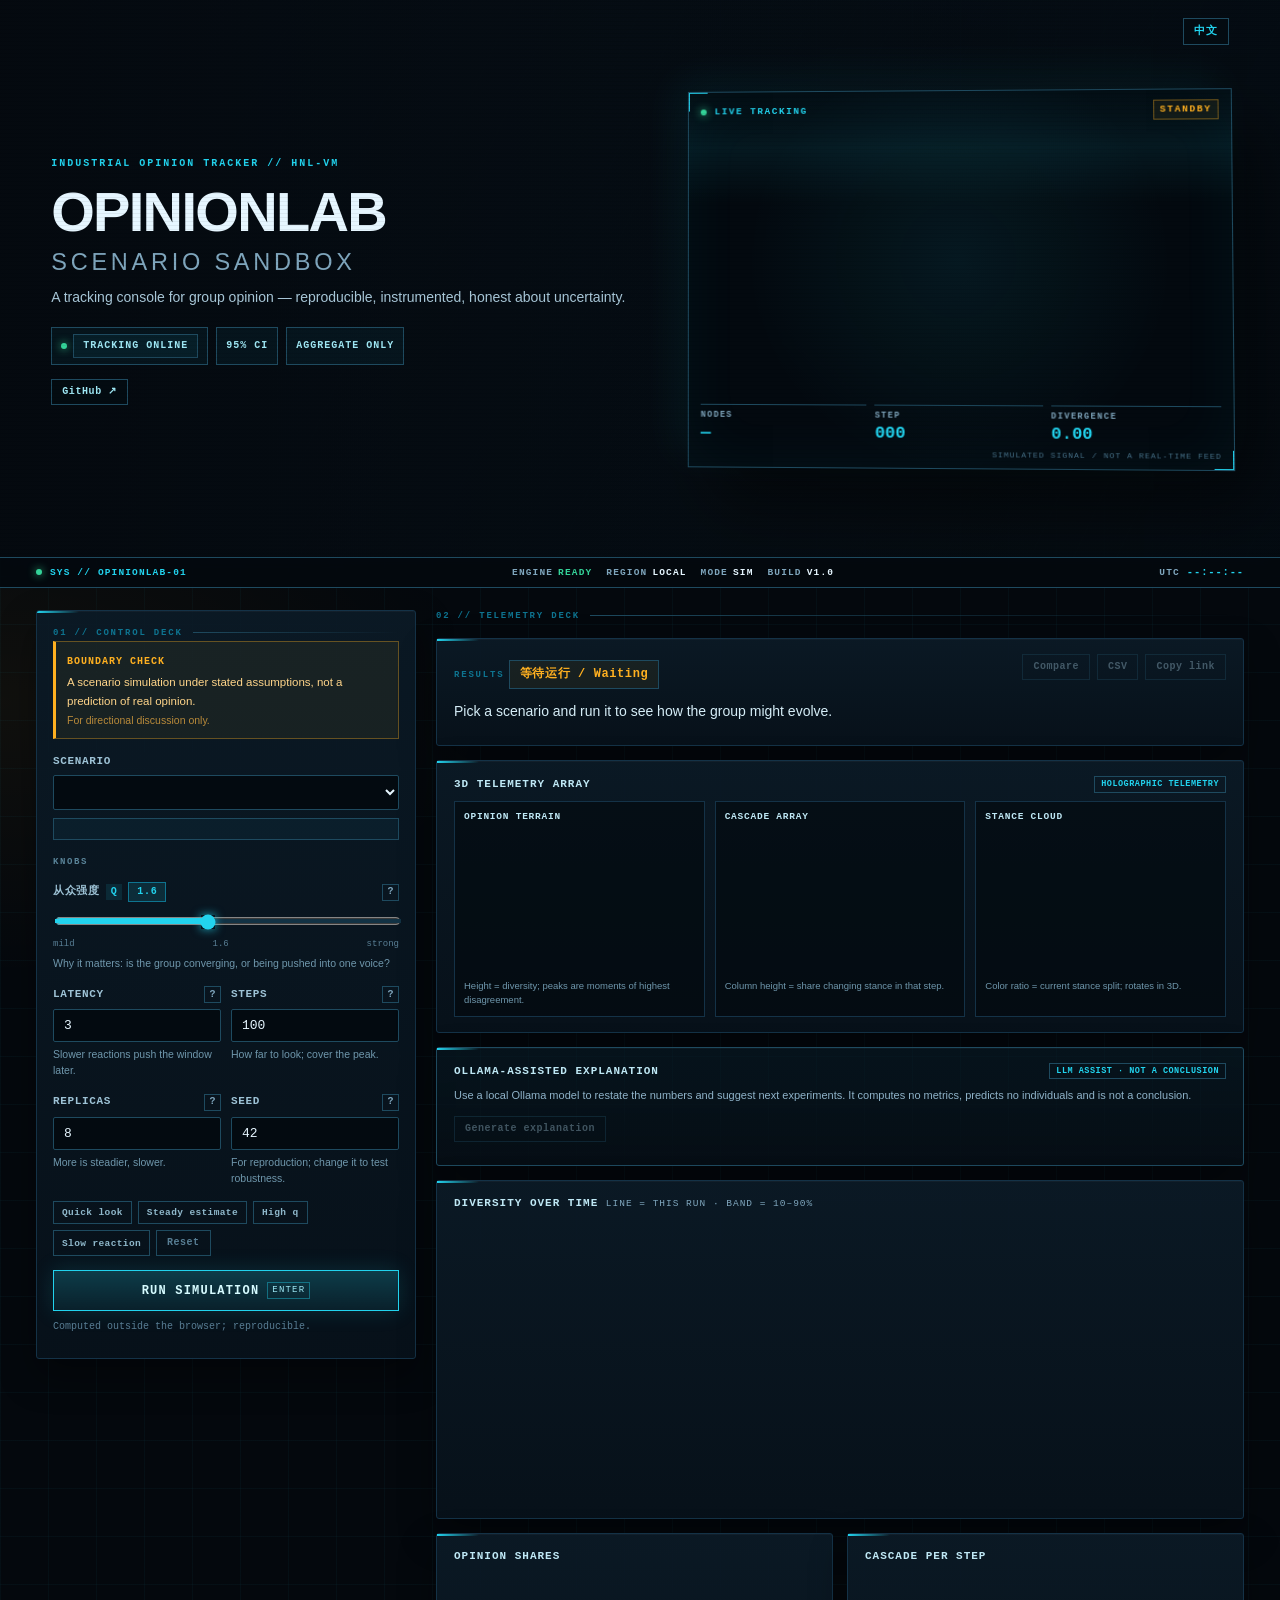
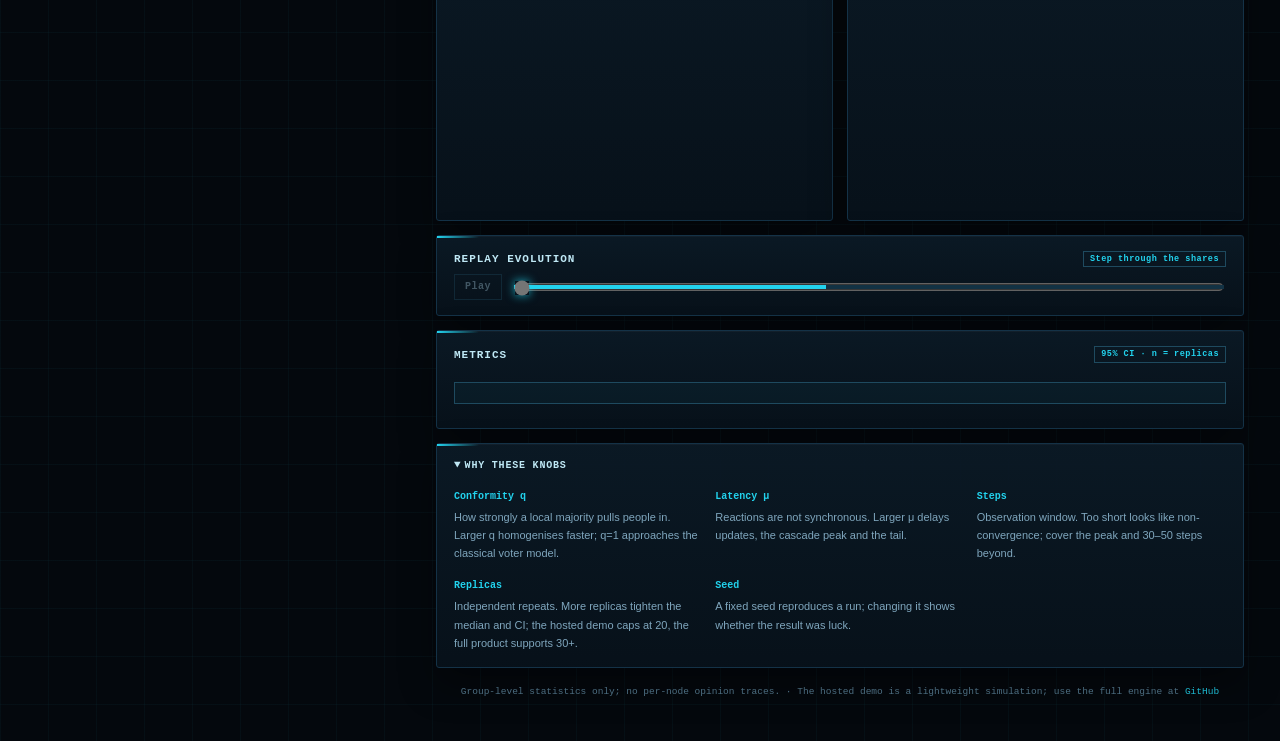
==== site/index.html @ 551912e6 "feat: add 3D telemetry terrain, bars and particle cloud Add three animated 3D fields driven by simul" ====
<!doctype html>
<html lang="zh-CN">
<head>
<meta charset="utf-8">
<meta name="viewport" content="width=device-width, initial-scale=1">
<title>OpinionLab · 在线情景推演 / Live sandbox</title>
<link rel="stylesheet" href="./style.css">
<script src="./echarts.min.js"></script>
<script defer src="./i18n.js"></script>
<script defer src="./scene.js"></script>
<script defer src="./sim.js"></script>
<script defer src="./galaxy.js"></script>
<script defer src="./field3d.js"></script>
<script defer src="./particles.js"></script>
<script defer src="./app.js"></script>
</head>
<body>
<header class="hero">
  <canvas id="galaxyScene" class="galaxy-canvas" aria-hidden="true"></canvas>
  <div class="hero-copy">
    <span class="eyebrow">INDUSTRIAL OPINION TRACKER // HNL-VM</span>
    <h1>OpinionLab <span data-i18n="heroTitle">情景推演沙盘</span></h1>
    <p class="lede" data-i18n="lede">把一群人会怎么想，变成一套可以反复试、能看到误差范围的追踪系统。</p>
    <div class="hero-badges">
      <span><i class="led"></i> <span data-i18n="badgeTracking">追踪在线</span></span>
      <span data-i18n="badgeCi">95% 置信区间</span><span data-i18n="badgeAggregate">仅群体统计</span>
    </div>
    <a class="repo-link" href="https://github.com/cxy2696/opinionlab" target="_blank" rel="noreferrer">GitHub ↗</a>
  </div>
  <button id="langToggle" class="lang-toggle" type="button" aria-label="Switch language">EN</button>
  <div class="track-panel">
    <div class="track-head">
      <span class="led"></span> <span data-i18n="trackingLabel">实时追踪</span>
      <span id="trackStatus" class="track-status" data-i18n="trackStandby">待机</span>
    </div>
    <canvas id="trackScene" aria-label="3D opinion network tracking"></canvas>
    <div class="track-scan"></div>
    <div class="track-telemetry">
      <div><span>NODES</span><b id="trackNodes">—</b></div>
      <div><span>STEP</span><b id="trackStep">000</b></div>
      <div><span>DIVERGENCE</span><b id="trackDiv">0.00</b></div>
    </div>
    <div class="track-note" data-i18n="trackNote">模拟信号 / 非真实实时数据</div>
  </div>
</header>

<div class="cockpit-bar">
  <div class="cockpit-id"><span class="led"></span> SYS // OPINIONLAB-01</div>
  <div class="cockpit-status">
    <span>ENGINE <b class="ok">READY</b></span>
    <span>REGION <b>LOCAL</b></span>
    <span>MODE <b>SIM</b></span>
    <span class="hide-sm">BUILD <b>V1.0</b></span>
  </div>
  <div class="cockpit-clock"><span>UTC</span><b id="cockpitClock">--:--:--</b></div>
</div>

<main>
  <aside class="card controls">
    <div class="deck-label">01 // CONTROL DECK</div>
    <div class="banner">
      <strong data-i18n="bannerStrong">先看边界</strong>
      <span class="banner-main" data-i18n="bannerText">本结果为给定假设下的情景推演，非对真实舆情的预测。</span>
      <span data-i18n="bannerSub">仅用于方向性讨论。</span>
    </div>

    <div class="label-row">
      <label for="template" data-i18n="scenario">场景模板</label>
    </div>
    <select id="template"></select>
    <div id="question" class="question"></div>

    <div class="section-title" data-i18n="knobs">调参</div>

    <div class="label-row">
      <label for="q">从众强度 <code>q</code> <span id="qVal" class="pill">1.6</span></label>
      <button class="help" type="button" aria-label="从众强度说明"
        data-tip="越大越容易跟随所在群体的多数；q=1 接近经典 Voter，q>2 会更快压平分歧。">?</button>
    </div>
    <input id="q" type="range" min="0.5" max="3" step="0.1" value="1.6">
    <div class="range-labels"><span data-i18n="qLow">温和</span><span>1.6</span><span data-i18n="qHigh">强从众</span></div>
    <p class="hint" data-i18n="qHint">为什么调它：判断讨论是自然收敛，还是被从众压力“压”成单一声音。</p>

    <div class="row">
      <div>
        <div class="label-row">
          <label for="mu" data-i18n="latencyLabel">平均时延</label>
          <button class="help" type="button" aria-label="latency help"
            data-tip-zh="每个人平均隔多久重新考虑一次立场。时延越长，级联拖得越久，峰值越晚。"
            data-tip-en="How often people reconsider. Longer latency drags the cascade and pushes the peak later."
            data-tip="每个人平均隔多久重新考虑一次立场。时延越长，级联拖得越久，峰值越晚。">?</button>
        </div>
        <input id="mu" type="number" min="1" max="60" step="1" value="3">
        <p class="hint" data-i18n="latencyHint">反应越慢，窗口越靠后。</p>
      </div>
      <div>
        <div class="label-row">
          <label for="steps" data-i18n="stepsLabel">观察步数</label>
          <button class="help" type="button" aria-label="steps help"
            data-tip-zh="模拟推进多少轮。太短可能还没收敛；太长只是让尾部更完整。"
            data-tip-en="How many rounds to advance. Too short can look unconverged; longer just completes the tail."
            data-tip="模拟推进多少轮。太短可能还没收敛；太长只是让尾部更完整。">?</button>
        </div>
        <input id="steps" type="number" min="20" max="200" step="10" value="100">
        <p class="hint" data-i18n="stepsHint">看多远；建议覆盖峰值后。</p>
      </div>
    </div>

    <div class="row">
      <div>
        <div class="label-row">
          <label for="repeats" data-i18n="repeatsLabel">副本数</label>
          <button class="help" type="button" aria-label="replicas help"
            data-tip-zh="同一组参数独立跑多少次。副本越多，置信区间越窄；30 以上更稳。"
            data-tip-en="How many independent runs. More replicas narrow the CI; 30+ is steadier."
            data-tip="同一组参数独立跑多少次。副本越多，置信区间越窄；30 以上更稳。">?</button>
        </div>
        <input id="repeats" type="number" min="2" max="20" step="1" value="8">
        <p class="hint" data-i18n="repeatsHint">越多越稳，但更慢。</p>
      </div>
      <div>
        <div class="label-row">
          <label for="seed" data-i18n="seedLabel">随机种子</label>
          <button class="help" type="button" aria-label="seed help"
            data-tip-zh="同参数 + 同种子可复现；换种子能看结论是否依赖运气。"
            data-tip-en="Same parameters + same seed reproduce; change the seed to see if the result was luck."
            data-tip="同参数 + 同种子可复现；换种子能看结论是否依赖运气。">?</button>
        </div>
        <input id="seed" type="number" min="0" step="1" value="42">
        <p class="hint" data-i18n="seedHint">复现用；换一个看稳健性。</p>
      </div>
    </div>

    <div class="presets">
      <button type="button" class="chip" data-preset="quick" data-i18n="quick">快速看</button>
      <button type="button" class="chip" data-preset="robust" data-i18n="robust">稳健估计</button>
      <button type="button" class="chip" data-preset="highq" data-i18n="highq">高从众</button>
      <button type="button" class="chip" data-preset="slow" data-i18n="slow">慢反应</button>
      <button type="button" class="chip ghost" id="reset" data-i18n="reset">重置</button>
    </div>

    <button id="run" class="primary">
      <span class="spinner" aria-hidden="true"></span>
      <span class="label" data-i18n="run">运行推演</span>
      <kbd>Enter</kbd>
    </button>
    <div id="status" class="status" data-i18n="statusIdle">结果在浏览器外计算，可复现。</div>
    <div id="error" class="error"></div>
  </aside>

  <section class="results">
    <div class="deck-label">02 // TELEMETRY DECK</div>
    <div id="loading" class="loading" hidden>
      <div class="loading-bar"></div><span>正在跑副本，收集 95% CI…</span>
    </div>

    <div class="card result-head">
      <div class="result-top">
        <div>
          <span class="eyebrow small" data-i18n="results">结果</span>
          <div id="verdict" class="verdict">等待运行 / Waiting</div>
        </div>
        <div class="toolbar">
          <button id="compare" class="ghost" disabled data-i18n="compare">对比上一次</button>
          <button id="csv" class="ghost" disabled data-i18n="csv">CSV</button>
          <button id="copy" class="ghost" disabled data-i18n="copy">复制链接</button>
        </div>
      </div>
      <p id="summary" class="summary" data-i18n="summaryIdle">选择场景并运行，看看这群人可能怎么走。</p>
      <div id="reading" class="reading"></div>
    </div>

    <section id="decision" class="card decision" hidden>
      <div class="section-head">
        <h3 data-i18n="decisionTitle">决策提示</h3>
        <span class="tag" data-i18n="decisionTag">模拟窗口，不是预测</span>
      </div>
      <p><strong data-i18n="decisionWhat">这项推演帮助判断：</strong><span id="decisionText"></span></p>
      <div id="timing" class="chips"></div>
      <p id="window" class="window"></p>
      <div class="next">
        <strong data-i18n="nextTitle">建议后续</strong>
        <ul id="followups"></ul>
      </div>
      <p id="caveat" class="note"></p>
    </section>

    <section id="fieldDeck" class="card field-deck">
      <div class="section-head">
        <h3 data-i18n="fieldTitle">3D 观测阵列</h3>
        <span class="tag">HOLOGRAPHIC TELEMETRY</span>
      </div>
      <div class="field-grid">
        <div class="field-card">
          <h4 data-i18n="fieldWave">观点地形</h4>
          <div class="field-wrap"><canvas id="fieldWave" aria-hidden="true"></canvas></div>
          <p data-i18n="fieldWaveDesc">高度 = 多样性；波峰是分歧最大的时刻。</p>
        </div>
        <div class="field-card">
          <h4 data-i18n="fieldBars">级联柱阵</h4>
          <div class="field-wrap"><canvas id="fieldBars" aria-hidden="true"></canvas></div>
          <p data-i18n="fieldBarsDesc">柱高 = 该步改变立场的人数比例。</p>
        </div>
        <div class="field-card">
          <h4 data-i18n="fieldCloud">立场粒子云</h4>
          <div class="field-wrap"><canvas id="fieldCloud" aria-hidden="true"></canvas></div>
          <p data-i18n="fieldCloudDesc">颜色比例 = 当前双方占比，旋转观察。</p>
        </div>
      </div>
    </section>

    <section class="card ai-card">
      <div class="section-head">
        <h3 data-i18n="aiTitle">Ollama 辅助推演</h3>
        <span class="tag">LLM ASSIST · NOT A CONCLUSION</span>
      </div>
      <p class="ai-note" data-i18n="aiNote">用本地 Ollama 把结果翻译成人话，并给出下一步推演建议。它不计算指标、不预测个人，也不是结论。</p>
      <button id="aiRun" class="ghost" disabled data-i18n="aiRun">生成辅助解读</button>
      <div id="aiStatus" class="status"></div>
      <div id="aiText" class="ai-text"></div>
    </section>

    <div class="chart-grid">
      <div class="card chart-card wide">
        <div class="section-head">
          <h3><span data-i18n="chartDiversity">多样性随时间</span> <small data-i18n="chartDiversitySub">线 = 本次运行 · 带 = 副本 10–90%</small></h3>
        </div>
        <div class="chart-wrap">
          <div id="chartDiversity" class="chart tall"></div>
          <canvas id="particlesDiversity" class="chart-particles" aria-hidden="true"></canvas>
        </div>
      </div>
      <div class="card chart-card">
        <div class="section-head"><h3 data-i18n="chartShares">观点占比</h3></div>
        <div class="chart-wrap">
          <div id="chartShares" class="chart"></div>
          <canvas id="particlesShares" class="chart-particles" aria-hidden="true"></canvas>
        </div>
      </div>
      <div class="card chart-card">
        <div class="section-head"><h3 data-i18n="chartCascade">每步改变立场的人数</h3></div>
        <div class="chart-wrap">
          <div id="chartCascade" class="chart"></div>
          <canvas id="particlesCascade" class="chart-particles" aria-hidden="true"></canvas>
        </div>
      </div>
    </div>

    <div class="card">
      <div class="section-head"><h3 data-i18n="replayTitle">回放演化</h3><span class="tag" data-i18n="replayTag">逐帧看占比变化</span></div>
      <div class="playback">
        <button id="play" class="ghost" disabled data-i18n="play">播放</button>
        <input id="scrub" type="range" min="0" max="0" value="0" disabled>
      </div>
    </div>

    <div class="card">
      <div class="section-head"><h3 data-i18n="metricsTitle">指标卡</h3><span class="tag" data-i18n="metricsTag">95% CI · n = 副本</span></div>
      <div id="metrics" class="metrics"></div>
      <div id="plainReading" class="plain-reading"></div>
      <div id="delta" class="delta"></div>
    </div>

    <details class="card guide" open>
      <summary data-i18n="guideSummary">这些参数到底在做什么？</summary>
      <div class="guide-grid">
        <div><b data-i18n="guideQ">从众强度 q</b><p data-i18n="guideQText">一个人看到群体里多数是某立场时，跟随的概率有多强。q 越大，群体越容易快速同化；q=1 时接近经典 Voter 模型。</p></div>
        <div><b data-i18n="guideLatency">时延 μ</b><p data-i18n="guideLatencyText">反应不是同步的。μ 越大，更新越慢，级联峰值更晚，也更容易出现“拖尾”。</p></div>
        <div><b data-i18n="guideSteps">步数</b><p data-i18n="guideStepsText">观察窗口。太短会误判“没收敛”；建议至少覆盖峰值后再多看 30–50 步。</p></div>
        <div><b data-i18n="guideRepeats">副本数</b><p data-i18n="guideRepeatsText">同参数独立重复。副本越多，中位数和 CI 越稳；公开演示最多 20，完整产品可到 30+。</p></div>
        <div><b data-i18n="guideSeed">随机种子</b><p data-i18n="guideSeedText">固定种子保证同参数可复现；换种子重复，能判断结论是不是“运气好”。</p></div>
      </div>
    </details>

    <footer class="fineprint">
      <span data-i18n="footer">只展示群体统计量，不展示任何单节点观点轨迹。</span>
      · <span data-i18n="footerLocal">在线版为轻量模拟，完整引擎见</span>
      <a href="https://github.com/cxy2696/opinionlab">GitHub</a>
    </footer>
  </section>
</main>
</body>
</html>
---- site/style.css ----
:root {
  color-scheme: dark;
  --bg: #04080d;
  --panel: #08131d;
  --panel-2: #0b1a26;
  --line: #143247;
  --line-2: #1e4a5f;
  --ink: #e6f6ff;
  --muted: #7fa6bd;
  --cyan: #22d3ee;
  --cyan-dim: #0e7490;
  --amber: #ffb020;
  --red: #ff5d5d;
  --good: #34d399;
  --mono: ui-monospace, SFMono-Regular, Menlo, Consolas, monospace;
  --shadow: 0 18px 50px rgba(0, 0, 0, .45);
}
* { box-sizing: border-box; }
html { scroll-behavior: smooth; }
body {
  margin: 0; color: var(--ink);
  font-family: -apple-system, BlinkMacSystemFont, "Segoe UI", "PingFang SC", sans-serif;
  background:
    radial-gradient(1100px 520px at 80% -10%, rgba(34, 211, 238, .12), transparent 60%),
    radial-gradient(900px 500px at 0% 30%, rgba(255, 176, 32, .05), transparent 55%),
    linear-gradient(rgba(34, 211, 238, .035) 1px, transparent 1px),
    linear-gradient(90deg, rgba(34, 211, 238, .035) 1px, transparent 1px),
    var(--bg);
  background-size: auto, auto, 48px 48px, 48px 48px, auto;
}
a { color: var(--cyan); text-decoration: none; }
a:hover { text-decoration: underline; }

/* Hero / 3D tracking */
.hero {
  position: relative; overflow: hidden; perspective: 1400px;
  display: grid; grid-template-columns: minmax(0, 1.05fr) minmax(380px, .95fr);
  gap: clamp(18px, 3vw, 42px); align-items: center;
  padding: clamp(24px, 4vw, 46px) clamp(18px, 4vw, 56px);
  border-bottom: 1px solid var(--line-2);
  background:
    linear-gradient(115deg, rgba(8, 19, 29, .96), rgba(4, 12, 18, .9)),
    repeating-linear-gradient(115deg, transparent 0 38px, rgba(34, 211, 238, .045) 38px 39px);
}
.hero::after {
  content: ""; position: absolute; inset: 0; pointer-events: none;
  background: repeating-linear-gradient(0deg, transparent 0 3px, rgba(0, 0, 0, .16) 3px 4px);
  opacity: .35;
}
.hero-copy { position: relative; z-index: 2; }
.eyebrow { font: 700 10px/1.4 var(--mono); letter-spacing: .2em; color: var(--cyan);
           text-transform: uppercase; }
.hero h1 { margin: 12px 0 10px; font-size: clamp(30px, 4.6vw, 56px); line-height: 1.03;
           letter-spacing: -.03em; text-transform: uppercase; }
.hero h1 span { display: block; font-size: .42em; letter-spacing: .16em; color: var(--muted);
                margin-top: 10px; font-weight: 500; }
.lede { max-width: 640px; margin: 0; color: #a9c8d9; font-size: 14px; line-height: 1.75; }
.hero-badges { display: flex; flex-wrap: wrap; gap: 8px; margin-top: 18px; }
.hero-badges span {
  display: inline-flex; align-items: center; gap: 6px;
  font: 600 10px/1 var(--mono); letter-spacing: .1em; color: #9fe8f5;
  border: 1px solid var(--line-2); padding: 6px 9px; background: rgba(34, 211, 238, .05);
}
.led { width: 6px; height: 6px; border-radius: 50%; background: var(--good);
       box-shadow: 0 0 8px var(--good); animation: blink 1.8s infinite; }
@keyframes blink { 50% { opacity: .35; } }
.lang-toggle {
  position: absolute; top: 18px; right: clamp(18px, 4vw, 56px); z-index: 5;
  background: rgba(4, 12, 18, .8); border: 1px solid var(--line-2); color: var(--cyan);
  font: 700 11px/1 var(--mono); letter-spacing: .08em; padding: 7px 10px; cursor: pointer;
}
.lang-toggle:hover { border-color: var(--cyan); background: rgba(34, 211, 238, .1); }

.track-panel {
  position: relative; z-index: 2; min-height: 300px; height: clamp(280px, 34vw, 380px);
  border: 1px solid var(--line-2); background:
    radial-gradient(circle at 50% 45%, rgba(34, 211, 238, .08), transparent 62%), #03090f;
  box-shadow: 26px 34px 70px rgba(0, 0, 0, .55), -12px -12px 40px rgba(34, 211, 238, .07),
              inset 0 0 60px rgba(34, 211, 238, .05);
  transform: rotateY(-3deg) rotateX(1.4deg);
  transform-origin: 60% 50%;
  transition: transform .5s cubic-bezier(.2, .8, .2, 1), box-shadow .5s;
  overflow: hidden;
}
.track-panel:hover { transform: rotateY(0deg) rotateX(0deg); }
.track-panel::before, .track-panel::after {
  content: ""; position: absolute; width: 18px; height: 18px; border: 2px solid var(--cyan);
  z-index: 4; pointer-events: none;
}
.track-panel::before { left: -1px; top: -1px; border-right: 0; border-bottom: 0; }
.track-panel::after { right: -1px; bottom: -1px; border-left: 0; border-top: 0; }
#trackScene { display: block; width: 100%; height: 100%; }
.track-head {
  position: absolute; top: 10px; left: 12px; right: 12px; z-index: 3;
  display: flex; align-items: center; gap: 8px;
  font: 700 9.5px/1 var(--mono); letter-spacing: .16em; color: var(--cyan);
}
.track-status { margin-left: auto; color: var(--amber); border: 1px solid rgba(255, 176, 32, .4);
                padding: 4px 6px; background: rgba(255, 176, 32, .06); }
.track-telemetry {
  position: absolute; left: 12px; right: 12px; bottom: 26px; z-index: 3;
  display: grid; grid-template-columns: repeat(3, 1fr); gap: 8px;
}
.track-telemetry div { border-top: 1px solid var(--line-2); padding-top: 6px; }
.track-telemetry span { display: block; font: 600 8.5px/1 var(--mono); letter-spacing: .16em; color: var(--muted); }
.track-telemetry b { display: block; margin-top: 5px; font: 700 17px/1 var(--mono); color: var(--cyan); }
.track-note { position: absolute; right: 12px; bottom: 9px; z-index: 3;
              font: 500 8px/1 var(--mono); letter-spacing: .12em; color: #456f86; }
.track-scan {
  position: absolute; inset: 0; z-index: 2; pointer-events: none;
  background: linear-gradient(180deg, transparent 0%, rgba(34, 211, 238, .08) 50%, transparent 100%);
  height: 30%; animation: scan 5s linear infinite;
}
@keyframes scan { from { transform: translateY(-120%); } to { transform: translateY(420%); } }
@media (max-width: 980px) {
  .hero { grid-template-columns: 1fr; }
  .track-panel { height: 300px; }
}

/* Layout */
main {
  max-width: 1440px; margin: 0 auto; padding: 22px clamp(14px, 3vw, 36px) 44px;
  display: grid; grid-template-columns: 380px minmax(0, 1fr); gap: 20px; align-items: start;
}
@media (max-width: 1040px) { main { grid-template-columns: 1fr; } .controls { position: static; max-height: none; } }
.card {
  position: relative; border: 1px solid var(--line); border-radius: 3px; padding: 16px;
  background: linear-gradient(180deg, rgba(11, 26, 38, .95), rgba(7, 17, 26, .98));
  box-shadow: 0 1px 0 rgba(255, 255, 255, .03) inset, 0 16px 36px rgba(0, 0, 0, .38);
}
.card::before {
  content: ""; position: absolute; left: 0; top: 0; width: 42px; height: 2px;
  background: linear-gradient(90deg, var(--cyan), transparent); pointer-events: none;
}
.controls { position: sticky; top: 14px; max-height: calc(100vh - 28px); overflow: auto; }
.controls::-webkit-scrollbar { width: 5px; }
.controls::-webkit-scrollbar-thumb { background: var(--line-2); }

/* Banner */
.banner {
  border: 1px solid rgba(255, 176, 32, .34); border-left: 3px solid var(--amber);
  background: rgba(255, 176, 32, .06); color: #ffd58a;
  padding: 9px 11px; font-size: 11.5px; line-height: 1.6;
}
.banner strong { color: var(--amber); font-family: var(--mono); font-size: 10px; letter-spacing: .1em; }
.banner .banner-main { display: block; color: #ffd58a; font-size: 11.5px; margin-top: 3px; }
.banner span { display: block; color: #b98a3a; font-size: 10.5px; margin-top: 2px; }
.decision strong + span { margin-left: 4px; }

/* Controls */
label { font: 600 11px/1.4 var(--mono); letter-spacing: .06em; color: #9ec3d6; text-transform: uppercase; }
.label-row { display: flex; align-items: center; justify-content: space-between; gap: 8px; margin: 15px 0 6px; }
.label-row label { display: flex; align-items: center; gap: 6px; }
label code { background: rgba(34, 211, 238, .1); color: var(--cyan); padding: 1px 5px; font-size: 10px; }
.pill { background: rgba(34, 211, 238, .12); border: 1px solid var(--cyan-dim); color: var(--cyan);
        padding: 1px 8px; font: 700 10px/1.6 var(--mono); }
select, input[type=number] {
  width: 100%; padding: 8px 10px; border: 1px solid var(--line-2); border-radius: 2px;
  background: #030a10; color: var(--ink); font-size: 13px; font-family: var(--mono);
  transition: border-color .15s, box-shadow .15s;
}
select:focus, input[type=number]:focus { outline: none; border-color: var(--cyan); box-shadow: 0 0 0 2px rgba(34, 211, 238, .15); }
input[type=range] { width: 100%; height: 22px; background: transparent; accent-color: var(--cyan); }
input[type=range]::-webkit-slider-runnable-track {
  height: 4px; background: linear-gradient(90deg, var(--cyan) 0%, var(--cyan) var(--p, 44%), #123244 var(--p, 44%));
}
input[type=range]::-webkit-slider-thumb {
  -webkit-appearance: none; width: 14px; height: 14px; margin-top: -5px;
  background: #04080d; border: 2px solid var(--cyan); box-shadow: 0 0 8px rgba(34, 211, 238, .6);
}
.range-labels { display: flex; justify-content: space-between; font: 500 9px/1.4 var(--mono); color: #587e94; margin-top: 2px; }
.hint { margin: 4px 0 0; font-size: 10.5px; line-height: 1.55; color: #6f97ac; }
.row { display: flex; gap: 10px; }
.row > div { flex: 1; min-width: 0; }
.section-title { margin: 18px 0 2px; font: 700 9px/1 var(--mono); letter-spacing: .18em;
                 text-transform: uppercase; color: #5a8499; }
.question {
  margin-top: 8px; padding: 10px 11px; border: 1px solid var(--line-2);
  background: rgba(34, 211, 238, .045); font-size: 12.5px; line-height: 1.6; color: #c7e5f2;
}
.question small { display: block; margin-top: 5px; color: var(--muted); font-size: 11px; }

.help {
  width: 17px; height: 17px; border: 1px solid var(--line-2); background: transparent;
  color: var(--muted); font: 700 10px/1 var(--mono); cursor: help; position: relative;
  display: inline-flex; align-items: center; justify-content: center; flex: none;
}
.help:hover, .help:focus { border-color: var(--cyan); color: var(--cyan); }
.help::after {
  content: attr(data-tip); position: absolute; right: 0; top: 24px; width: 230px; z-index: 20;
  background: #02070b; color: #bfe8f5; border: 1px solid var(--line-2);
  font: 400 11px/1.55 var(--mono); padding: 8px 10px; box-shadow: 0 12px 30px rgba(0, 0, 0, .6);
  opacity: 0; visibility: hidden; transform: translateY(-4px); transition: all .14s;
}
.help:hover::after, .help:focus::after { opacity: 1; visibility: visible; transform: translateY(0); }

.presets { display: flex; flex-wrap: wrap; gap: 6px; margin: 15px 0 4px; }
.chip {
  border: 1px solid var(--line-2); background: transparent; color: #8fb8cb;
  padding: 5px 8px; font: 600 9.5px/1.2 var(--mono); letter-spacing: .04em; cursor: pointer;
}
.chip:hover { border-color: var(--cyan); color: var(--cyan); background: rgba(34, 211, 238, .08); }
.chip.ghost { color: #587e94; }
button { font-family: inherit; }
button.primary {
  margin-top: 14px; width: 100%; border: 1px solid var(--cyan); padding: 11px 12px;
  background: linear-gradient(180deg, rgba(34, 211, 238, .22), rgba(34, 211, 238, .08));
  color: #d6fbff; font: 700 12px/1 var(--mono); letter-spacing: .1em; text-transform: uppercase;
  cursor: pointer; display: flex; align-items: center; justify-content: center; gap: 8px;
  box-shadow: 0 0 22px rgba(34, 211, 238, .15); transition: all .15s;
}
button.primary:hover { background: rgba(34, 211, 238, .28); box-shadow: 0 0 30px rgba(34, 211, 238, .28); }
button.primary:disabled { opacity: .6; cursor: progress; }
button.primary kbd { font: 9px/1 var(--mono); border: 1px solid rgba(34, 211, 238, .4); padding: 3px 4px; color: #9fe8f5; }
.spinner { display: none; width: 11px; height: 11px; border: 2px solid rgba(34, 211, 238, .25);
           border-top-color: var(--cyan); border-radius: 50%; animation: spin .7s linear infinite; }
.running .spinner { display: inline-block; }
@keyframes spin { to { transform: rotate(360deg); } }
button.ghost {
  background: transparent; border: 1px solid var(--line-2); color: #9ec3d6;
  padding: 6px 10px; font: 600 10px/1.2 var(--mono); letter-spacing: .05em; cursor: pointer;
}
button.ghost:hover:not(:disabled) { border-color: var(--cyan); color: var(--cyan); }
button:disabled { opacity: .38; cursor: not-allowed; }
.status { margin-top: 8px; font: 500 10px/1.5 var(--mono); color: #587e94; }
.error { margin-top: 8px; color: var(--red); font-size: 11px; white-space: pre-wrap; }

/* Results */
.results { display: flex; flex-direction: column; gap: 14px; min-width: 0; }
.results .card { padding: 15px 17px; }
.result-top { display: flex; justify-content: space-between; align-items: flex-start; gap: 12px; flex-wrap: wrap; }
.eyebrow.small { color: var(--cyan-dim); font-size: 9px; }
.verdict {
  display: inline-block; margin-top: 6px; padding: 6px 10px; border: 1px solid var(--line-2);
  background: rgba(255, 176, 32, .06); color: var(--amber);
  font: 700 12px/1.2 var(--mono); letter-spacing: .05em;
}
.verdict.good { border-color: rgba(52, 211, 153, .4); background: rgba(52, 211, 153, .08); color: var(--good); }
.toolbar { display: flex; flex-wrap: wrap; gap: 7px; }
.summary { margin: 11px 0 7px; font-size: 14px; line-height: 1.7; color: #d5edf7; }
.muted { color: var(--muted); font-size: 11.5px; }
.reading { border-left: 2px solid var(--cyan-dim); padding-left: 10px; color: #7fa6bd;
           font-size: 11px; line-height: 1.65; }

/* Decision */
.decision { border-color: var(--cyan-dim); background: linear-gradient(180deg, rgba(14, 60, 74, .3), rgba(7, 17, 26, .98)); }
.section-head { display: flex; align-items: center; justify-content: space-between; gap: 10px; margin-bottom: 7px; }
.section-head h3 { margin: 0; font: 700 11px/1.3 var(--mono); letter-spacing: .09em; text-transform: uppercase; color: #bfe8f5; }
.section-head small { color: var(--muted); font: 400 9.5px/1.3 var(--mono); }
.tag { border: 1px solid var(--line-2); color: var(--cyan); padding: 3px 6px;
       font: 600 8.5px/1 var(--mono); letter-spacing: .06em; white-space: nowrap; }
.decision p { margin: 6px 0; font-size: 12.5px; line-height: 1.65; }
.chips { display: flex; flex-wrap: wrap; gap: 6px; margin: 9px 0; }
.chip-timing { border: 1px solid var(--line-2); padding: 4px 8px; background: rgba(4, 12, 18, .6);
               font: 600 9.5px/1.2 var(--mono); color: #9ec3d6; }
.chip-timing b { color: var(--amber); }
.window { border: 1px solid var(--line-2); background: rgba(34, 211, 238, .05); padding: 8px 10px; }
.next ul { margin: 6px 0 0 16px; padding: 0; font-size: 11.5px; line-height: 1.7; color: #b9d7e4; }
.note { border-left: 2px solid var(--amber); background: rgba(255, 176, 32, .05);
        padding: 6px 9px; font-size: 10.5px; color: #b98a3a; }

/* Charts */
.chart-grid { display: grid; grid-template-columns: 1fr 1fr; gap: 14px; }
@media (max-width: 760px) { .chart-grid { grid-template-columns: 1fr; } }
.chart-card { padding: 12px 14px 6px; }
.chart-card.wide { grid-column: 1 / -1; }
.chart { width: 100%; height: 235px; }
.metric .why { margin-top: 6px; font-size: 10px; line-height: 1.5; color: #8fb3c9; }
.plain-reading { margin-top: 12px; border: 1px solid var(--line-2); background: rgba(34, 211, 238, .04);
                 padding: 10px 12px; font-size: 11.5px; line-height: 1.7; color: #c7e5f2; }
.plain-reading ul { margin: 6px 0 0 16px; padding: 0; }
.plain-reading li { margin: 2px 0; }
.plain-reading b { color: var(--cyan); }
@media (max-width: 980px) { .track-panel { transform: none; } }
.chart.tall { height: 285px; }

/* Metrics */
.metrics { display: grid; grid-template-columns: repeat(auto-fit, minmax(155px, 1fr)); gap: 9px; }
.metric { border: 1px solid var(--line); background: rgba(4, 12, 18, .55); padding: 10px 11px; }
.metric .name { font: 600 9px/1.3 var(--mono); letter-spacing: .08em; color: var(--muted); text-transform: uppercase; }
.metric .val { margin: 5px 0 3px; font: 700 23px/1 var(--mono); color: var(--cyan); letter-spacing: -.02em; }
.metric .ci { font: 500 9px/1.4 var(--mono); color: #587e94; }
.delta { margin-top: 9px; font-size: 11.5px; }
.delta.up { color: var(--good); } .delta.down { color: var(--red); } .delta.flat { color: var(--muted); }

/* Loading */
.loading {
  display: flex; align-items: center; gap: 10px; position: relative; overflow: hidden;
  border: 1px solid var(--cyan-dim); background: rgba(34, 211, 238, .06);
  padding: 9px 12px; font: 600 10px/1.4 var(--mono); color: var(--cyan);
}
.loading[hidden] { display: none !important; }
.loading-bar { position: absolute; inset: 0; width: 35%;
  background: linear-gradient(90deg, transparent, rgba(34, 211, 238, .22), transparent);
  animation: sweep 1.1s linear infinite; }
@keyframes sweep { from { transform: translateX(-100%); } to { transform: translateX(360%); } }

/* Replay */
.playback { display: flex; align-items: center; gap: 10px; }
.playback input[type=range] { flex: 1; }
.playback button { white-space: nowrap; }

/* Guide */
.guide { padding: 13px 16px; }
.guide summary { cursor: pointer; font: 700 10px/1.4 var(--mono); letter-spacing: .08em;
                 text-transform: uppercase; color: #bfe8f5; }
.guide-grid { display: grid; grid-template-columns: repeat(auto-fit, minmax(210px, 1fr)); gap: 12px; margin-top: 12px; }
.guide-grid b { font: 700 10px/1.4 var(--mono); color: var(--cyan); }
.guide-grid p { margin: 4px 0 0; font-size: 11px; line-height: 1.65; color: var(--muted); }
.fineprint { padding: 2px 4px 0; text-align: center; color: #587e94; font: 500 9.5px/1.6 var(--mono); }
.hidden { display: none !important; }

/* Cockpit shell */
body { overflow-x: hidden; }
.cockpit-bar {
  position: sticky; top: 0; z-index: 40;
  display: grid; grid-template-columns: auto 1fr auto; align-items: center; gap: 14px;
  padding: 8px clamp(14px, 3vw, 36px);
  border-bottom: 1px solid var(--line-2);
  background: rgba(4, 9, 14, .94);
  backdrop-filter: blur(10px);
  font: 600 9.5px/1.2 var(--mono); letter-spacing: .12em; color: #7fa6bd;
  text-transform: uppercase;
}
.cockpit-id { display: flex; align-items: center; gap: 8px; color: var(--cyan); }
.cockpit-status { display: flex; flex-wrap: wrap; gap: 14px; justify-content: center; }
.cockpit-status span { display: inline-flex; gap: 5px; align-items: center; }
.cockpit-status b { color: var(--ink); font-weight: 700; }
.cockpit-status b.ok { color: var(--good); }
.cockpit-clock { display: flex; align-items: center; gap: 7px; color: var(--muted); }
.cockpit-clock b { color: var(--cyan); font-size: 10.5px; letter-spacing: .08em; }
.deck-label {
  display: flex; align-items: center; gap: 10px; margin: 0 0 2px;
  font: 700 9px/1.4 var(--mono); letter-spacing: .2em; color: var(--cyan-dim);
  text-transform: uppercase;
}
.deck-label::after { content: ""; flex: 1; height: 1px; background: linear-gradient(90deg, var(--line-2), transparent); }
.chart-wrap { position: relative; }
.chart-particles { position: absolute; inset: 0; width: 100%; height: 100%; pointer-events: none; z-index: 2; }

/* Terminal adaptations */
@media (max-width: 1200px) {
  main { grid-template-columns: 340px minmax(0, 1fr); gap: 16px; }
  .chart { height: 220px; }
  .chart.tall { height: 265px; }
}
@media (max-width: 1040px) {
  main { grid-template-columns: 1fr; }
  .hero { grid-template-columns: 1fr; }
  .track-panel { height: 270px; transform: none; }
  .controls { position: static; max-height: none; }
  .chart-grid { grid-template-columns: 1fr; }
  .chart-card.wide { grid-column: auto; }
  .chart, .chart.tall { height: 240px; }
}
@media (max-width: 760px) {
  .cockpit-status { gap: 8px; font-size: 8.5px; }
  .cockpit-status .hide-sm { display: none; }
  .hero { padding: 22px 16px; }
  .hero h1 { font-size: clamp(27px, 8vw, 38px); }
  .lede { font-size: 13px; }
  main { padding: 14px 12px 30px; }
  .results .card, .card { padding: 13px; }
  .metrics { grid-template-columns: 1fr 1fr; }
  .metric .val { font-size: 20px; }
  .toolbar { gap: 6px; }
  .toolbar button { flex: 1 1 auto; }
  .chart, .chart.tall { height: 215px; }
  .track-panel { height: 230px; }
  .track-telemetry b { font-size: 14px; }
  .cockpit-bar { grid-template-columns: 1fr auto; gap: 8px; }
  .cockpit-status { display: none; }
}
@media (max-width: 520px) {
  .hero-badges span { font-size: 9px; padding: 5px 7px; }
  .lang-toggle { top: 12px; right: 12px; }
  .row { flex-direction: column; gap: 0; }
  .section-title { margin-top: 14px; }
  .metrics { grid-template-columns: 1fr; }
  .chart, .chart.tall { height: 195px; }
  .decision p, .summary { font-size: 12.5px; }
  .deck-label { font-size: 8px; }
  .playback { flex-wrap: wrap; }
  .playback input[type=range] { flex-basis: 100%; }
}

/* Galaxy hero */
.hero { min-height: clamp(500px, 62vh, 720px); }
.galaxy-canvas { position: absolute; inset: 0; width: 100%; height: 100%; z-index: 1; }
.hero::before {
  content: ""; position: absolute; inset: 0; z-index: 2; pointer-events: none;
  background: linear-gradient(90deg, rgba(4,8,13,.86) 0%, rgba(4,8,13,.42) 48%, rgba(4,8,13,.18) 100%);
}
.hero::after { z-index: 4; }
.hero-copy, .track-panel { z-index: 3; }
.lang-toggle { z-index: 6; }

/* AI assist */
.ai-card { border-color: var(--line-2); background: linear-gradient(180deg, rgba(8, 30, 42, .55), rgba(6, 14, 21, .95)); }
.ai-note { margin: 6px 0 10px; font-size: 11px; line-height: 1.65; color: #8fb3c9; }
.ai-text { margin-top: 10px; white-space: pre-wrap; font-size: 12.5px; line-height: 1.75; color: #d5edf7;
           border-left: 2px solid var(--amber); padding-left: 10px; }
.ai-text:empty { display: none; }
#aiRun { margin-top: 2px; }

/* 3D telemetry fields */
.field-deck { padding: 14px 16px 16px; }
.field-grid { display: grid; grid-template-columns: repeat(3, 1fr); gap: 10px; margin-top: 8px; }
.field-card { border: 1px solid var(--line); background: rgba(3, 9, 14, .62); padding: 8px 9px; }
.field-card h4 { margin: 0 0 2px; font: 700 9.5px/1.4 var(--mono); letter-spacing: .08em; color: #bfe8f5; text-transform: uppercase; }
.field-card p { margin: 4px 0 0; font-size: 9.5px; line-height: 1.5; color: #6f97ac; }
.field-wrap { position: relative; width: 100%; height: 150px; }
.field-wrap canvas { position: absolute; inset: 0; width: 100%; height: 100%; }
@media (max-width: 900px) { .field-grid { grid-template-columns: 1fr 1fr; } .field-card:last-child { grid-column: 1 / -1; } }
@media (max-width: 560px) { .field-grid { grid-template-columns: 1fr; } .field-card:last-child { grid-column: auto; } .field-wrap { height: 140px; } }

/* Static site */
.repo-link { display: inline-block; margin-top: 14px; color: #9fe8f5;
             font: 600 10px/1 var(--mono); letter-spacing: .06em;
             border: 1px solid var(--line-2); padding: 7px 10px; background: rgba(4,12,18,.7); }
.repo-link:hover { border-color: var(--cyan); text-decoration: none; }
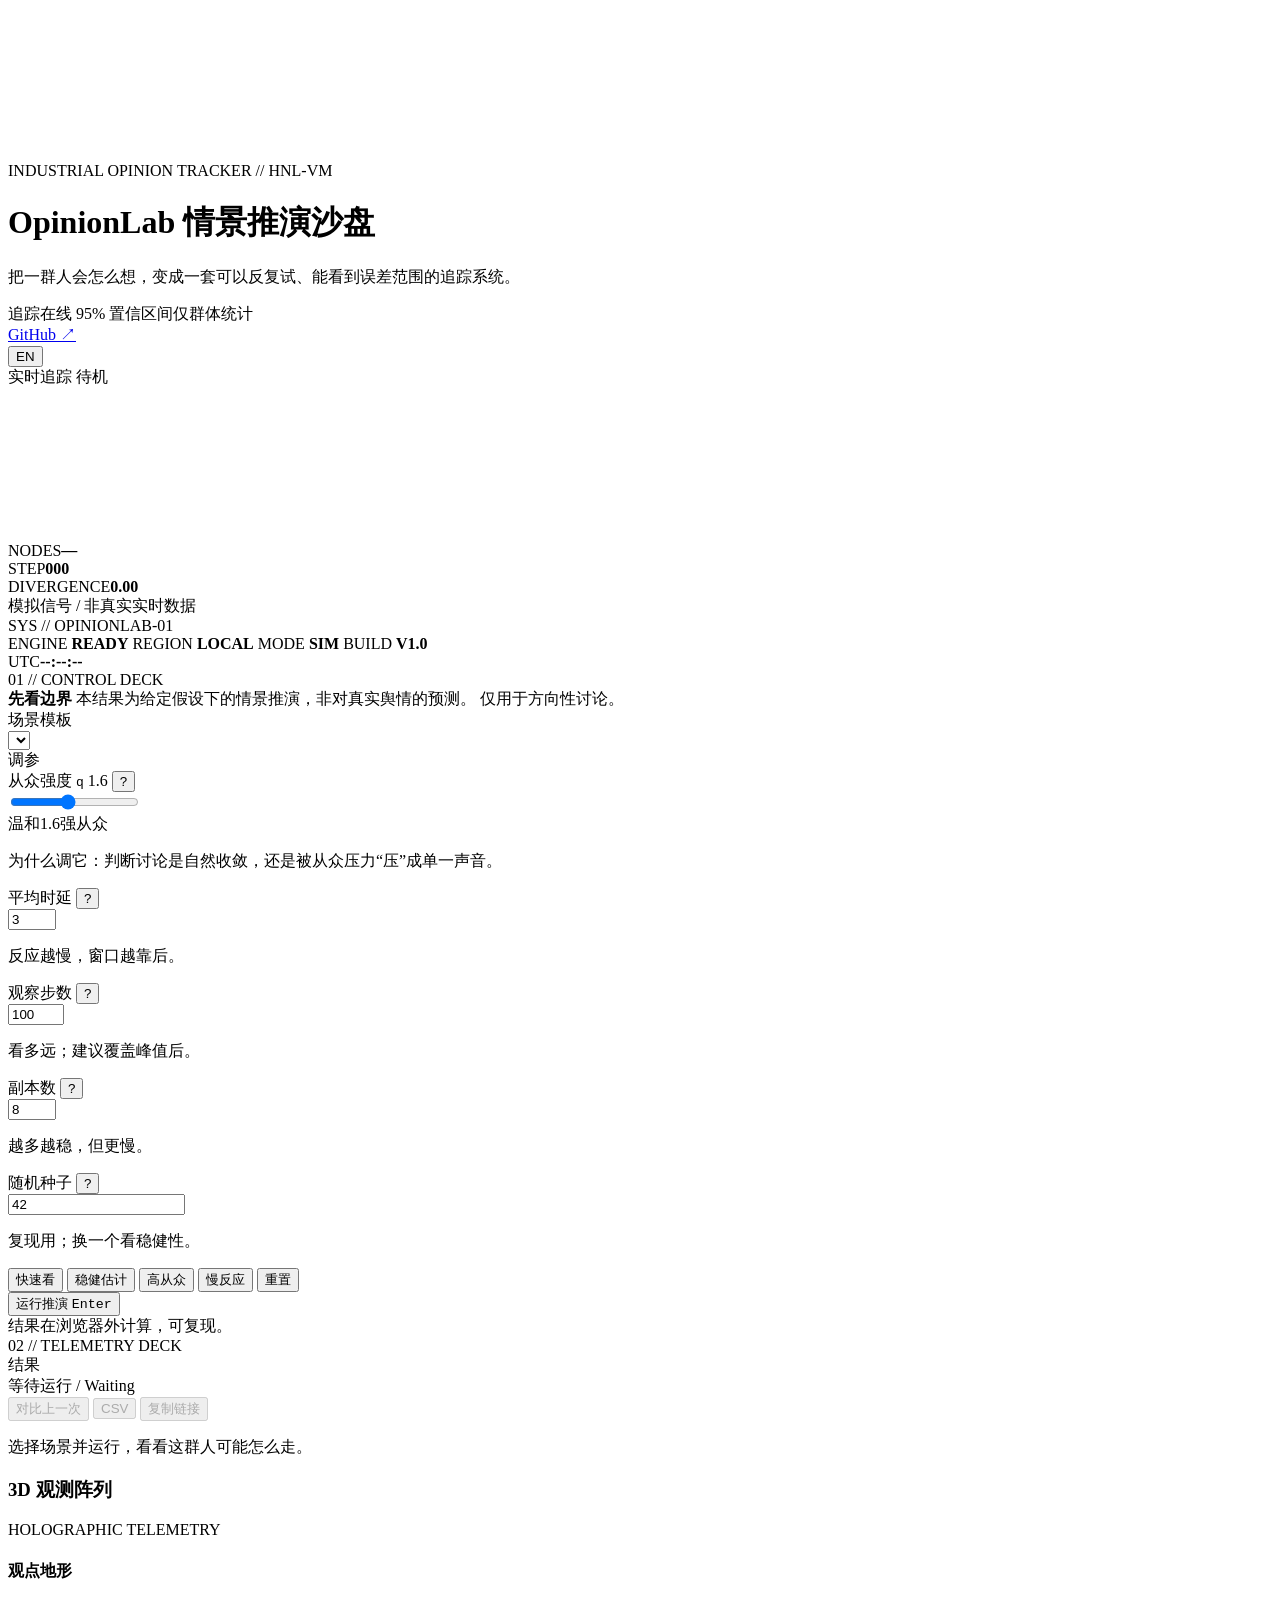
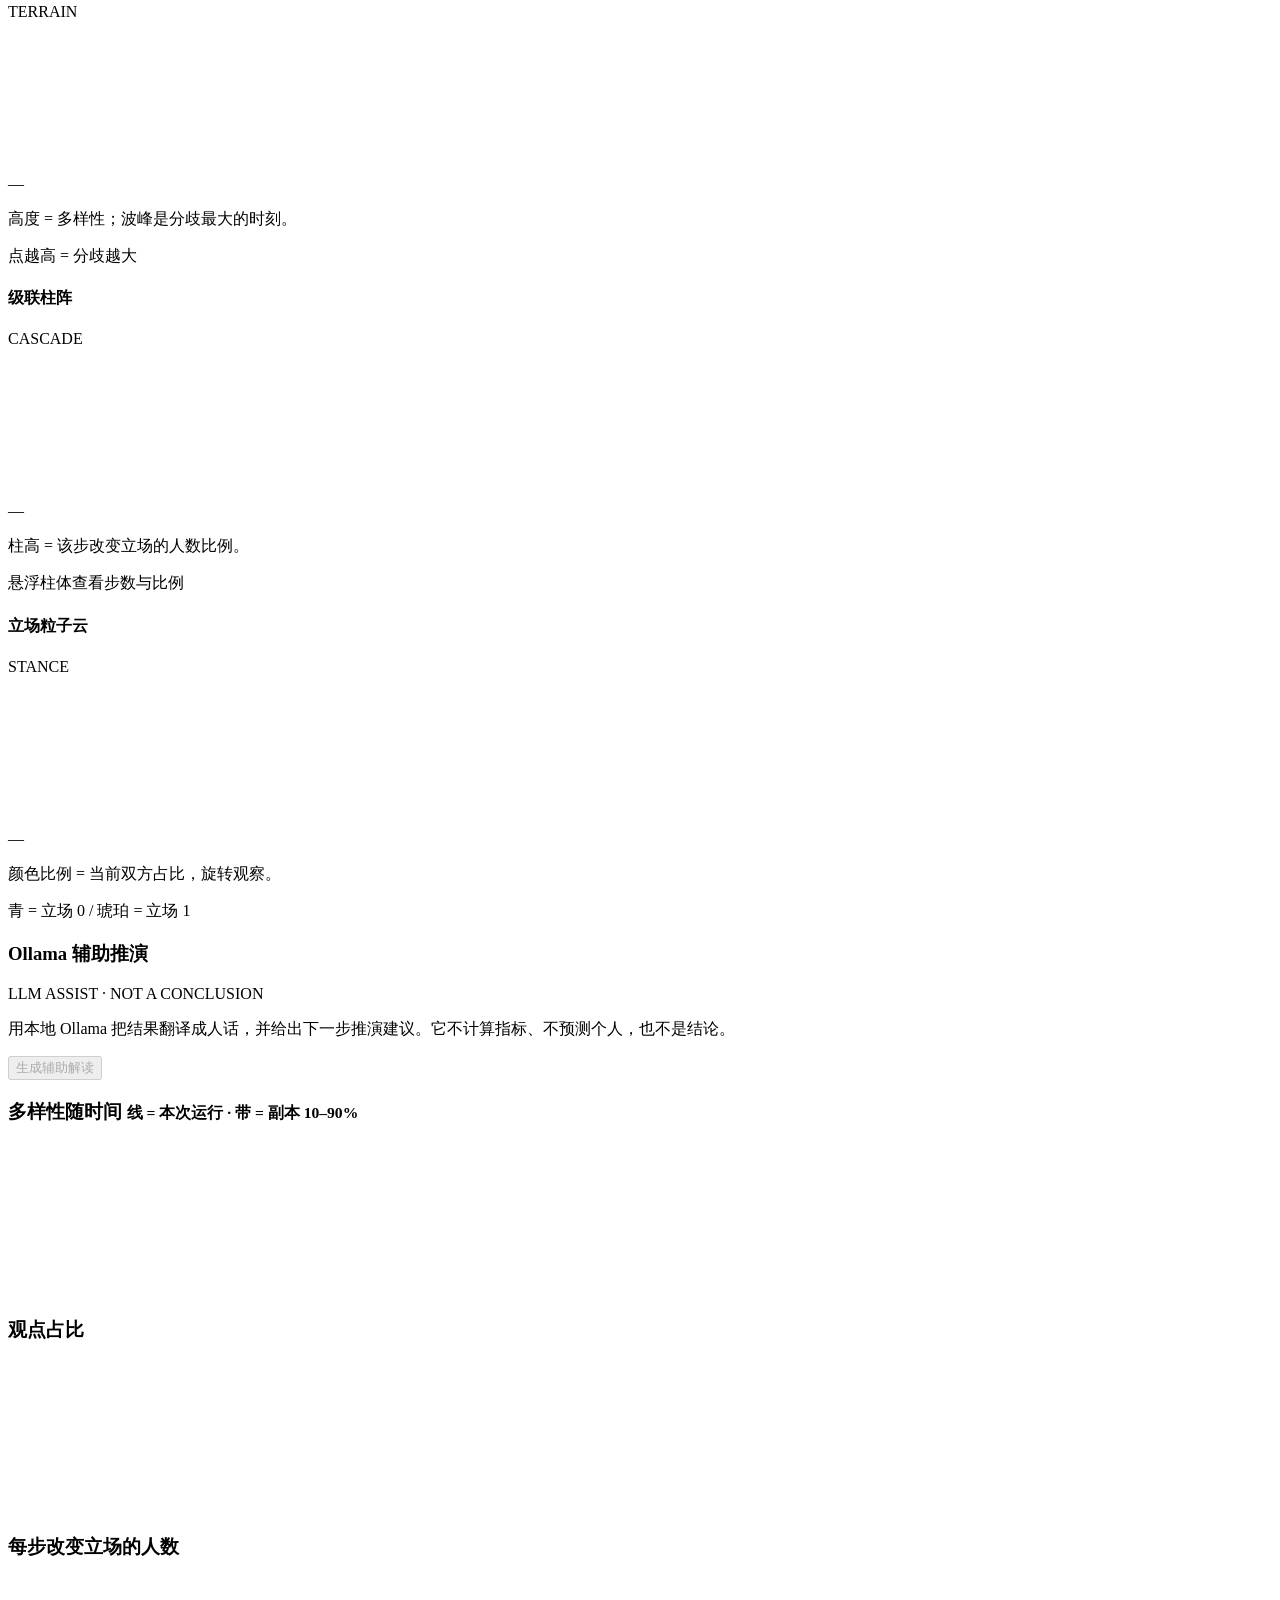
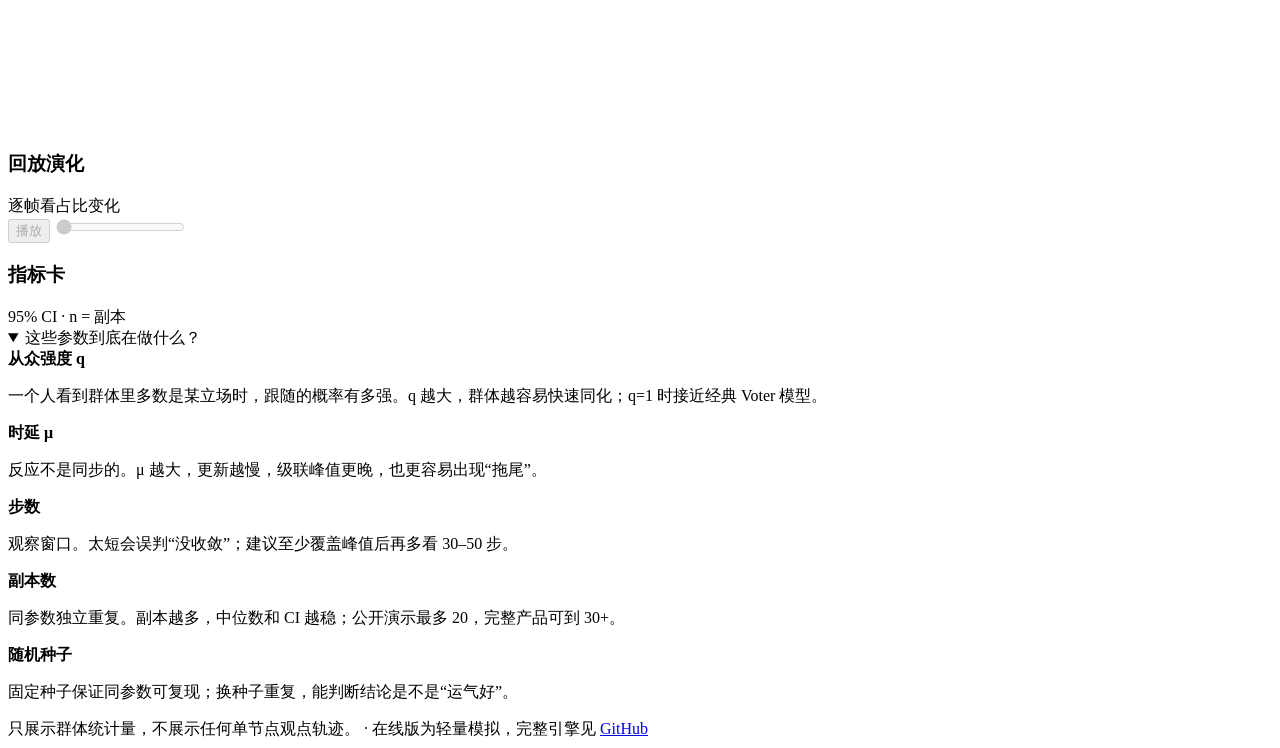
==== commit fca38884: "feat: make the 3D telemetry array readable Add per-panel peak/current readouts, legends, badges and " ====
--- a/site/index.html
+++ b/site/index.html
@@ -192,19 +192,25 @@
       </div>
       <div class="field-grid">
         <div class="field-card">
-          <h4 data-i18n="fieldWave">观点地形</h4>
+          <div class="field-head"><h4 data-i18n="fieldWave">观点地形</h4><span class="field-badge">TERRAIN</span></div>
           <div class="field-wrap"><canvas id="fieldWave" aria-hidden="true"></canvas></div>
+          <div id="fieldWaveStat" class="field-stats">—</div>
           <p data-i18n="fieldWaveDesc">高度 = 多样性；波峰是分歧最大的时刻。</p>
+          <div class="field-legend" data-i18n="fieldWaveLegend">点越高 = 分歧越大</div>
         </div>
         <div class="field-card">
-          <h4 data-i18n="fieldBars">级联柱阵</h4>
+          <div class="field-head"><h4 data-i18n="fieldBars">级联柱阵</h4><span class="field-badge">CASCADE</span></div>
           <div class="field-wrap"><canvas id="fieldBars" aria-hidden="true"></canvas></div>
+          <div id="fieldBarsStat" class="field-stats">—</div>
           <p data-i18n="fieldBarsDesc">柱高 = 该步改变立场的人数比例。</p>
+          <div class="field-legend" data-i18n="fieldBarsLegend">悬浮柱体查看步数与比例</div>
         </div>
         <div class="field-card">
-          <h4 data-i18n="fieldCloud">立场粒子云</h4>
+          <div class="field-head"><h4 data-i18n="fieldCloud">立场粒子云</h4><span class="field-badge">STANCE</span></div>
           <div class="field-wrap"><canvas id="fieldCloud" aria-hidden="true"></canvas></div>
+          <div id="fieldCloudStat" class="field-stats">—</div>
           <p data-i18n="fieldCloudDesc">颜色比例 = 当前双方占比，旋转观察。</p>
+          <div class="field-legend" data-i18n="fieldCloudLegend">青 = 立场 0 / 琥珀 = 立场 1</div>
         </div>
       </div>
     </section>
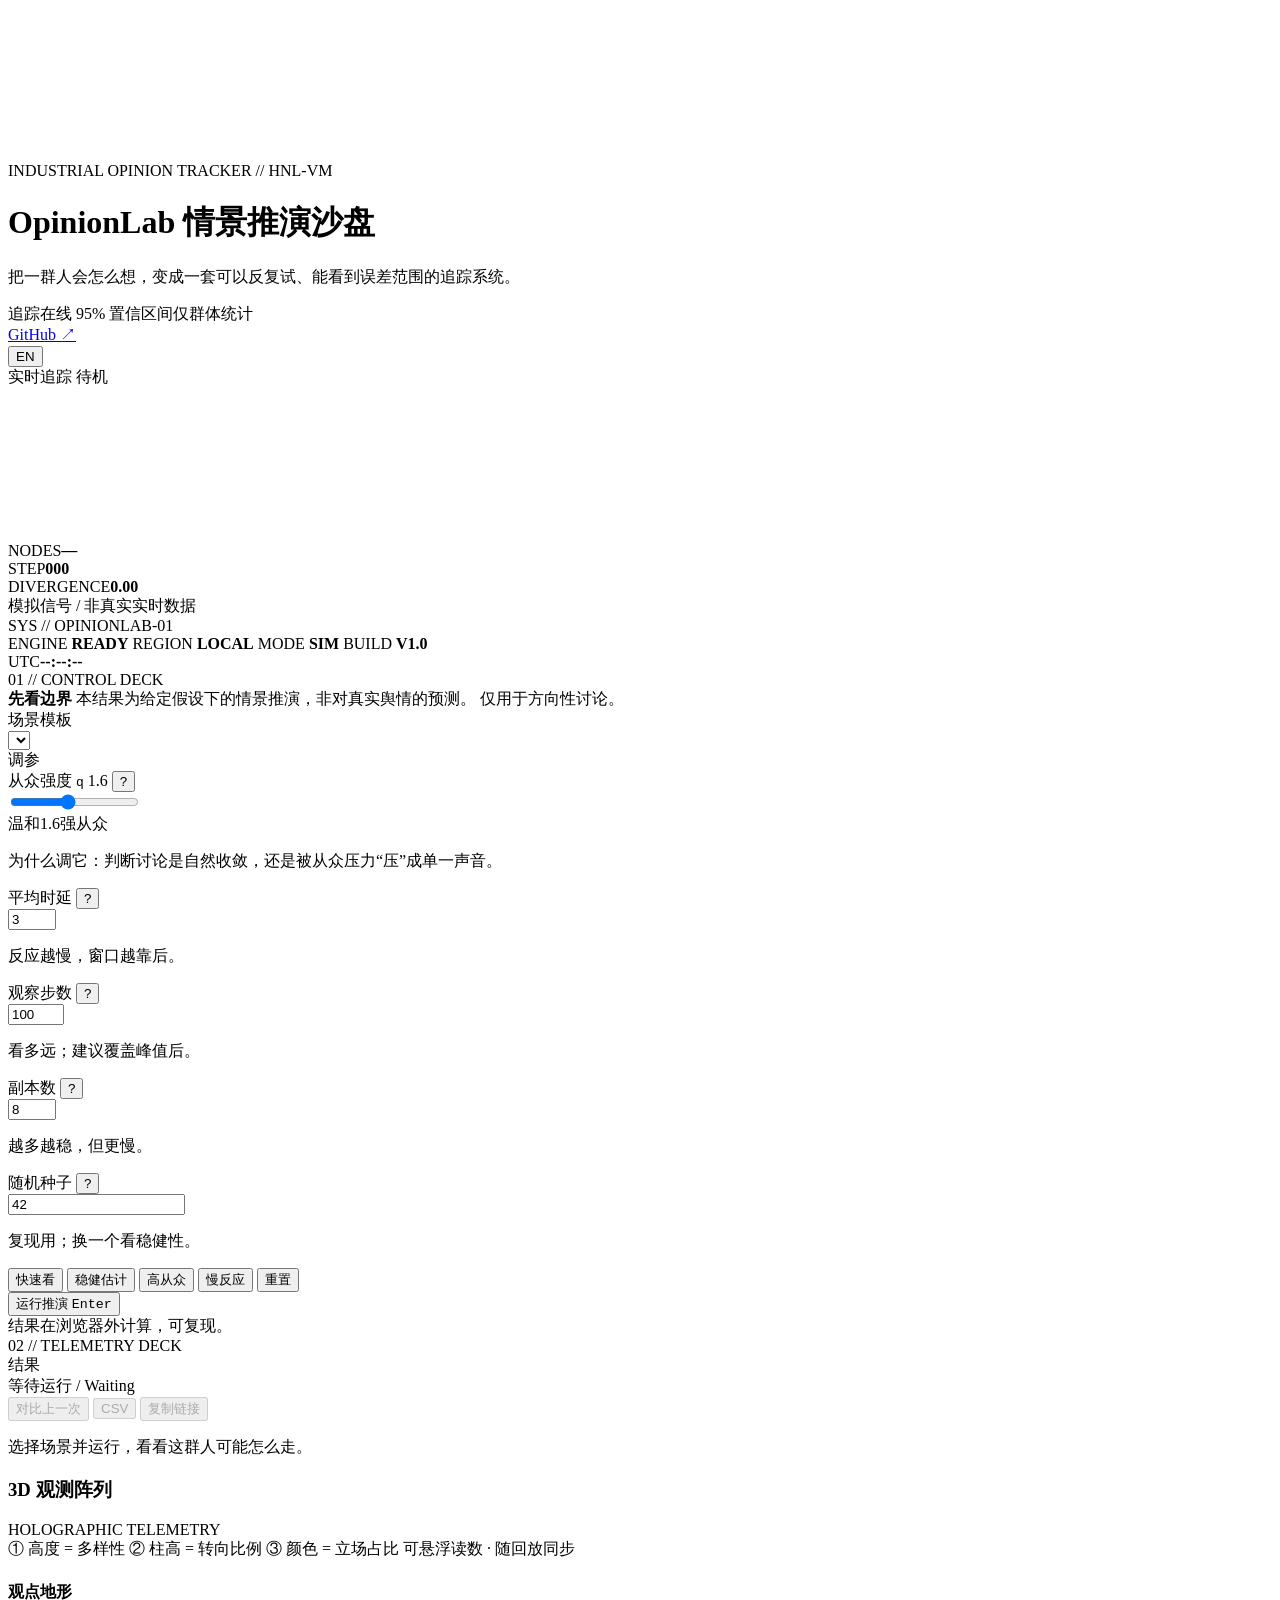
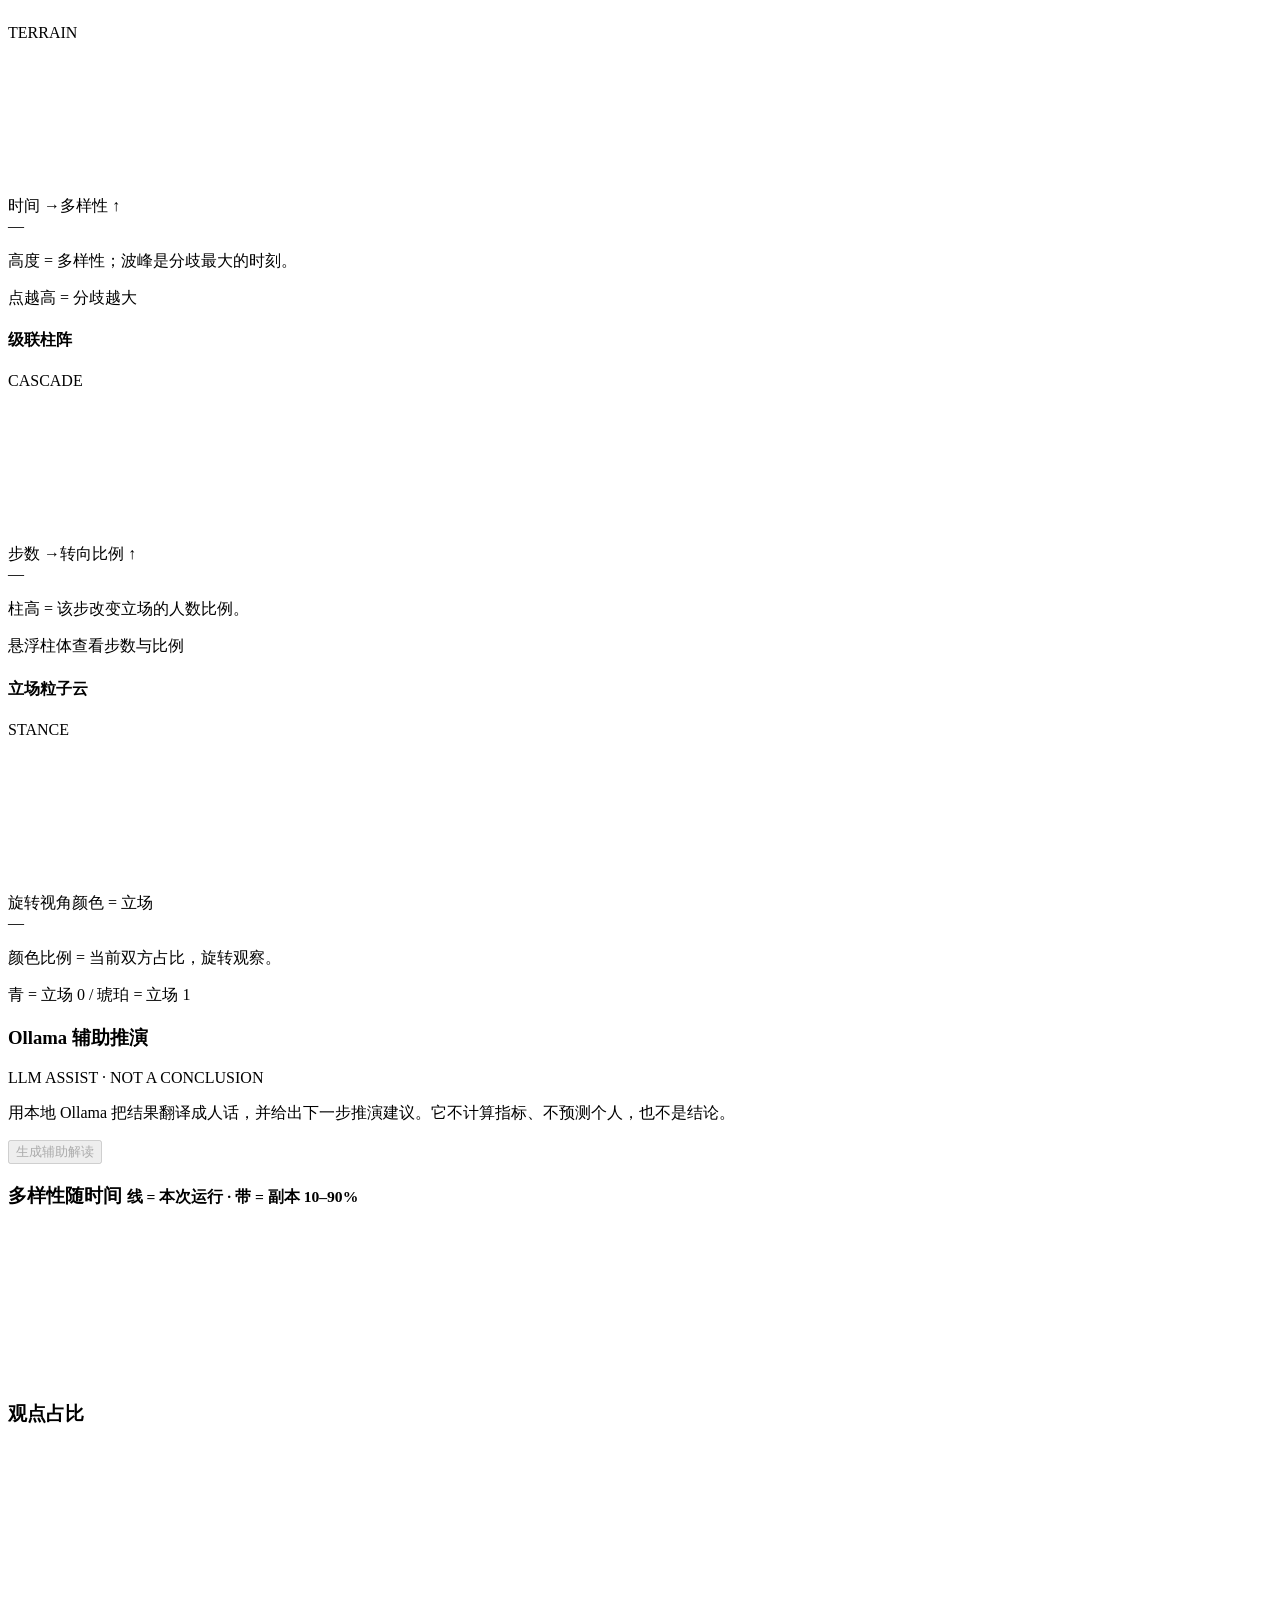
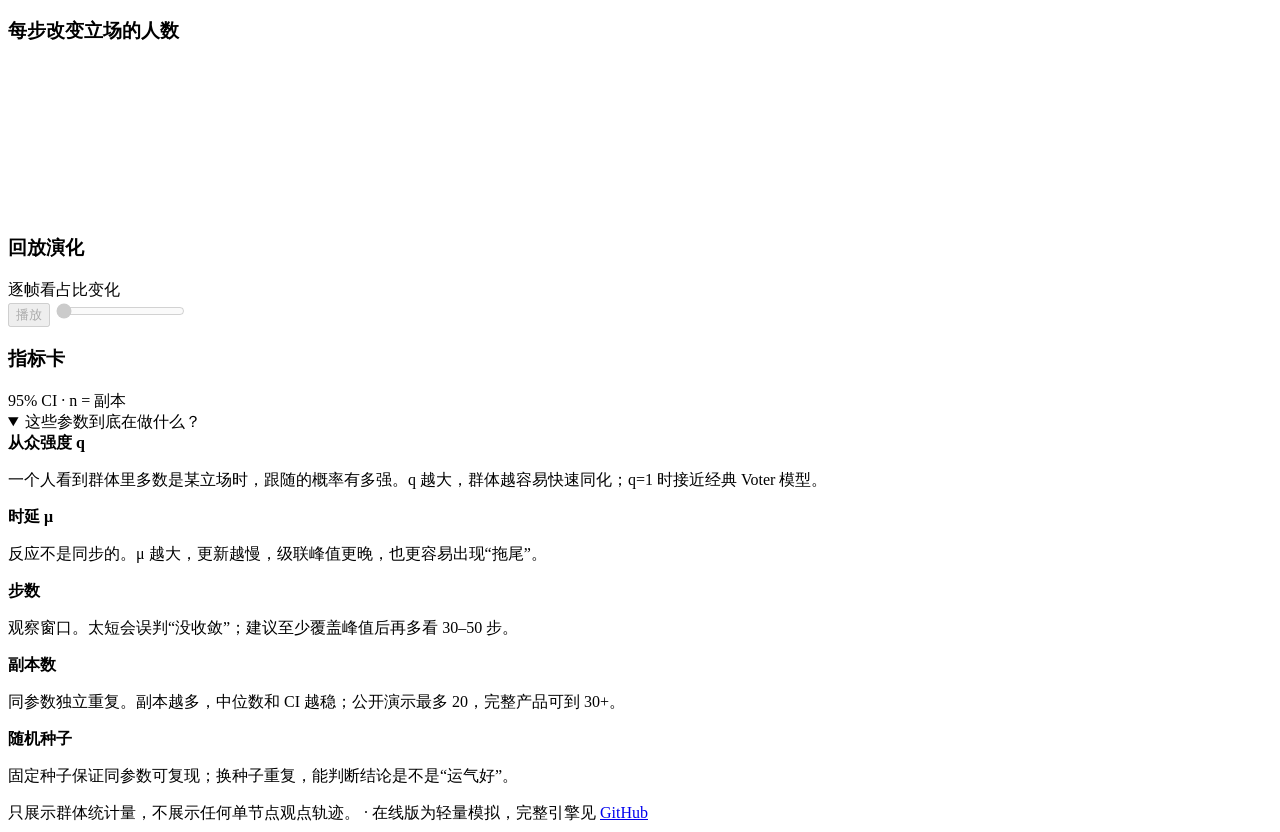
==== commit 12acfcfb: "docs: make the 3D layer and guides easier to read Give the terrain the full width, add numbered read" ====
--- a/site/index.html
+++ b/site/index.html
@@ -190,10 +190,17 @@
         <h3 data-i18n="fieldTitle">3D 观测阵列</h3>
         <span class="tag">HOLOGRAPHIC TELEMETRY</span>
       </div>
+      <div class="field-guide">
+        <span data-i18n="fieldGuide1">① 高度 = 多样性</span>
+        <span data-i18n="fieldGuide2">② 柱高 = 转向比例</span>
+        <span data-i18n="fieldGuide3">③ 颜色 = 立场占比</span>
+        <span data-i18n="fieldGuide4">可悬浮读数 · 随回放同步</span>
+      </div>
       <div class="field-grid">
         <div class="field-card">
           <div class="field-head"><h4 data-i18n="fieldWave">观点地形</h4><span class="field-badge">TERRAIN</span></div>
           <div class="field-wrap"><canvas id="fieldWave" aria-hidden="true"></canvas></div>
+          <div class="field-axis"><span data-i18n="fieldAxisTime">时间 →</span><span data-i18n="fieldAxisDiversity">多样性 ↑</span></div>
           <div id="fieldWaveStat" class="field-stats">—</div>
           <p data-i18n="fieldWaveDesc">高度 = 多样性；波峰是分歧最大的时刻。</p>
           <div class="field-legend" data-i18n="fieldWaveLegend">点越高 = 分歧越大</div>
@@ -201,6 +208,7 @@
         <div class="field-card">
           <div class="field-head"><h4 data-i18n="fieldBars">级联柱阵</h4><span class="field-badge">CASCADE</span></div>
           <div class="field-wrap"><canvas id="fieldBars" aria-hidden="true"></canvas></div>
+          <div class="field-axis"><span data-i18n="fieldAxisStep">步数 →</span><span data-i18n="fieldAxisShare">转向比例 ↑</span></div>
           <div id="fieldBarsStat" class="field-stats">—</div>
           <p data-i18n="fieldBarsDesc">柱高 = 该步改变立场的人数比例。</p>
           <div class="field-legend" data-i18n="fieldBarsLegend">悬浮柱体查看步数与比例</div>
@@ -208,6 +216,7 @@
         <div class="field-card">
           <div class="field-head"><h4 data-i18n="fieldCloud">立场粒子云</h4><span class="field-badge">STANCE</span></div>
           <div class="field-wrap"><canvas id="fieldCloud" aria-hidden="true"></canvas></div>
+          <div class="field-axis"><span data-i18n="fieldAxisOrbit">旋转视角</span><span data-i18n="fieldAxisStance">颜色 = 立场</span></div>
           <div id="fieldCloudStat" class="field-stats">—</div>
           <p data-i18n="fieldCloudDesc">颜色比例 = 当前双方占比，旋转观察。</p>
           <div class="field-legend" data-i18n="fieldCloudLegend">青 = 立场 0 / 琥珀 = 立场 1</div>
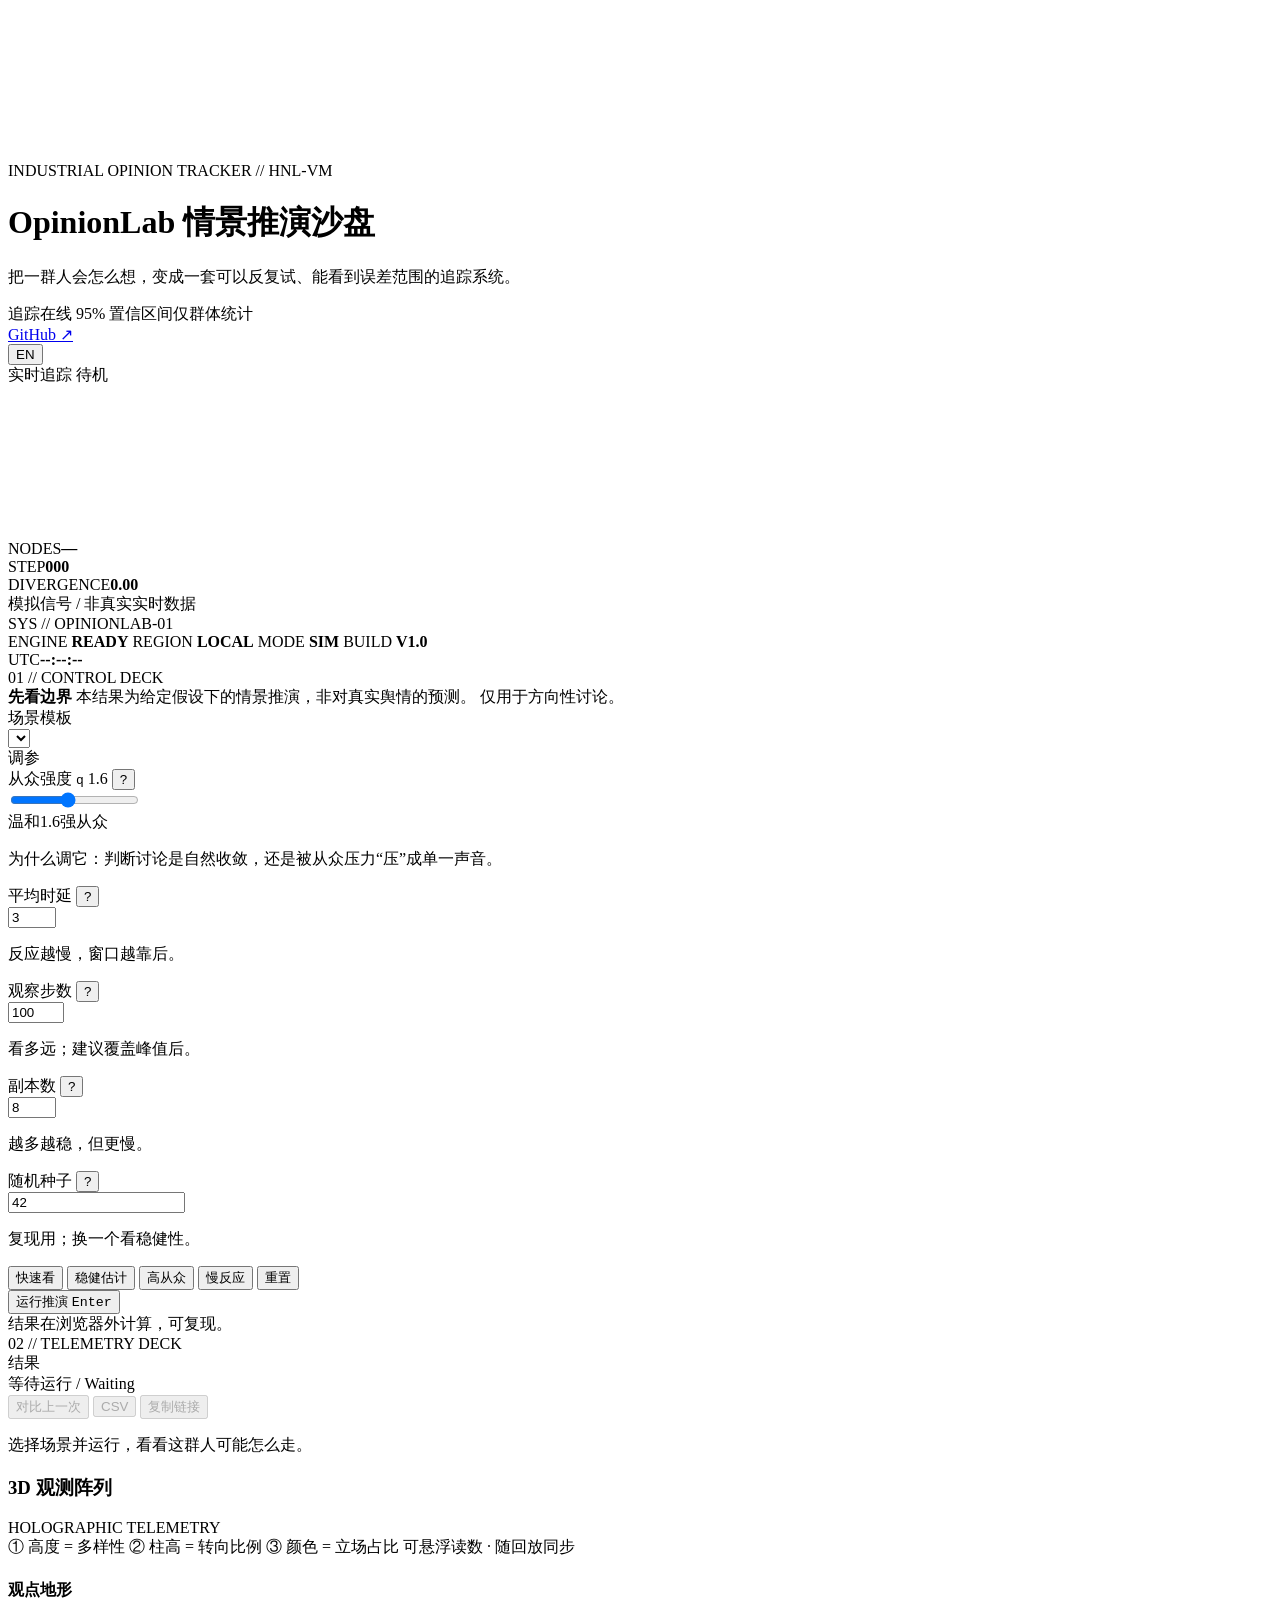
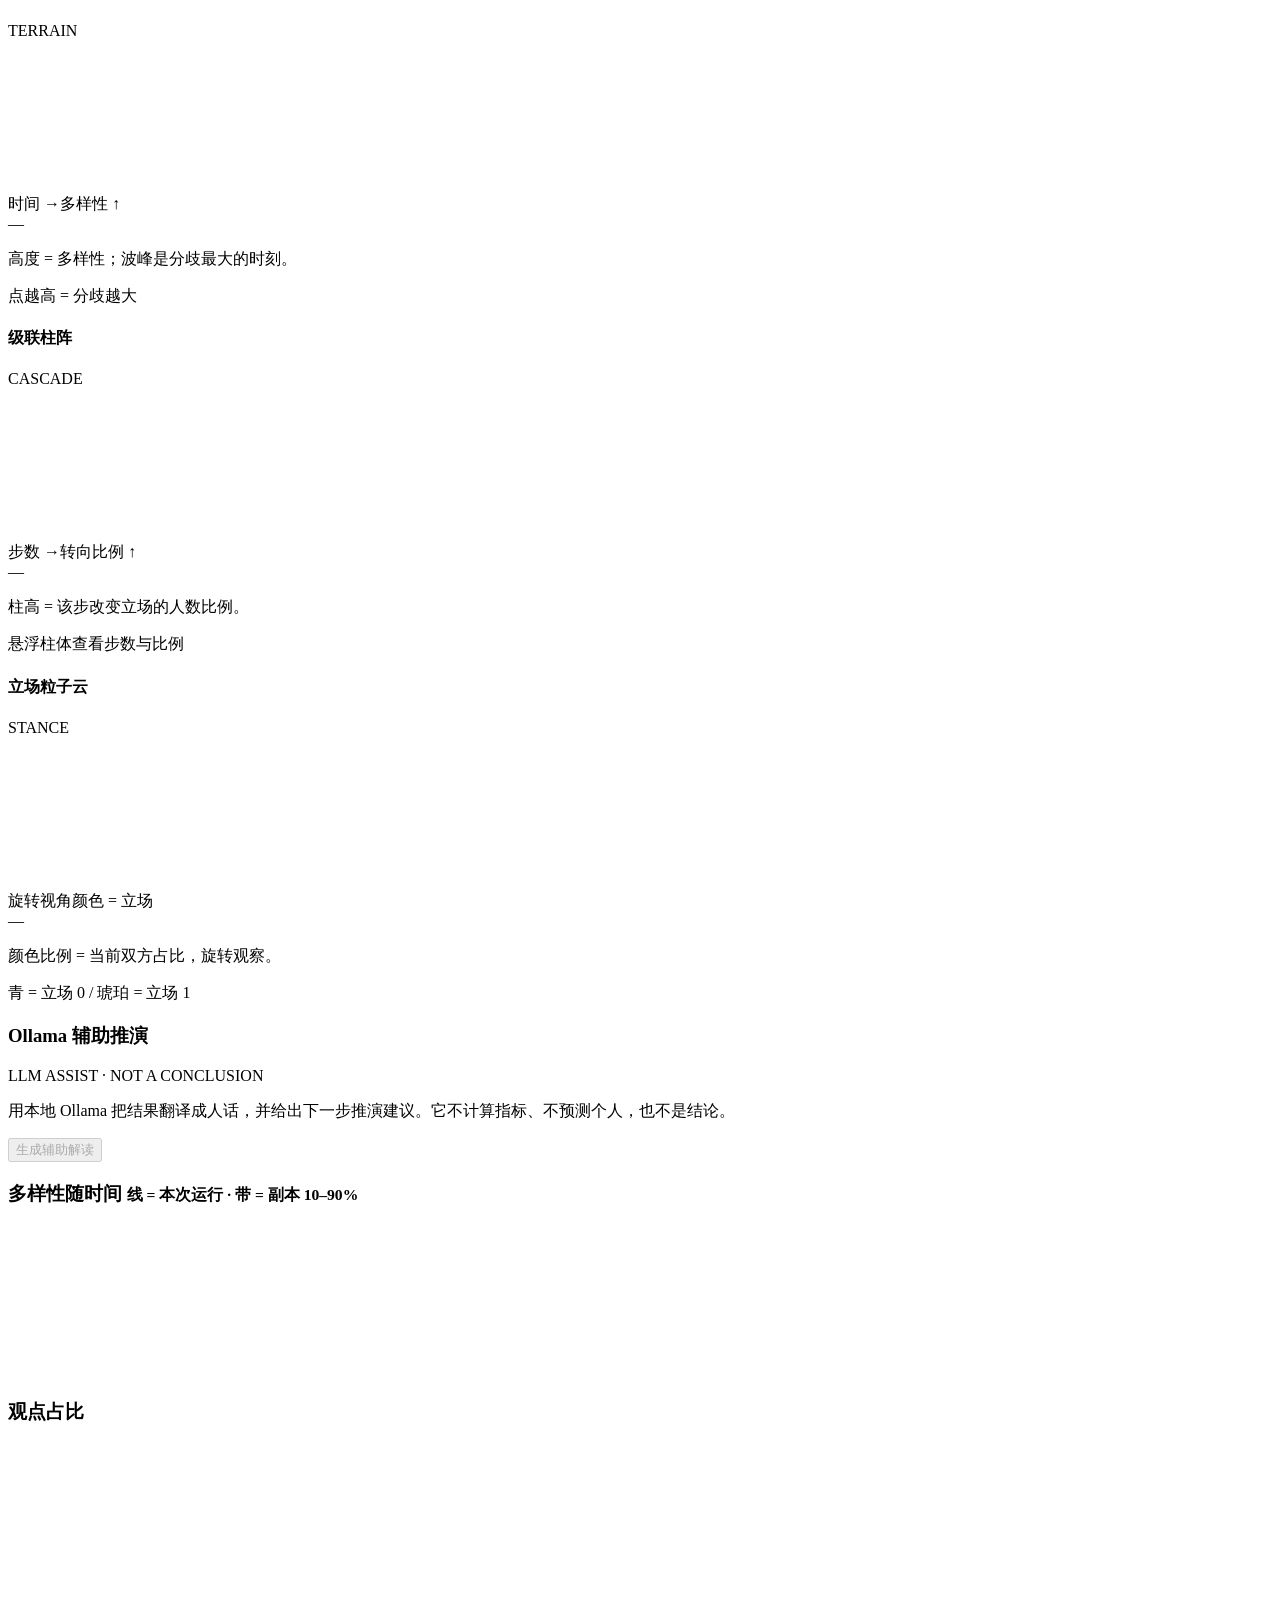
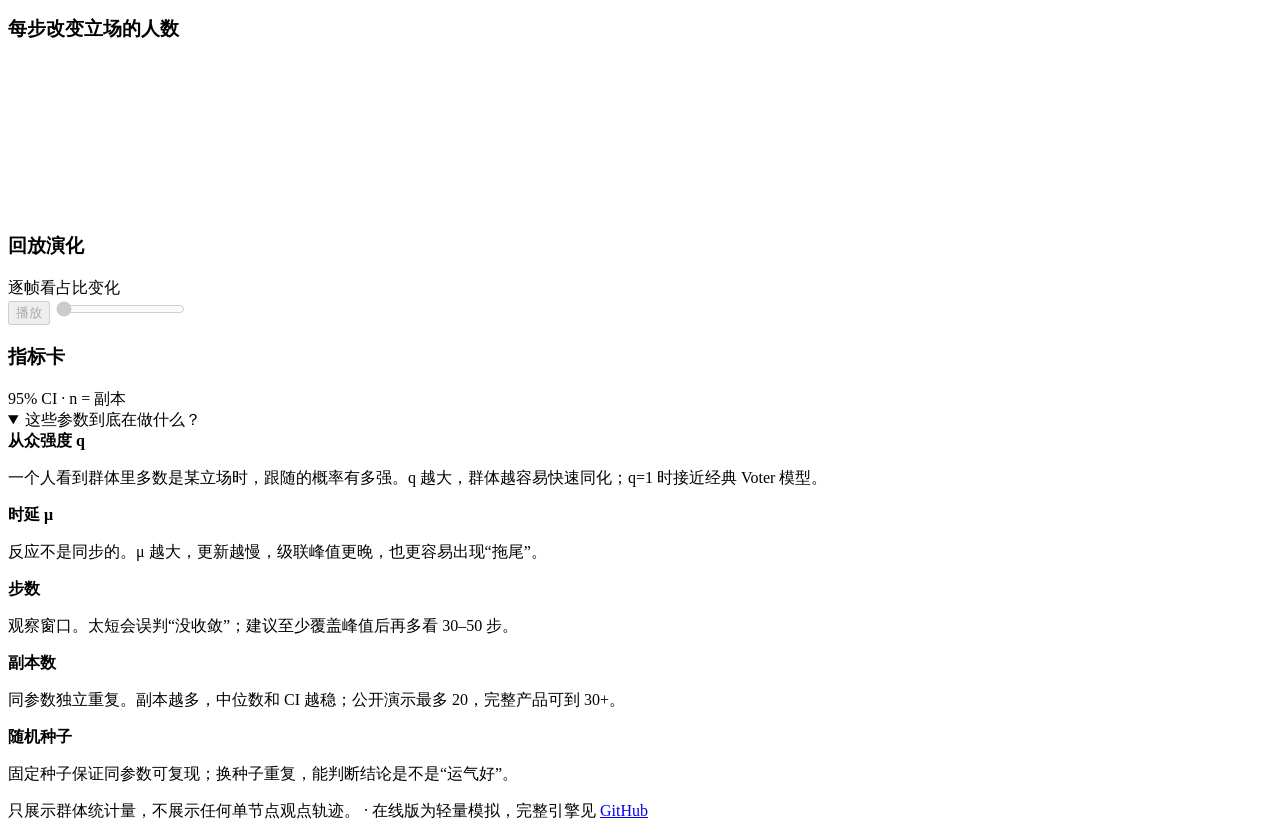
==== commit 02b0d29f: "docs: default the product and README to English Make English the default UI language for new visitor" ====
--- a/site/index.html
+++ b/site/index.html
@@ -1,9 +1,9 @@
 <!doctype html>
-<html lang="zh-CN">
+<html lang="en">
 <head>
 <meta charset="utf-8">
 <meta name="viewport" content="width=device-width, initial-scale=1">
-<title>OpinionLab · 在线情景推演 / Live sandbox</title>
+<title>OpinionLab · Live Scenario Sandbox</title>
 <link rel="stylesheet" href="./style.css">
 <script src="./echarts.min.js"></script>
 <script defer src="./i18n.js"></script>
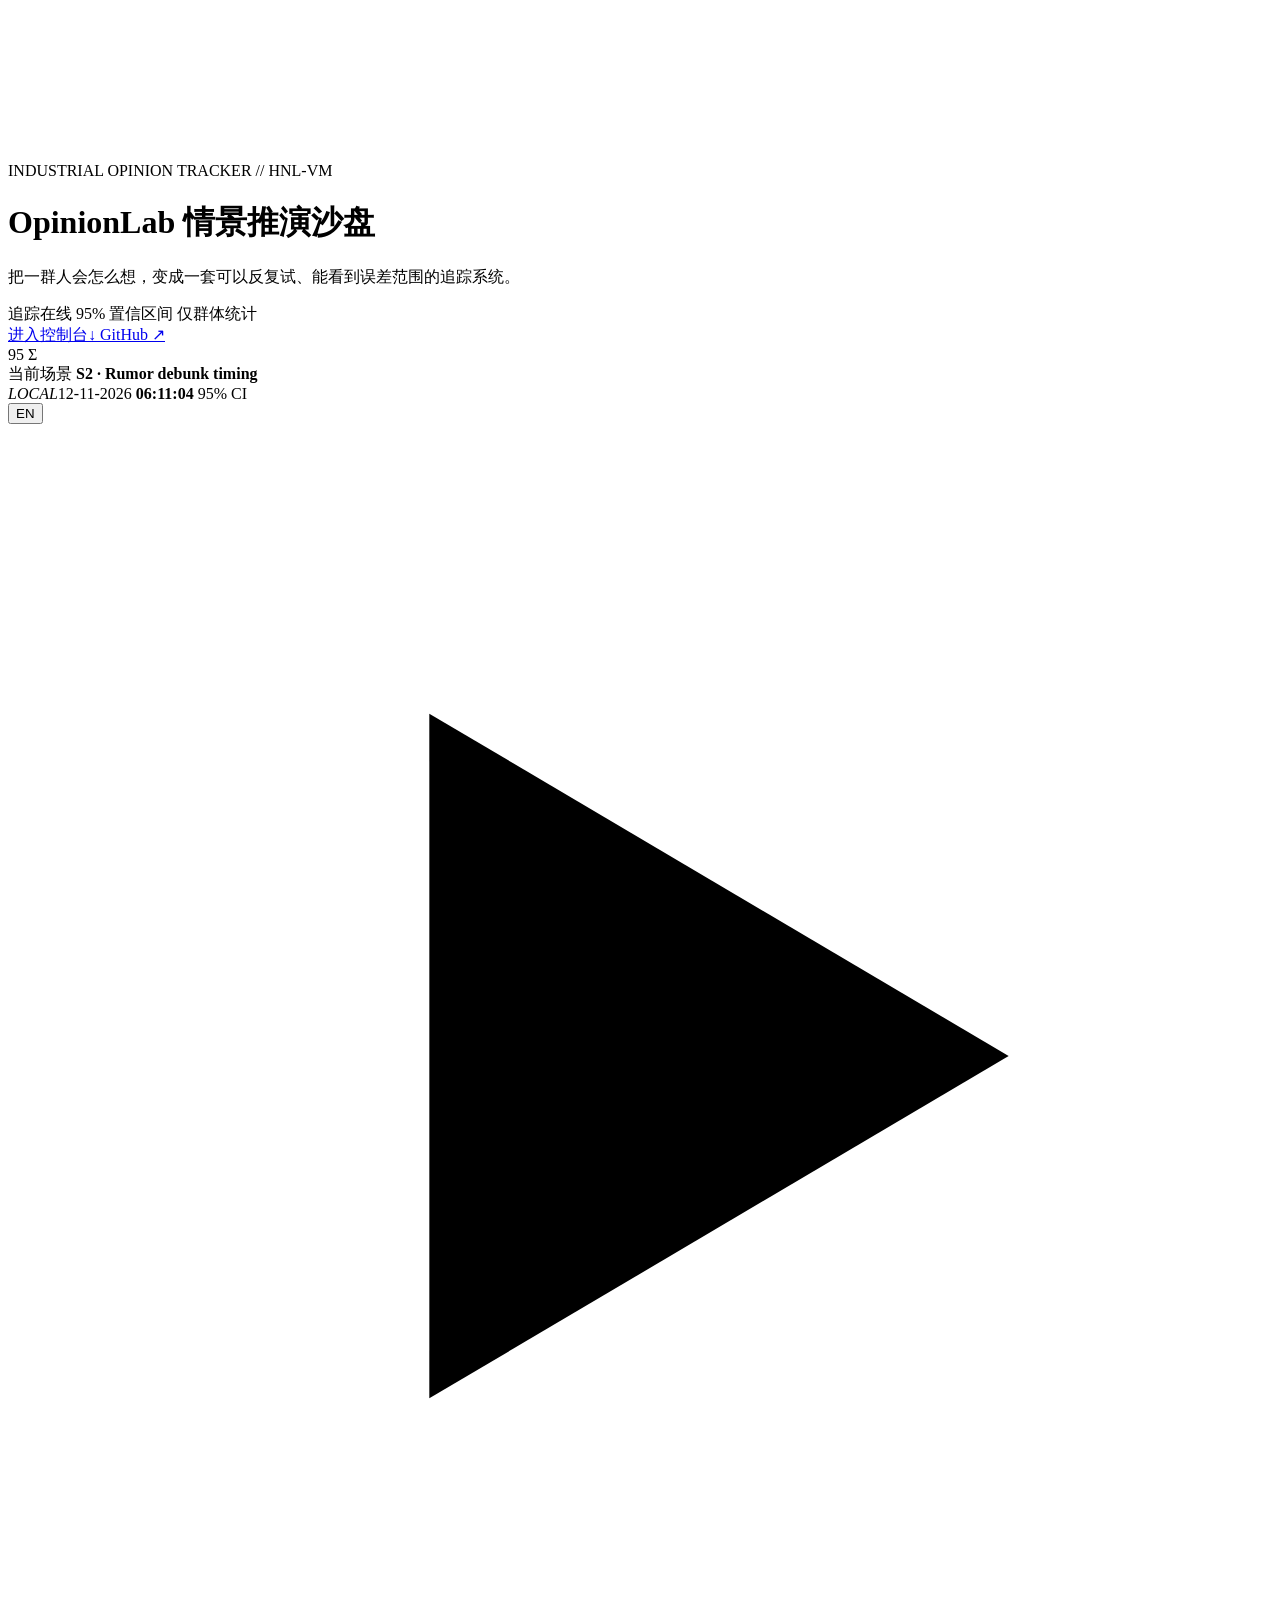
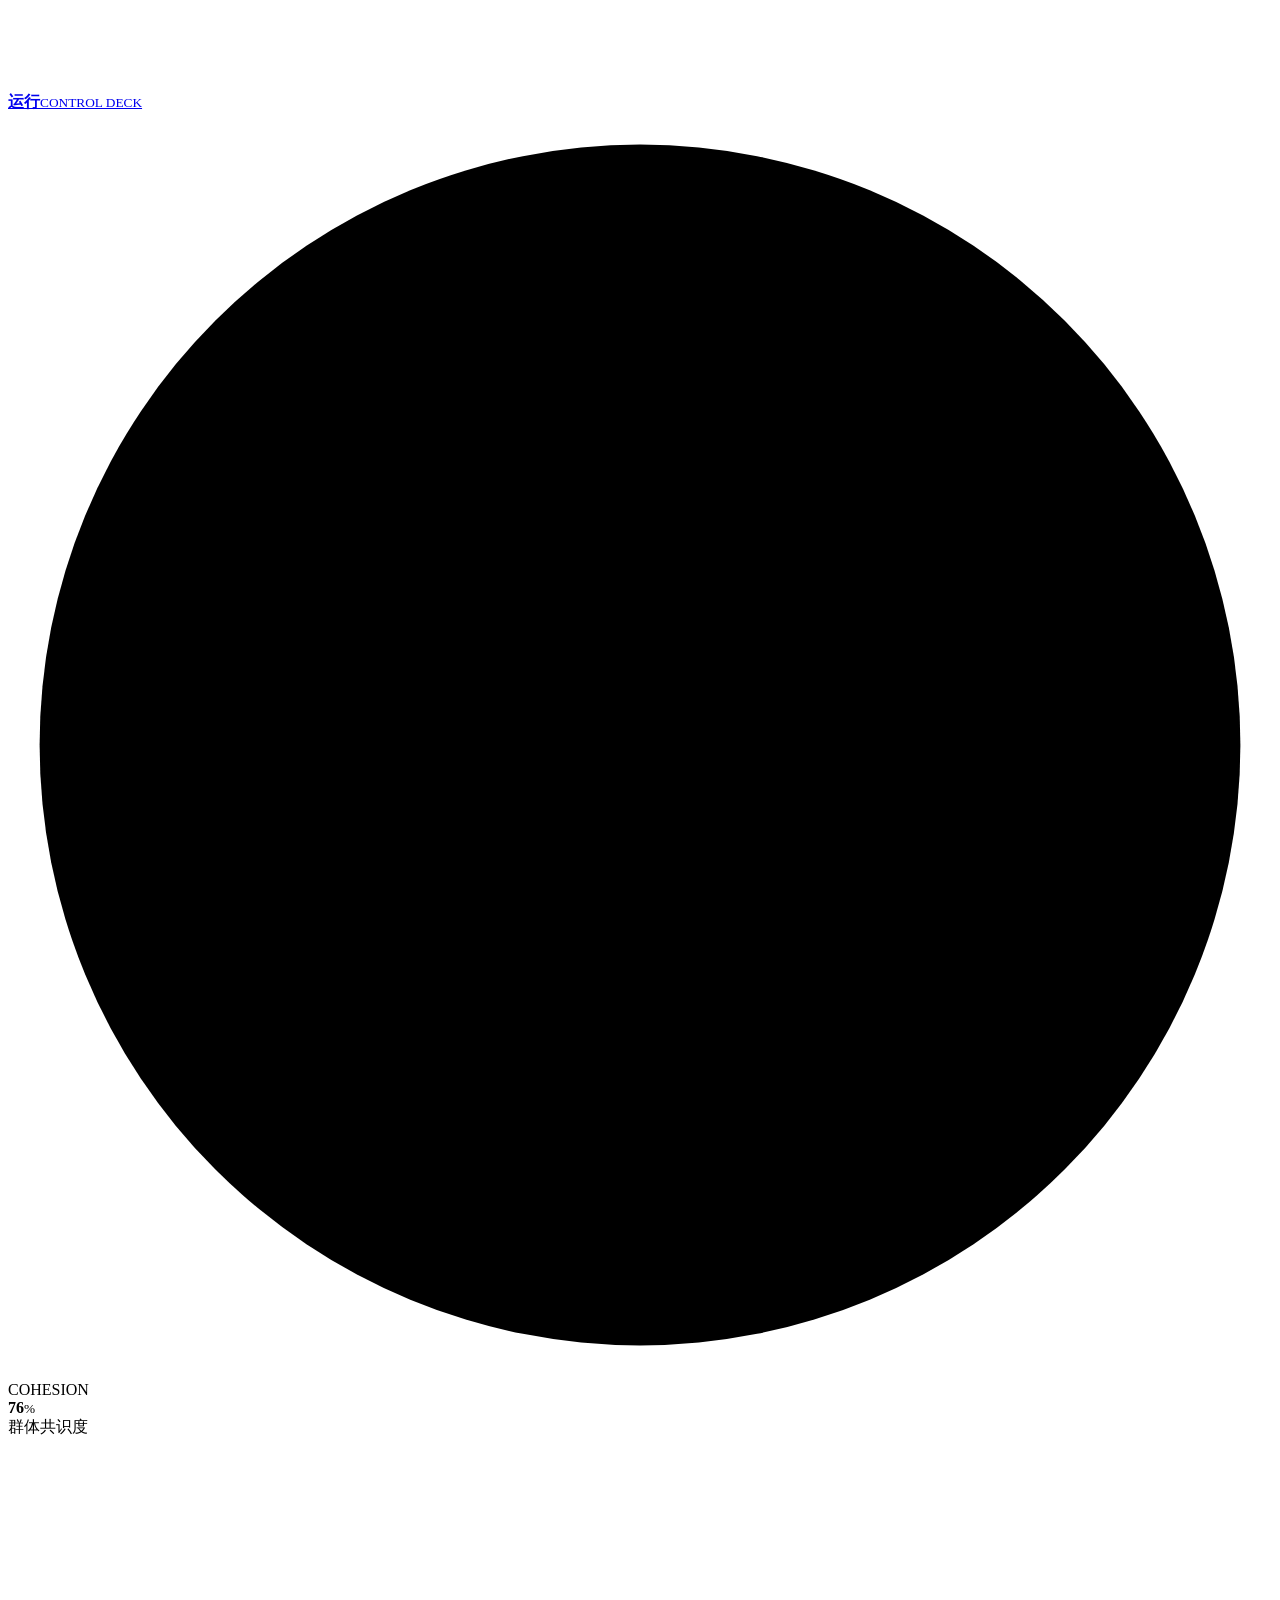
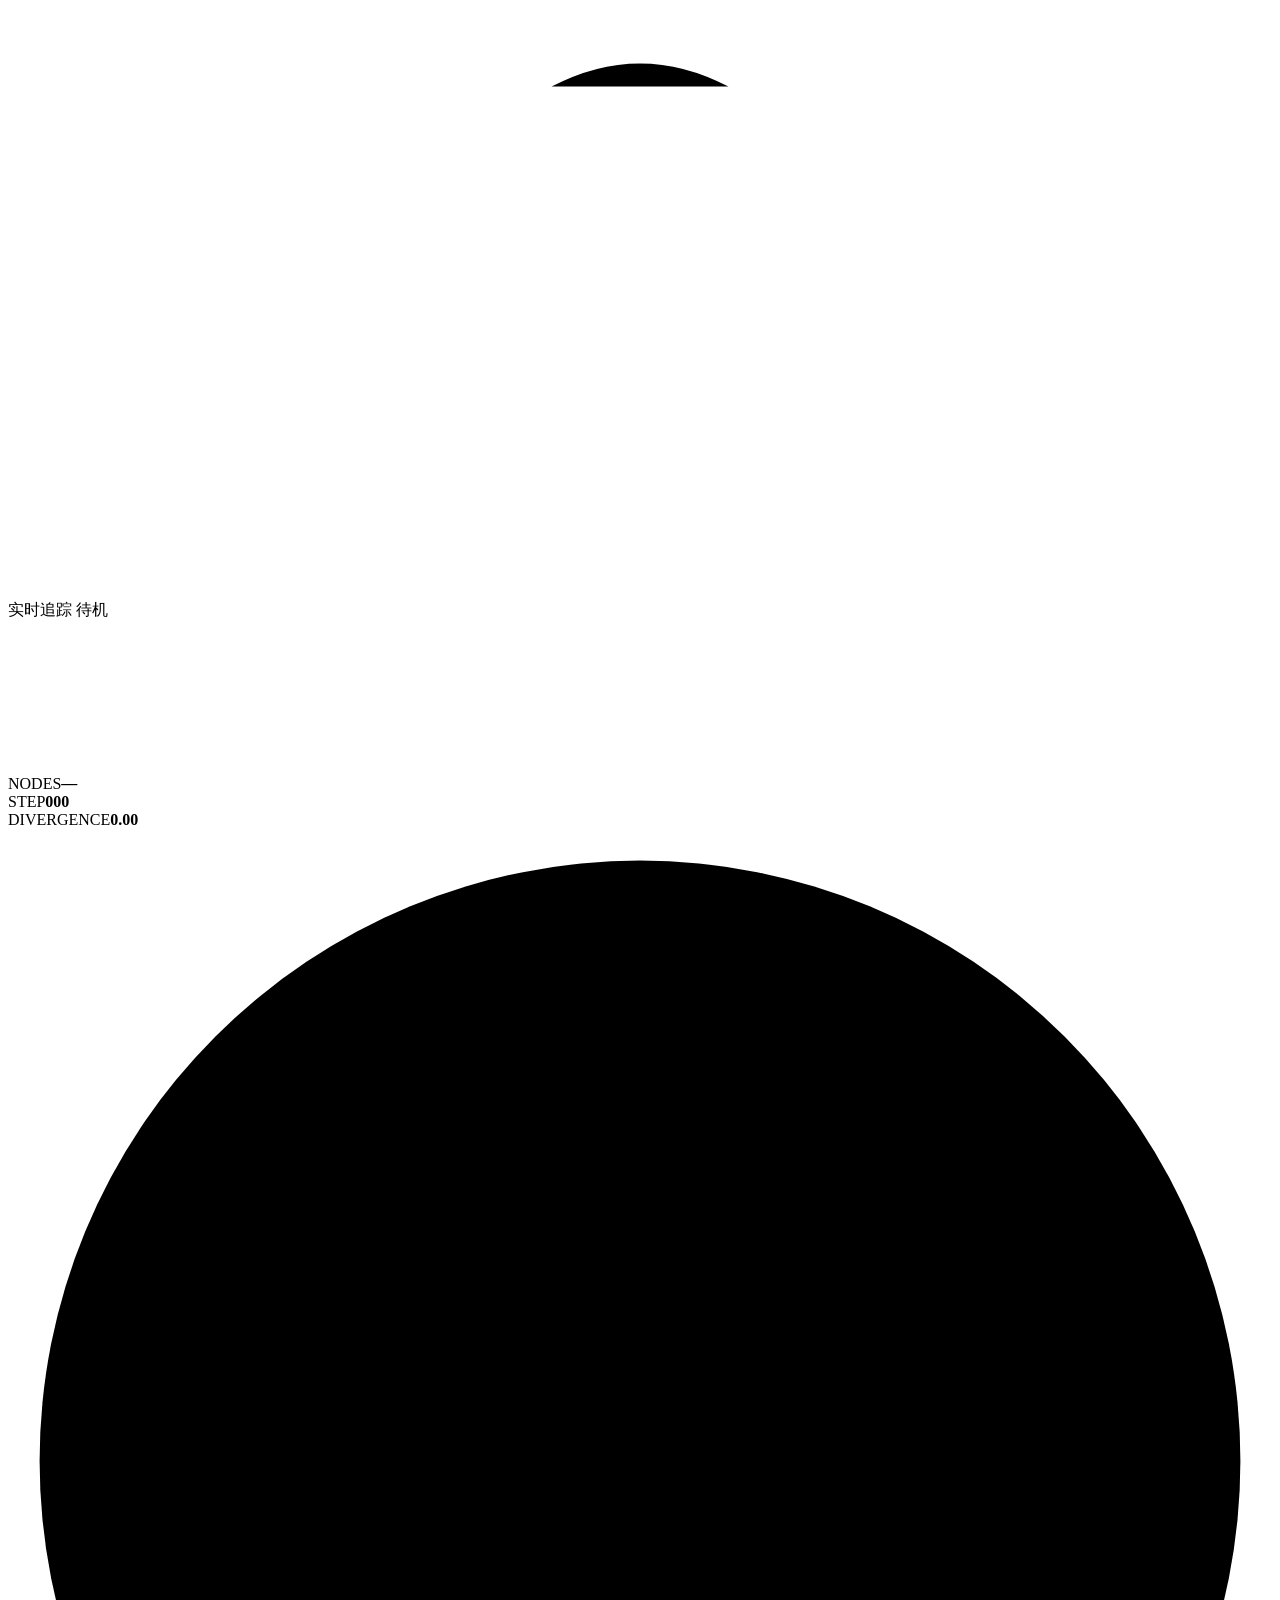
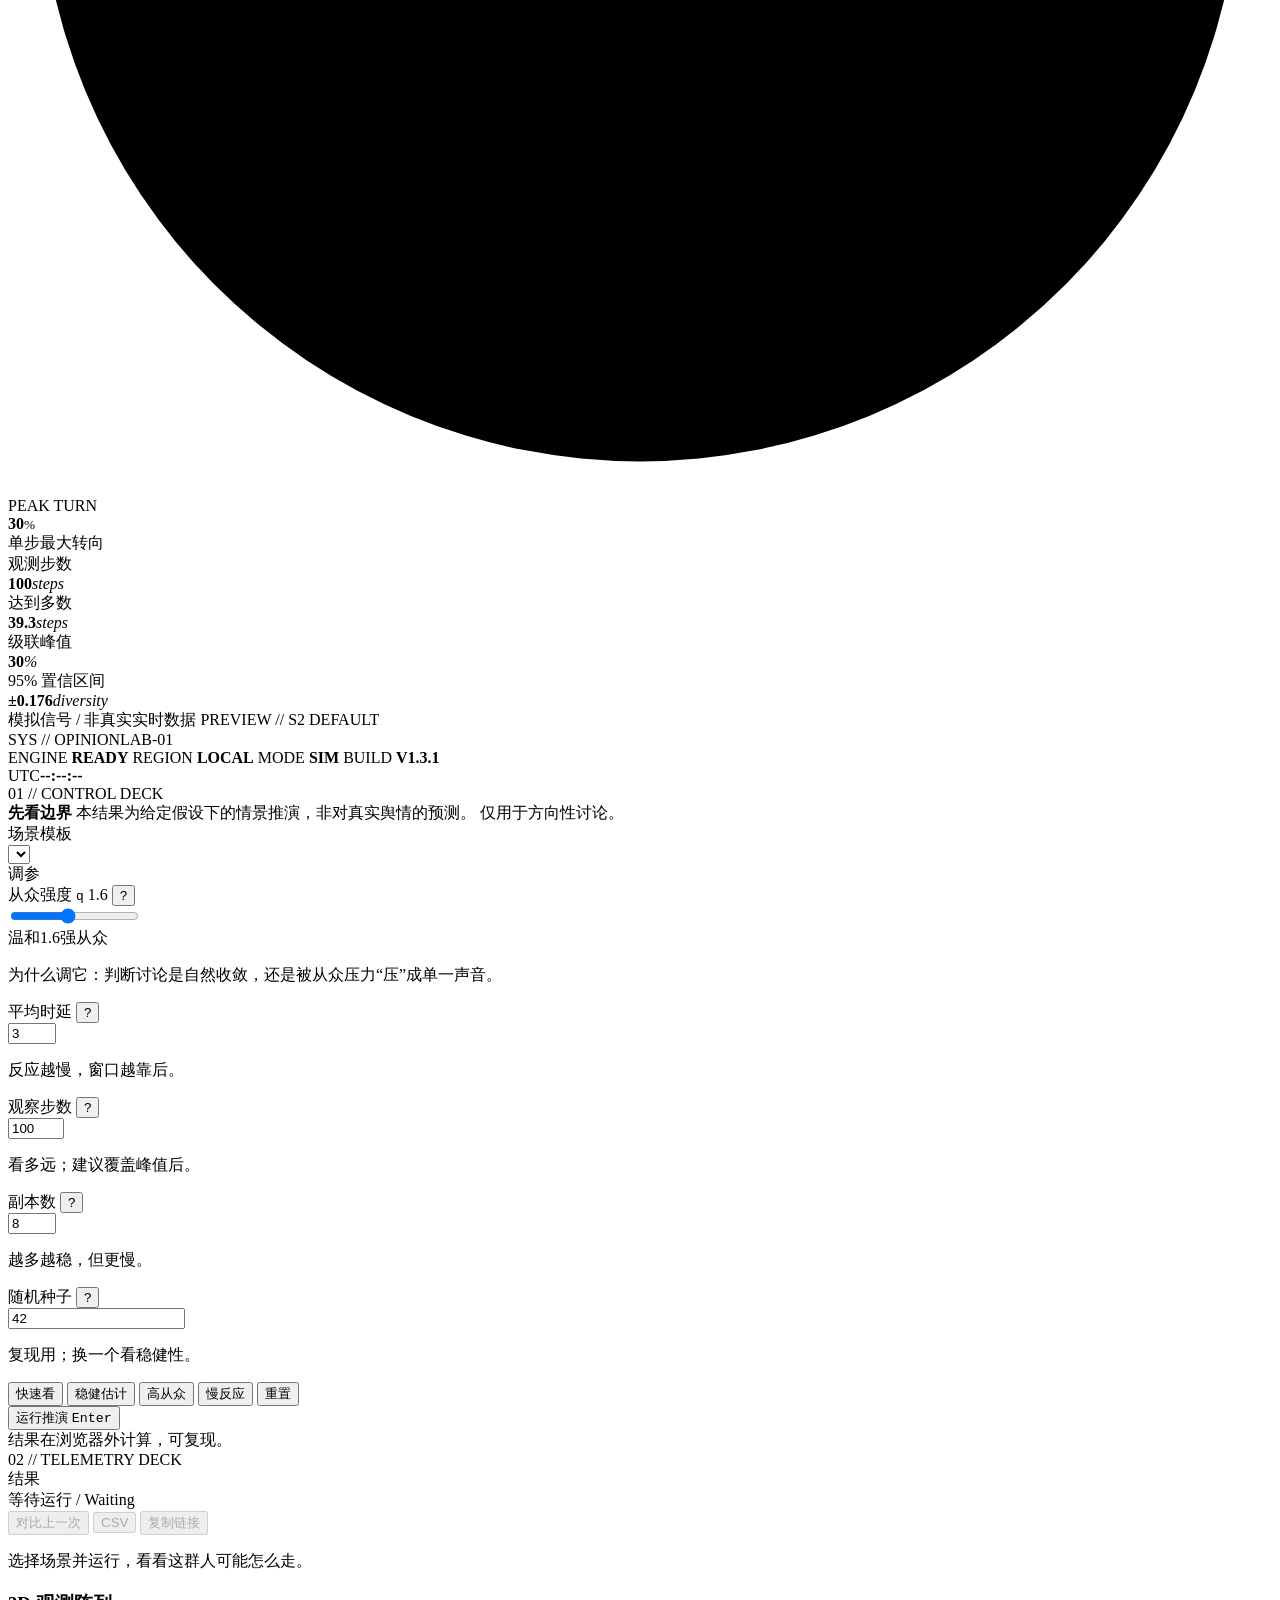
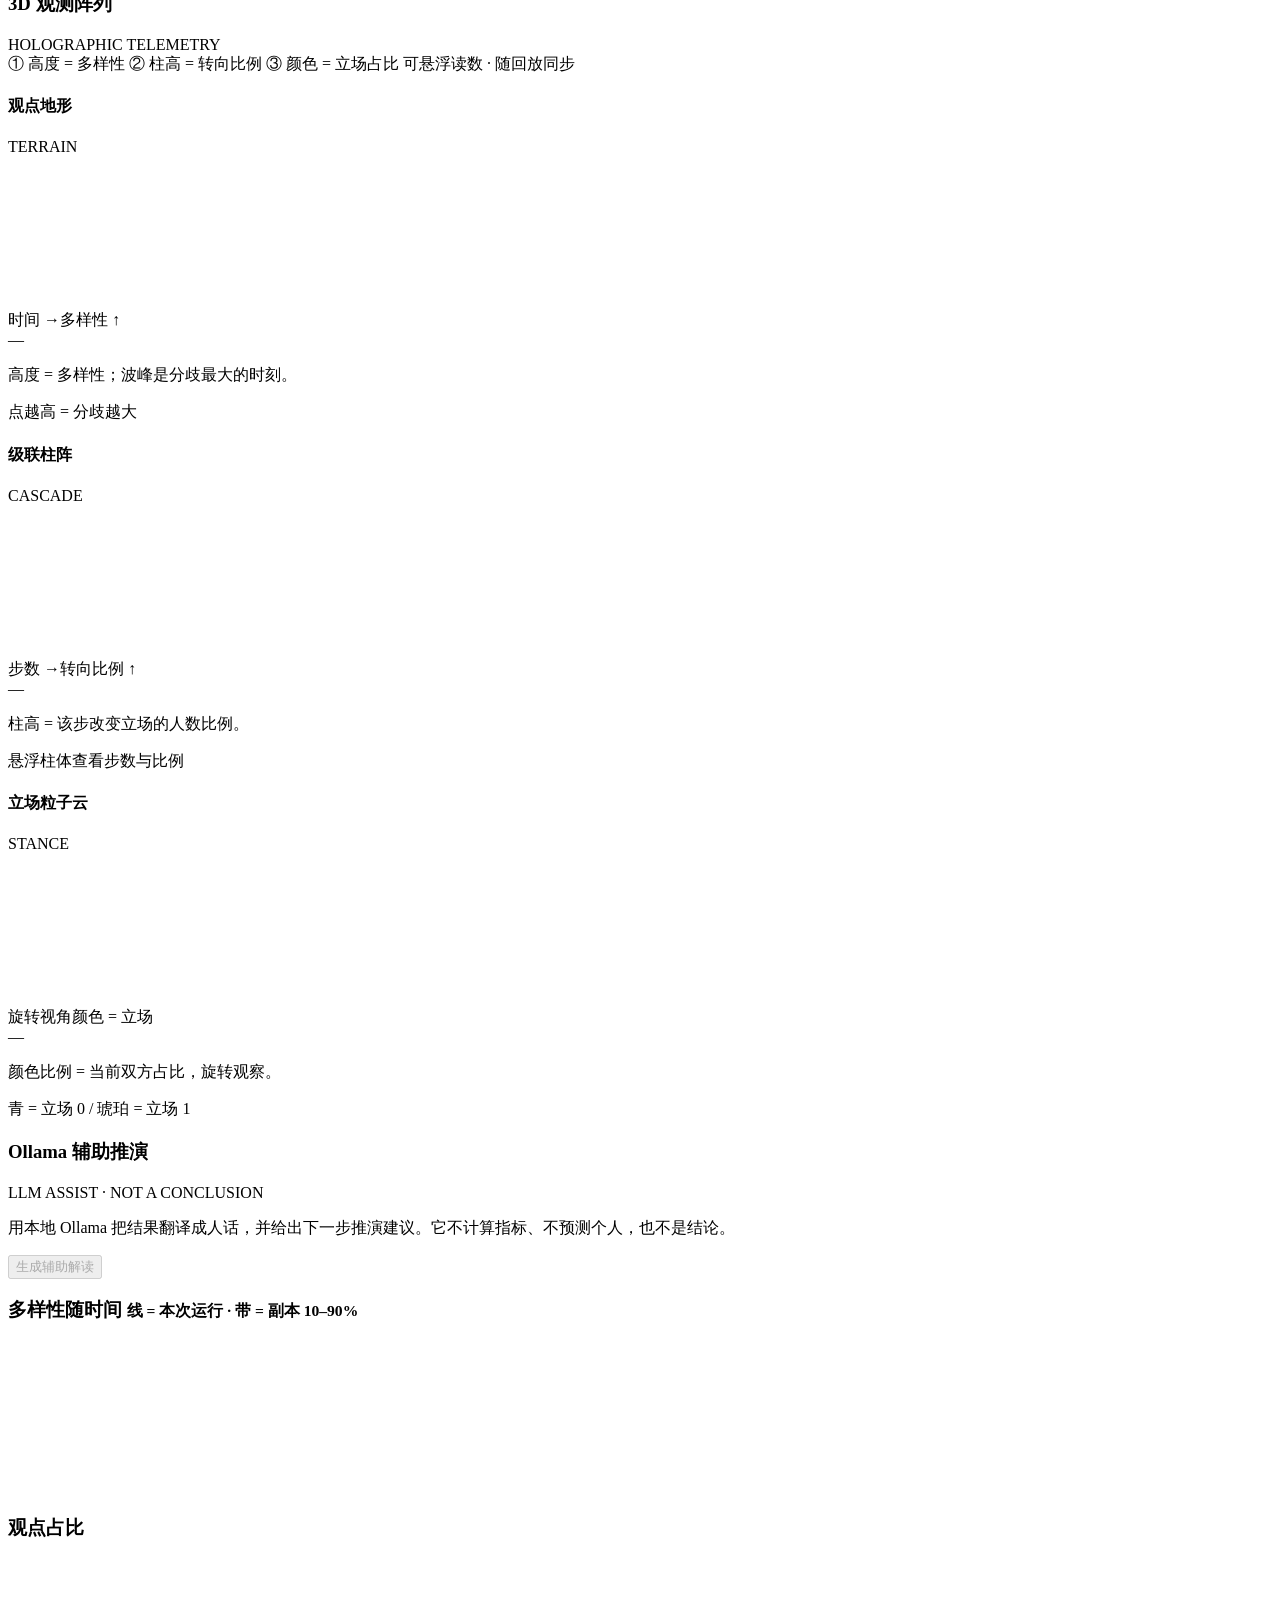
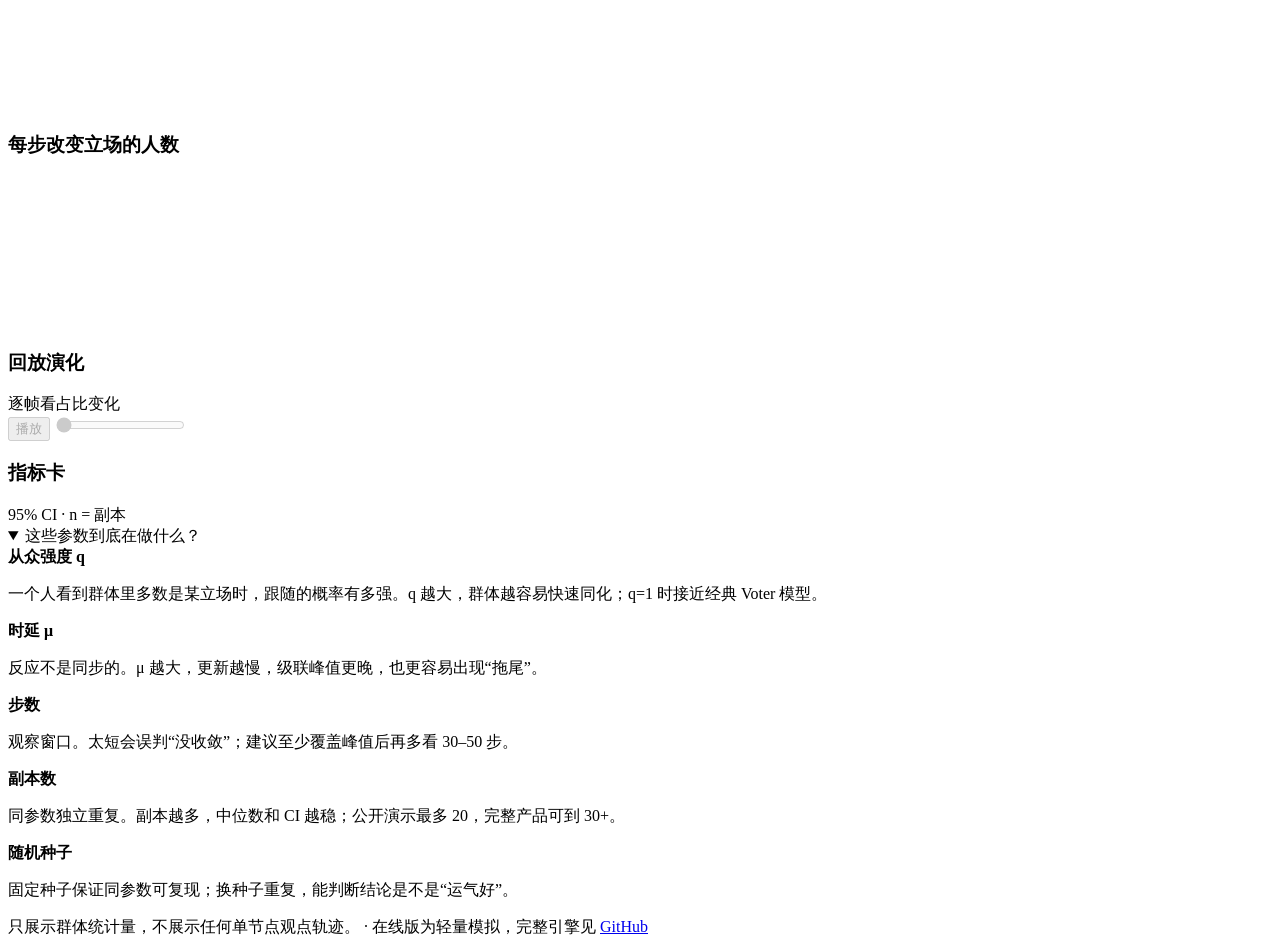
==== commit 5d1535c4: "feat: refresh product UI and align repository for v1.3.1 - rebuild the demo hero as a dashboard-styl" ====
--- a/site/index.html
+++ b/site/index.html
@@ -4,6 +4,7 @@
 <meta charset="utf-8">
 <meta name="viewport" content="width=device-width, initial-scale=1">
 <title>OpinionLab · Live Scenario Sandbox</title>
+<link rel="icon" href="data:image/svg+xml,%3Csvg xmlns='http://www.w3.org/2000/svg' viewBox='0 0 32 32'%3E%3Crect width='32' height='32' rx='7' fill='%23050b12'/%3E%3Ccircle cx='16' cy='16' r='9' fill='none' stroke='%2322d3ee' stroke-width='2'/%3E%3Ccircle cx='16' cy='16' r='3' fill='%2334d399'/%3E%3C/svg%3E">
 <link rel="stylesheet" href="./style.css">
 <script src="./echarts.min.js"></script>
 <script defer src="./i18n.js"></script>
@@ -15,32 +16,156 @@
 <script defer src="./app.js"></script>
 </head>
 <body>
-<header class="hero">
+<header class="hero product-hero">
   <canvas id="galaxyScene" class="galaxy-canvas" aria-hidden="true"></canvas>
-  <div class="hero-copy">
-    <span class="eyebrow">INDUSTRIAL OPINION TRACKER // HNL-VM</span>
-    <h1>OpinionLab <span data-i18n="heroTitle">情景推演沙盘</span></h1>
-    <p class="lede" data-i18n="lede">把一群人会怎么想，变成一套可以反复试、能看到误差范围的追踪系统。</p>
-    <div class="hero-badges">
-      <span><i class="led"></i> <span data-i18n="badgeTracking">追踪在线</span></span>
-      <span data-i18n="badgeCi">95% 置信区间</span><span data-i18n="badgeAggregate">仅群体统计</span>
-    </div>
-    <a class="repo-link" href="https://github.com/cxy2696/opinionlab" target="_blank" rel="noreferrer">GitHub ↗</a>
-  </div>
-  <button id="langToggle" class="lang-toggle" type="button" aria-label="Switch language">EN</button>
-  <div class="track-panel">
-    <div class="track-head">
-      <span class="led"></span> <span data-i18n="trackingLabel">实时追踪</span>
-      <span id="trackStatus" class="track-status" data-i18n="trackStandby">待机</span>
-    </div>
-    <canvas id="trackScene" aria-label="3D opinion network tracking"></canvas>
-    <div class="track-scan"></div>
-    <div class="track-telemetry">
-      <div><span>NODES</span><b id="trackNodes">—</b></div>
-      <div><span>STEP</span><b id="trackStep">000</b></div>
-      <div><span>DIVERGENCE</span><b id="trackDiv">0.00</b></div>
-    </div>
-    <div class="track-note" data-i18n="trackNote">模拟信号 / 非真实实时数据</div>
+  <div class="hero-shell">
+    <div class="hero-copy">
+      <div class="hero-headline">
+        <span class="eyebrow">INDUSTRIAL OPINION TRACKER // HNL-VM</span>
+        <h1>OpinionLab <span data-i18n="heroTitle">情景推演沙盘</span></h1>
+        <p class="lede" data-i18n="lede">把一群人会怎么想，变成一套可以反复试、能看到误差范围的追踪系统。</p>
+      </div>
+      <div class="hero-side">
+        <div class="hero-badges">
+          <span><i class="led"></i> <span data-i18n="badgeTracking">追踪在线</span></span>
+          <span data-i18n="badgeCi">95% 置信区间</span>
+          <span data-i18n="badgeAggregate">仅群体统计</span>
+        </div>
+        <div class="hero-actions">
+          <a id="heroCta" class="hero-cta" href="#controls">
+            <span data-i18n="openConsole">进入控制台</span><span class="cta-arrow" aria-hidden="true">↓</span>
+          </a>
+          <a class="repo-link" href="https://github.com/cxy2696/opinionlab" target="_blank" rel="noreferrer">GitHub <span aria-hidden="true">↗</span></a>
+        </div>
+      </div>
+    </div>
+
+    <div class="instrument-cluster" role="figure" aria-label="OpinionLab live instrument cluster">
+      <div class="cluster-topbar">
+        <div class="cluster-status">
+          <div class="cluster-badges" aria-hidden="true">
+            <span class="scope" title="95% confidence interval">95</span>
+            <span class="scope" title="Group-level statistics only">Σ</span>
+          </div>
+          <div class="cluster-scenario">
+            <span data-i18n="clusterScenario">当前场景</span>
+            <b id="heroScenario">S2 · Rumor debunk timing</b>
+          </div>
+        </div>
+        <div class="cluster-clock">
+          <span class="cluster-date"><em>LOCAL</em><span id="heroDate">12-11-2026</span></span>
+          <b id="heroClock">06:11:04</b>
+          <span class="cluster-signal"><i class="led"></i> 95% CI</span>
+        </div>
+        <div class="cluster-actions">
+          <button id="langToggle" class="lang-toggle" type="button" aria-label="Switch language">EN</button>
+          <a id="heroRun" class="cluster-run" href="#controls" aria-label="Run the current scenario">
+            <span class="cluster-run-icon" aria-hidden="true">
+              <svg viewBox="0 0 24 24" focusable="false"><path d="M8 5.5 19 12 8 18.5Z"></path></svg>
+            </span>
+            <span class="cluster-run-copy"><b data-i18n="runShort">运行</b><small>CONTROL DECK</small></span>
+          </a>
+        </div>
+      </div>
+
+      <div class="cluster-main">
+        <div class="gauge gauge-left" id="gaugeCohesionWrap" style="--gauge:76">
+          <svg class="gauge-svg" viewBox="0 0 240 240" aria-hidden="true">
+            <defs>
+              <linearGradient id="gaugeCyan" x1="0" y1="0" x2="1" y2="1">
+                <stop offset="0" stop-color="#34d399"></stop>
+                <stop offset=".48" stop-color="#22d3ee"></stop>
+                <stop offset="1" stop-color="#7dd3fc"></stop>
+              </linearGradient>
+            </defs>
+            <circle class="gauge-edge" cx="120" cy="120" r="114"></circle>
+            <circle class="gauge-track" cx="120" cy="120" r="100"></circle>
+            <circle class="gauge-progress" cx="120" cy="120" r="100" pathLength="100"></circle>
+            <circle class="gauge-track inner" cx="120" cy="120" r="87"></circle>
+            <circle class="gauge-progress soft" cx="120" cy="120" r="87" pathLength="100"></circle>
+          </svg>
+          <span class="gauge-orbit" aria-hidden="true"></span>
+          <div class="gauge-core">
+            <span class="gauge-kicker">COHESION</span>
+            <div class="gauge-value"><b id="gaugeCohesion">76</b><small>%</small></div>
+            <span class="gauge-caption" data-i18n="gaugeCohesionCaption">群体共识度</span>
+          </div>
+        </div>
+
+        <div class="cluster-center">
+          <svg class="stage-lanes" viewBox="0 0 600 360" preserveAspectRatio="none" aria-hidden="true">
+            <path class="lane-edge" d="M142 352 282 116"></path>
+            <path class="lane-edge" d="M458 352 318 116"></path>
+            <path class="lane-mid" d="M300 132 300 352"></path>
+            <path class="lane-horizon" d="M258 118Q300 96 342 118"></path>
+          </svg>
+          <span class="stage-arrow stage-arrow-left" aria-hidden="true"></span>
+          <span class="stage-arrow stage-arrow-right" aria-hidden="true"></span>
+          <div class="stage-dome" aria-hidden="true"></div>
+          <div class="stage-top">
+            <span class="stage-live"><i class="led"></i> <span data-i18n="trackingLabel">实时追踪</span></span>
+            <span id="trackStatus" class="stage-status" data-i18n="trackStandby">待机</span>
+          </div>
+          <div class="stage-scene">
+            <canvas id="trackScene" aria-label="3D opinion network tracking"></canvas>
+          </div>
+          <div class="stage-telemetry">
+            <div><span>NODES</span><b id="trackNodes">—</b></div>
+            <div><span>STEP</span><b id="trackStep">000</b></div>
+            <div><span>DIVERGENCE</span><b id="trackDiv">0.00</b></div>
+          </div>
+          <div class="stage-scan" aria-hidden="true"></div>
+        </div>
+
+        <div class="gauge gauge-right" id="gaugeTurnWrap" style="--gauge:30">
+          <svg class="gauge-svg" viewBox="0 0 240 240" aria-hidden="true">
+            <defs>
+              <linearGradient id="gaugeViolet" x1="0" y1="0" x2="1" y2="1">
+                <stop offset="0" stop-color="#a78bfa"></stop>
+                <stop offset=".6" stop-color="#6366f1"></stop>
+                <stop offset="1" stop-color="#22d3ee"></stop>
+              </linearGradient>
+            </defs>
+            <circle class="gauge-edge" cx="120" cy="120" r="114"></circle>
+            <circle class="gauge-track" cx="120" cy="120" r="100"></circle>
+            <circle class="gauge-progress" cx="120" cy="120" r="100" pathLength="100"></circle>
+            <circle class="gauge-track inner" cx="120" cy="120" r="87"></circle>
+            <circle class="gauge-progress soft" cx="120" cy="120" r="87" pathLength="100"></circle>
+          </svg>
+          <span class="gauge-orbit" aria-hidden="true"></span>
+          <div class="gauge-core">
+            <span class="gauge-kicker">PEAK TURN</span>
+            <div class="gauge-value"><b id="gaugeTurn">30</b><small>%</small></div>
+            <span class="gauge-caption" data-i18n="gaugeTurnCaption">单步最大转向</span>
+          </div>
+        </div>
+      </div>
+
+      <div class="cluster-footer">
+        <div class="cluster-kpis">
+          <div class="cluster-kpi">
+            <span data-i18n="kpiSteps">观测步数</span>
+            <div><b id="heroSteps">100</b><em data-i18n="unitSteps">steps</em></div>
+          </div>
+          <div class="cluster-kpi">
+            <span data-i18n="kpiMajority">达到多数</span>
+            <div><b id="heroMajority">39.3</b><em data-i18n="unitSteps">steps</em></div>
+          </div>
+          <div class="cluster-kpi">
+            <span data-i18n="kpiPeak">级联峰值</span>
+            <div><b id="heroPeak">30</b><em>%</em></div>
+          </div>
+          <div class="cluster-kpi">
+            <span data-i18n="kpiCi">95% 置信区间</span>
+            <div><b id="heroCi">±0.176</b><em data-i18n="unitCi">diversity</em></div>
+          </div>
+        </div>
+        <div class="cluster-foot">
+          <span class="cluster-sim-note"><i class="led"></i> <span data-i18n="trackNote">模拟信号 / 非真实实时数据</span></span>
+          <span id="heroRunMeta">PREVIEW // S2 DEFAULT</span>
+        </div>
+      </div>
+    </div>
   </div>
 </header>
 
@@ -50,13 +175,13 @@
     <span>ENGINE <b class="ok">READY</b></span>
     <span>REGION <b>LOCAL</b></span>
     <span>MODE <b>SIM</b></span>
-    <span class="hide-sm">BUILD <b>V1.0</b></span>
+    <span class="hide-sm">BUILD <b>V1.3.1</b></span>
   </div>
   <div class="cockpit-clock"><span>UTC</span><b id="cockpitClock">--:--:--</b></div>
 </div>
 
 <main>
-  <aside class="card controls">
+  <aside id="controls" class="card controls">
     <div class="deck-label">01 // CONTROL DECK</div>
     <div class="banner">
       <strong data-i18n="bannerStrong">先看边界</strong>
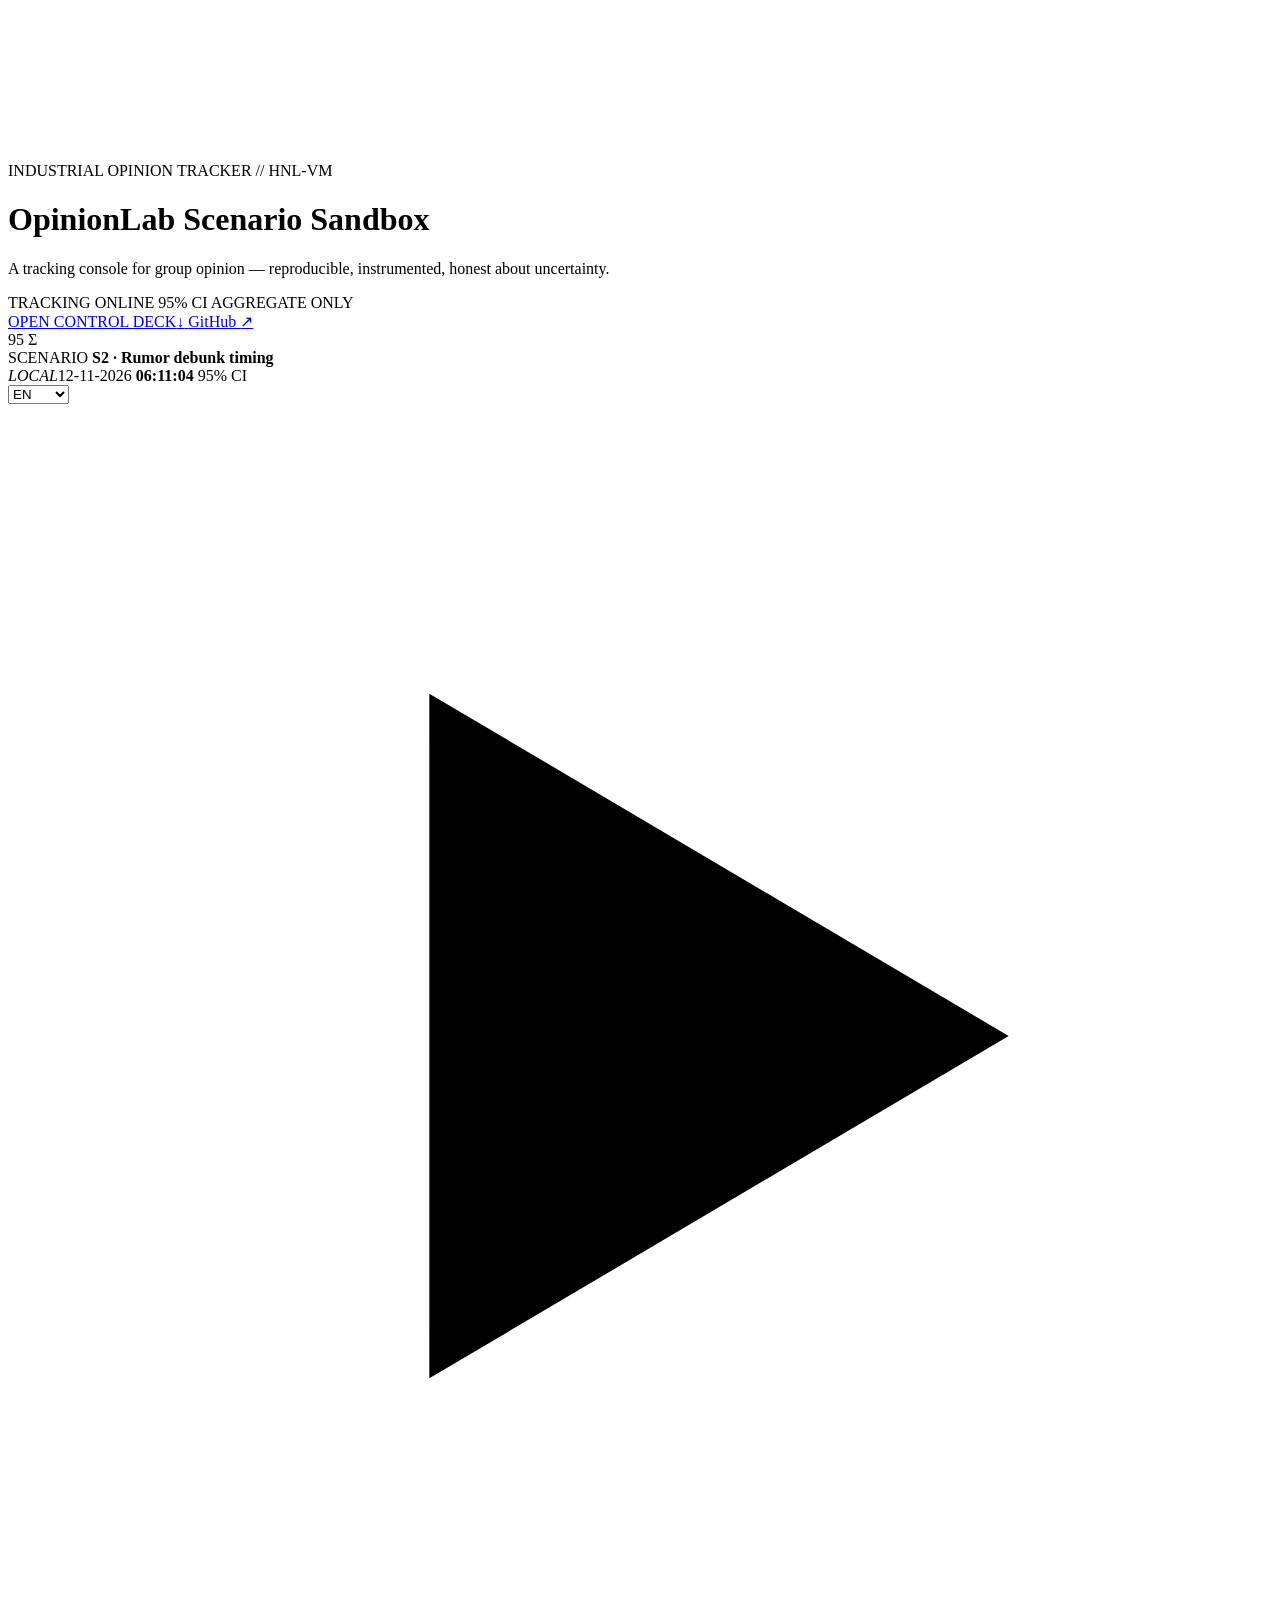
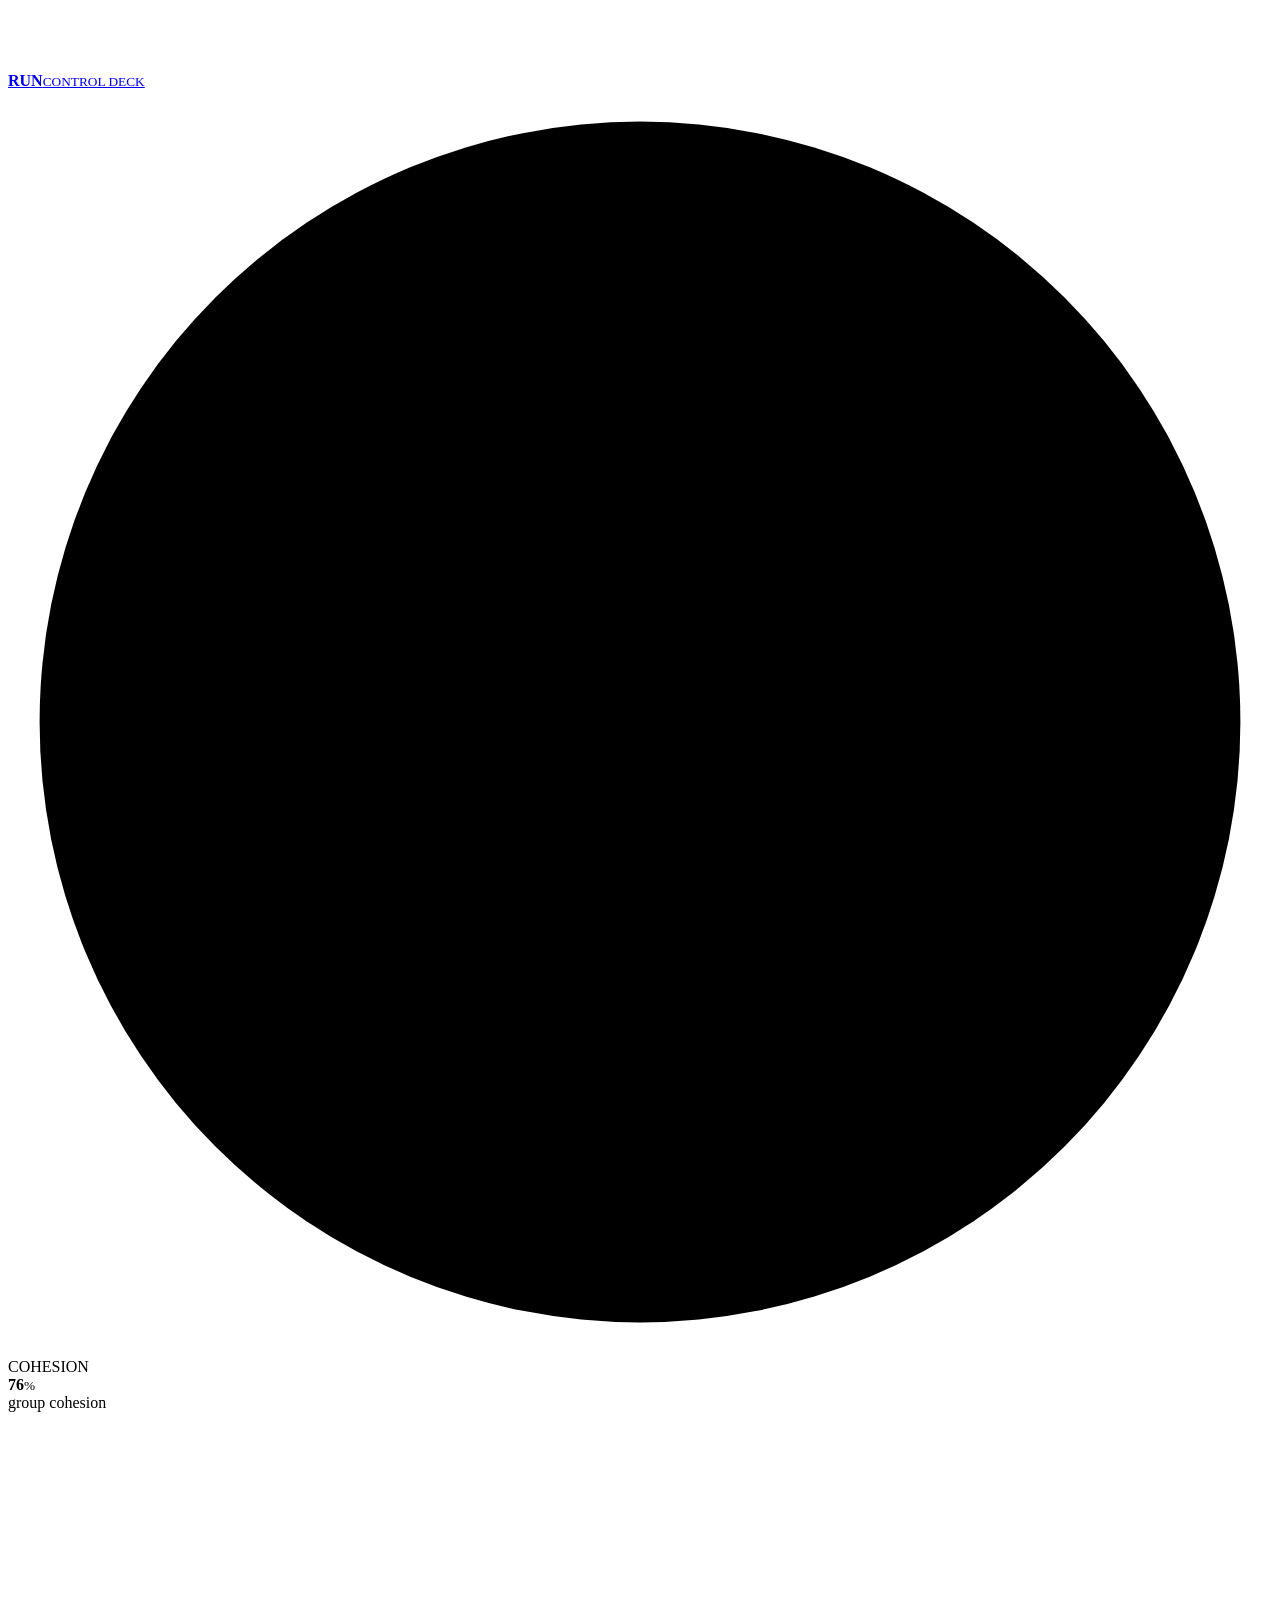
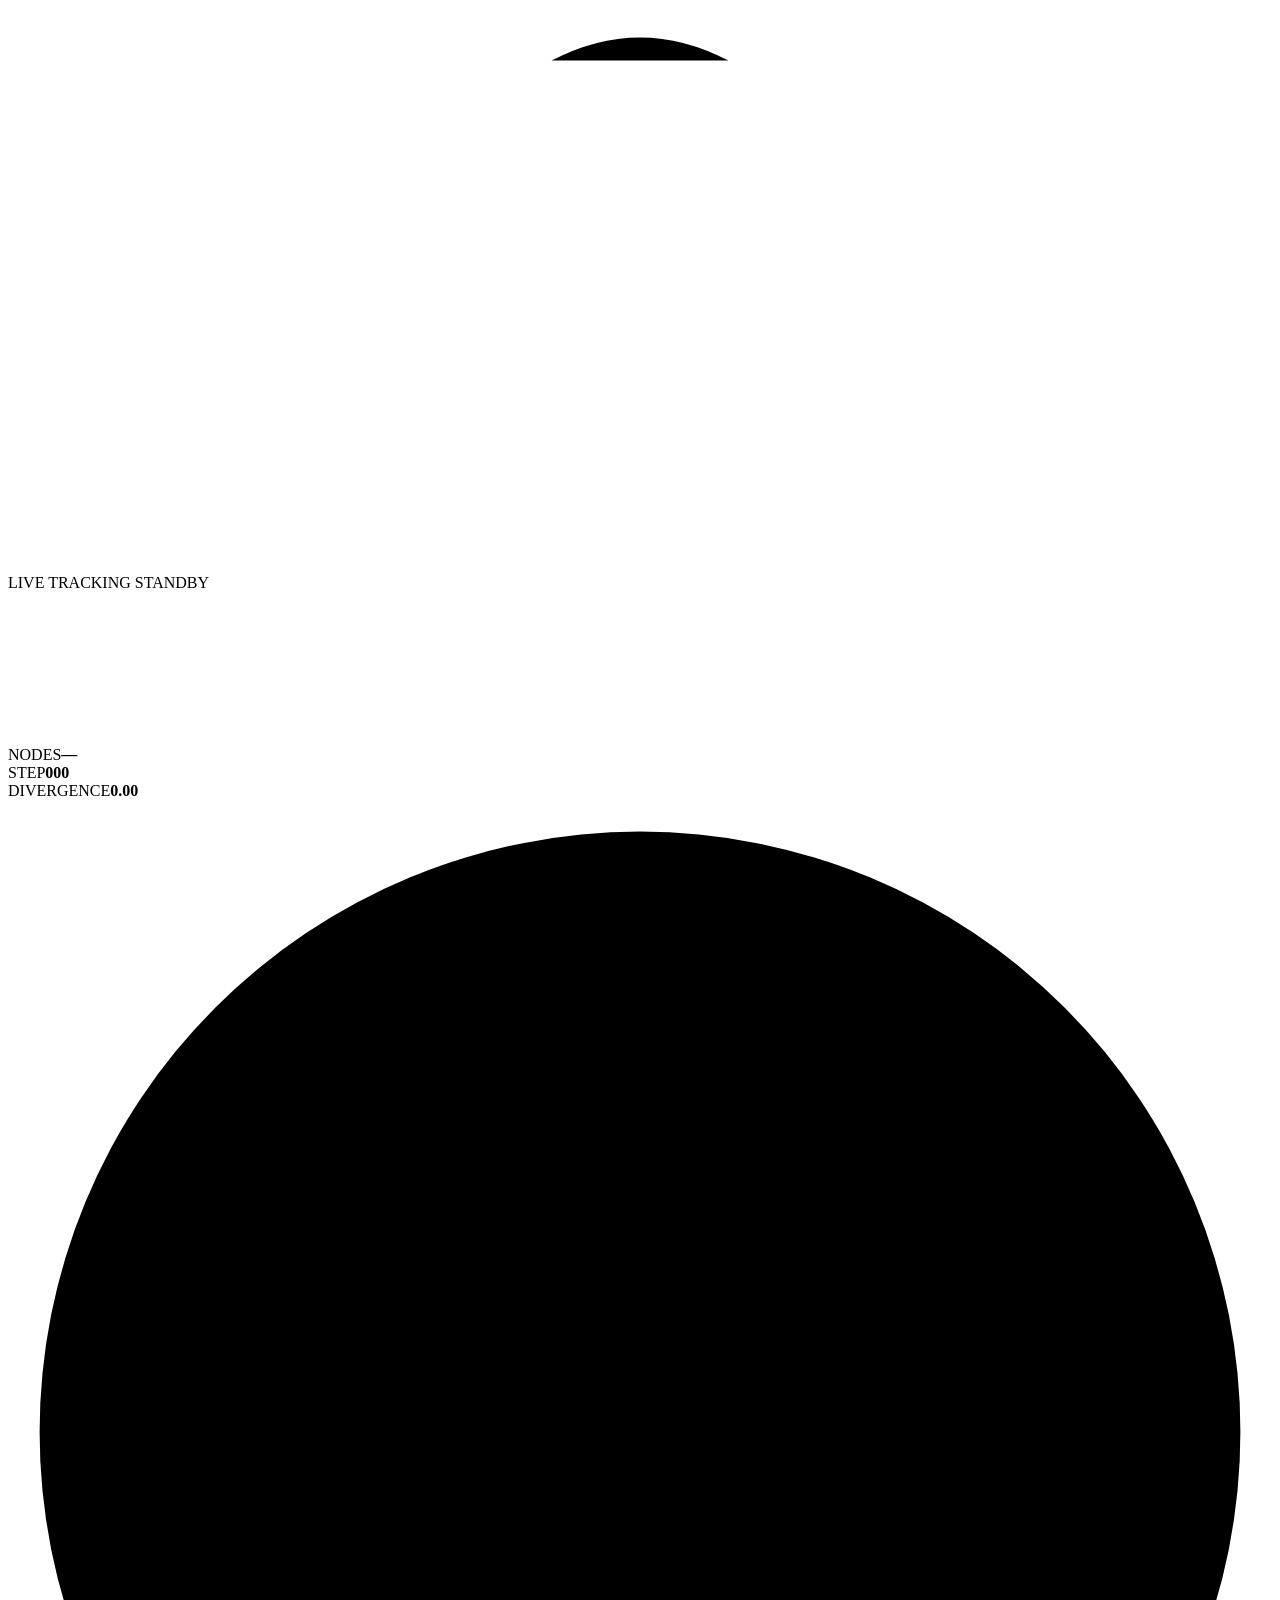
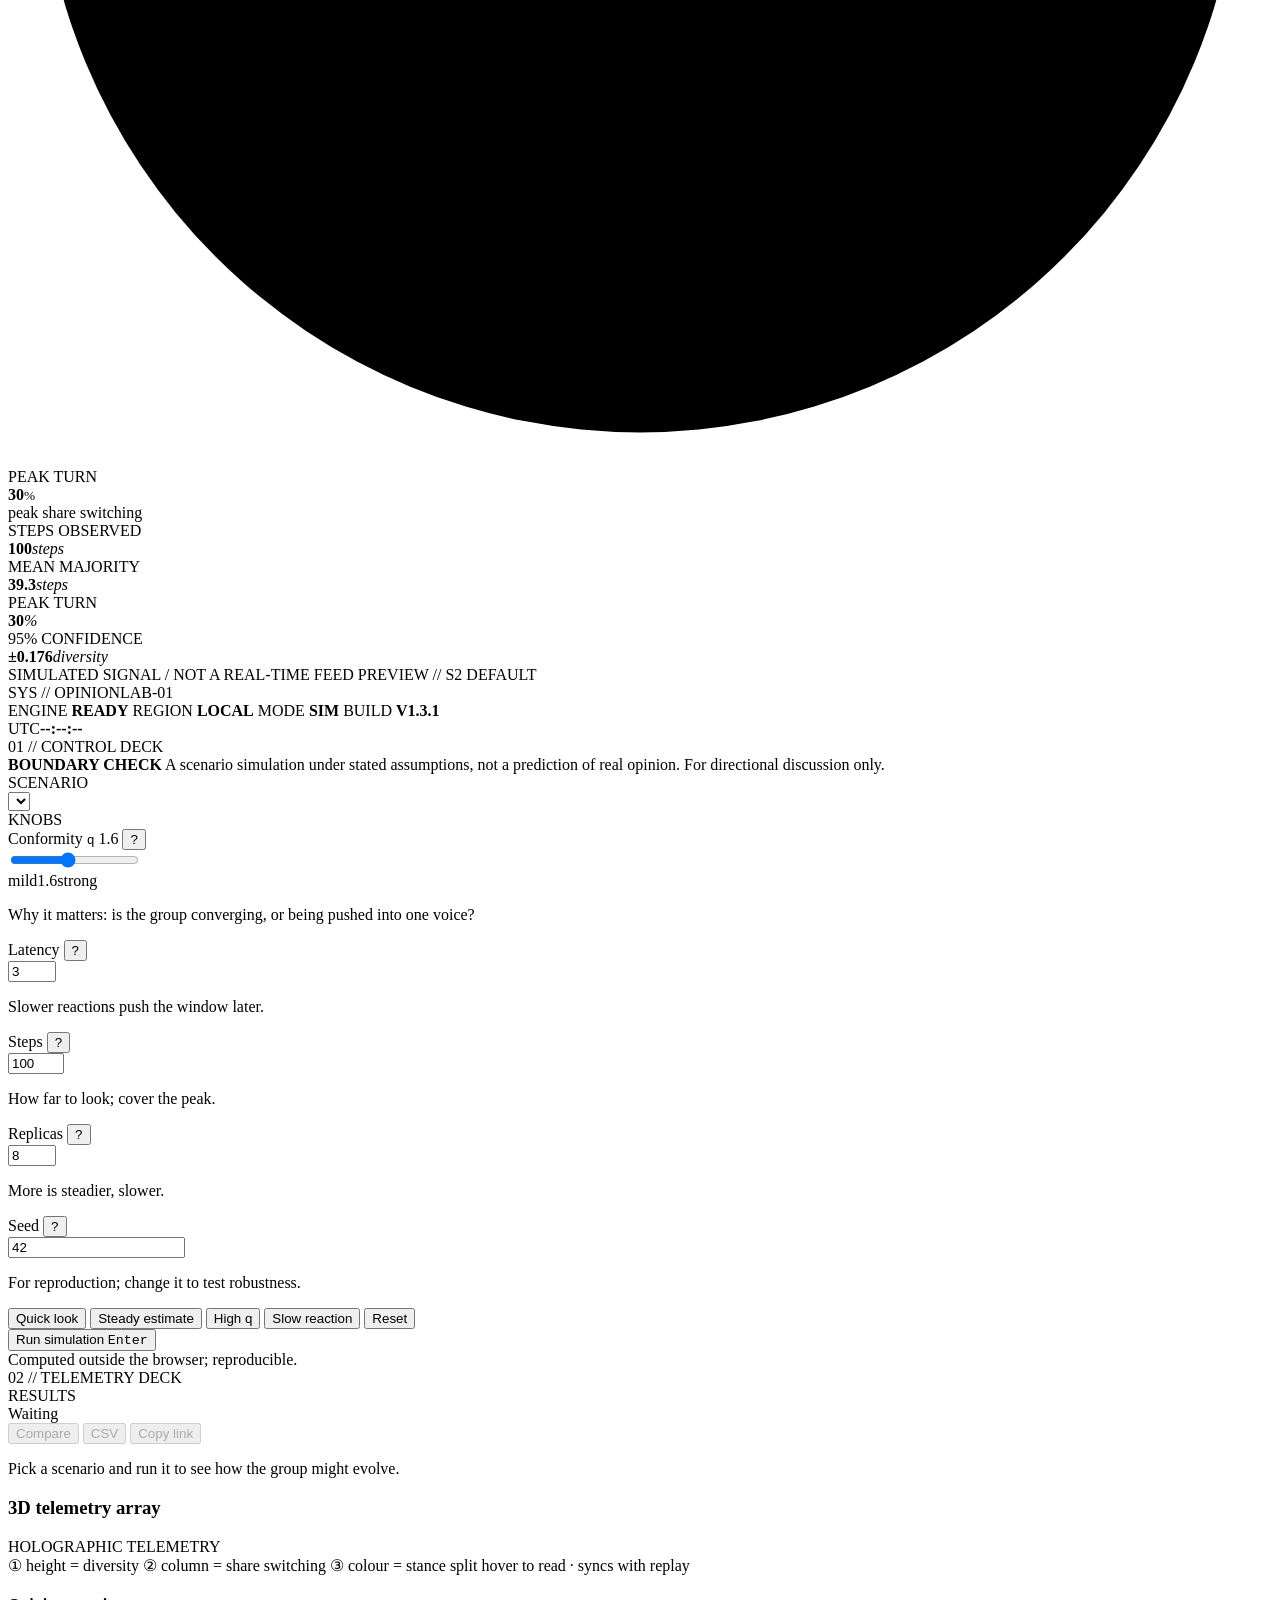
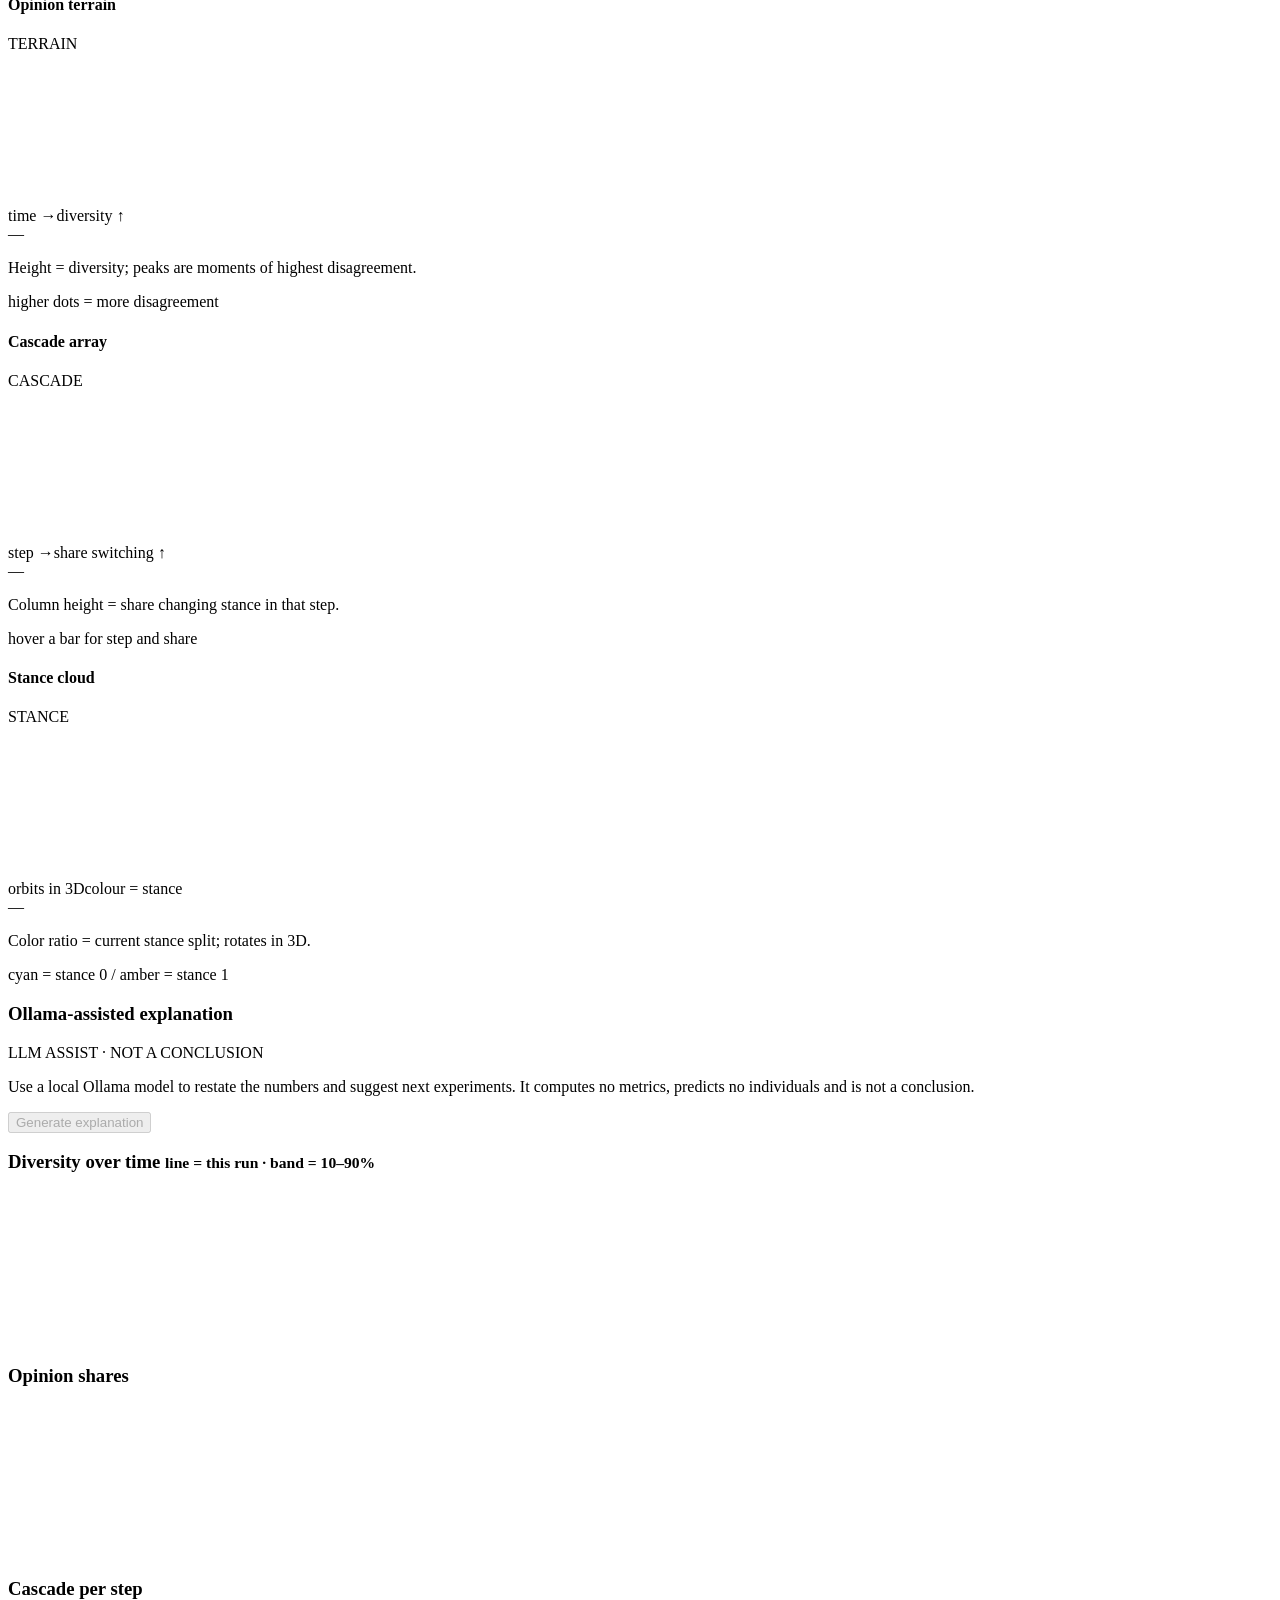
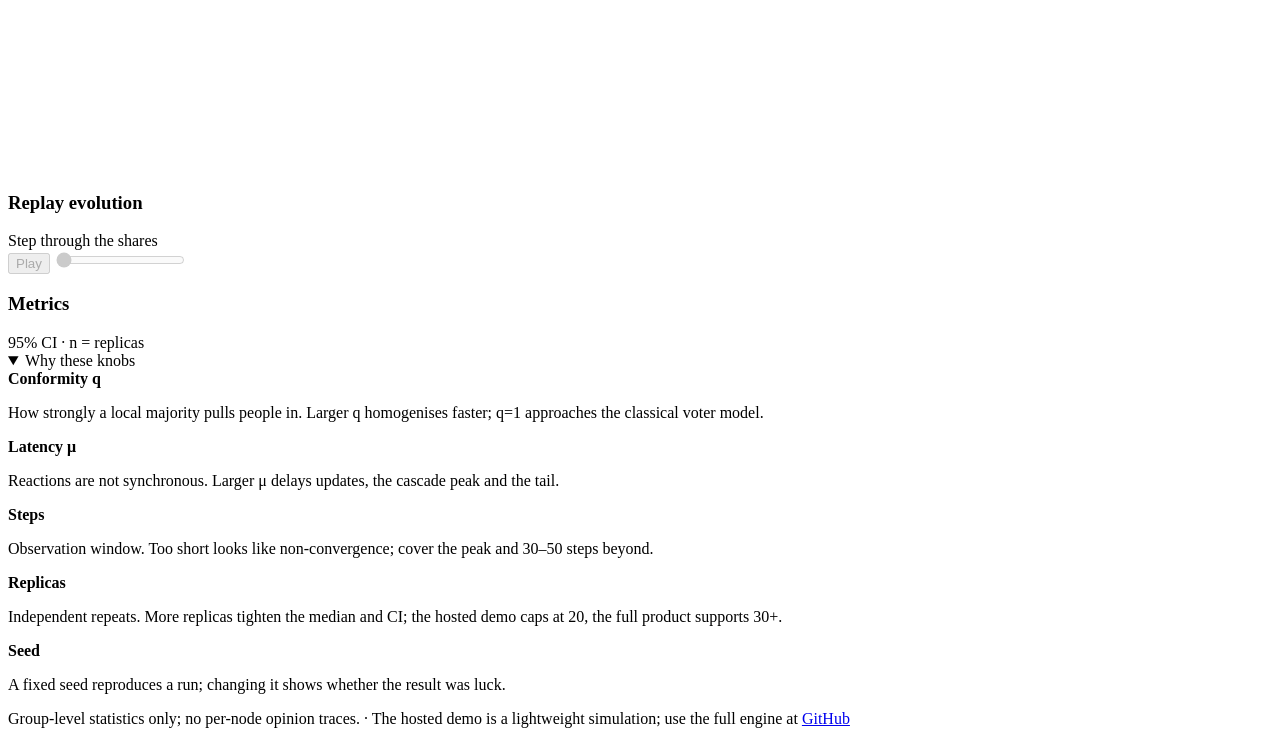
==== commit b91507d5: "feat: add Japanese and German UI translations - add an English-first language selector for English, " ====
--- a/site/index.html
+++ b/site/index.html
@@ -22,18 +22,18 @@
     <div class="hero-copy">
       <div class="hero-headline">
         <span class="eyebrow">INDUSTRIAL OPINION TRACKER // HNL-VM</span>
-        <h1>OpinionLab <span data-i18n="heroTitle">情景推演沙盘</span></h1>
-        <p class="lede" data-i18n="lede">把一群人会怎么想，变成一套可以反复试、能看到误差范围的追踪系统。</p>
+        <h1>OpinionLab <span data-i18n="heroTitle">Scenario Sandbox</span></h1>
+        <p class="lede" data-i18n="lede">A tracking console for group opinion — reproducible, instrumented, honest about uncertainty.</p>
       </div>
       <div class="hero-side">
         <div class="hero-badges">
-          <span><i class="led"></i> <span data-i18n="badgeTracking">追踪在线</span></span>
-          <span data-i18n="badgeCi">95% 置信区间</span>
-          <span data-i18n="badgeAggregate">仅群体统计</span>
+          <span><i class="led"></i> <span data-i18n="badgeTracking">TRACKING ONLINE</span></span>
+          <span data-i18n="badgeCi">95% CI</span>
+          <span data-i18n="badgeAggregate">AGGREGATE ONLY</span>
         </div>
         <div class="hero-actions">
           <a id="heroCta" class="hero-cta" href="#controls">
-            <span data-i18n="openConsole">进入控制台</span><span class="cta-arrow" aria-hidden="true">↓</span>
+            <span data-i18n="openConsole">OPEN CONTROL DECK</span><span class="cta-arrow" aria-hidden="true">↓</span>
           </a>
           <a class="repo-link" href="https://github.com/cxy2696/opinionlab" target="_blank" rel="noreferrer">GitHub <span aria-hidden="true">↗</span></a>
         </div>
@@ -48,7 +48,7 @@
             <span class="scope" title="Group-level statistics only">Σ</span>
           </div>
           <div class="cluster-scenario">
-            <span data-i18n="clusterScenario">当前场景</span>
+            <span data-i18n="clusterScenario">SCENARIO</span>
             <b id="heroScenario">S2 · Rumor debunk timing</b>
           </div>
         </div>
@@ -58,12 +58,17 @@
           <span class="cluster-signal"><i class="led"></i> 95% CI</span>
         </div>
         <div class="cluster-actions">
-          <button id="langToggle" class="lang-toggle" type="button" aria-label="Switch language">EN</button>
+          <select id="langToggle" class="lang-toggle" aria-label="Language / 语言 / 言語 / Sprache">
+            <option value="en">EN</option>
+            <option value="zh">中文</option>
+            <option value="ja">日本語</option>
+            <option value="de">DE</option>
+          </select>
           <a id="heroRun" class="cluster-run" href="#controls" aria-label="Run the current scenario">
             <span class="cluster-run-icon" aria-hidden="true">
               <svg viewBox="0 0 24 24" focusable="false"><path d="M8 5.5 19 12 8 18.5Z"></path></svg>
             </span>
-            <span class="cluster-run-copy"><b data-i18n="runShort">运行</b><small>CONTROL DECK</small></span>
+            <span class="cluster-run-copy"><b data-i18n="runShort">RUN</b><small data-i18n="controlDeckShort">CONTROL DECK</small></span>
           </a>
         </div>
       </div>
@@ -86,9 +91,9 @@
           </svg>
           <span class="gauge-orbit" aria-hidden="true"></span>
           <div class="gauge-core">
-            <span class="gauge-kicker">COHESION</span>
+            <span class="gauge-kicker" data-i18n="gaugeCohesion">COHESION</span>
             <div class="gauge-value"><b id="gaugeCohesion">76</b><small>%</small></div>
-            <span class="gauge-caption" data-i18n="gaugeCohesionCaption">群体共识度</span>
+            <span class="gauge-caption" data-i18n="gaugeCohesionCaption">group cohesion</span>
           </div>
         </div>
 
@@ -103,16 +108,16 @@
           <span class="stage-arrow stage-arrow-right" aria-hidden="true"></span>
           <div class="stage-dome" aria-hidden="true"></div>
           <div class="stage-top">
-            <span class="stage-live"><i class="led"></i> <span data-i18n="trackingLabel">实时追踪</span></span>
-            <span id="trackStatus" class="stage-status" data-i18n="trackStandby">待机</span>
+            <span class="stage-live"><i class="led"></i> <span data-i18n="trackingLabel">LIVE TRACKING</span></span>
+            <span id="trackStatus" class="stage-status" data-i18n="trackStandby">STANDBY</span>
           </div>
           <div class="stage-scene">
             <canvas id="trackScene" aria-label="3D opinion network tracking"></canvas>
           </div>
           <div class="stage-telemetry">
-            <div><span>NODES</span><b id="trackNodes">—</b></div>
-            <div><span>STEP</span><b id="trackStep">000</b></div>
-            <div><span>DIVERGENCE</span><b id="trackDiv">0.00</b></div>
+            <div><span data-i18n="hudNodes">NODES</span><b id="trackNodes">—</b></div>
+            <div><span data-i18n="hudStep">STEP</span><b id="trackStep">000</b></div>
+            <div><span data-i18n="hudDivergence">DIVERGENCE</span><b id="trackDiv">0.00</b></div>
           </div>
           <div class="stage-scan" aria-hidden="true"></div>
         </div>
@@ -134,9 +139,9 @@
           </svg>
           <span class="gauge-orbit" aria-hidden="true"></span>
           <div class="gauge-core">
-            <span class="gauge-kicker">PEAK TURN</span>
+            <span class="gauge-kicker" data-i18n="gaugeTurn">PEAK TURN</span>
             <div class="gauge-value"><b id="gaugeTurn">30</b><small>%</small></div>
-            <span class="gauge-caption" data-i18n="gaugeTurnCaption">单步最大转向</span>
+            <span class="gauge-caption" data-i18n="gaugeTurnCaption">peak share switching</span>
           </div>
         </div>
       </div>
@@ -144,24 +149,24 @@
       <div class="cluster-footer">
         <div class="cluster-kpis">
           <div class="cluster-kpi">
-            <span data-i18n="kpiSteps">观测步数</span>
+            <span data-i18n="kpiSteps">STEPS OBSERVED</span>
             <div><b id="heroSteps">100</b><em data-i18n="unitSteps">steps</em></div>
           </div>
           <div class="cluster-kpi">
-            <span data-i18n="kpiMajority">达到多数</span>
+            <span data-i18n="kpiMajority">MEAN MAJORITY</span>
             <div><b id="heroMajority">39.3</b><em data-i18n="unitSteps">steps</em></div>
           </div>
           <div class="cluster-kpi">
-            <span data-i18n="kpiPeak">级联峰值</span>
+            <span data-i18n="kpiPeak">PEAK TURN</span>
             <div><b id="heroPeak">30</b><em>%</em></div>
           </div>
           <div class="cluster-kpi">
-            <span data-i18n="kpiCi">95% 置信区间</span>
+            <span data-i18n="kpiCi">95% CONFIDENCE</span>
             <div><b id="heroCi">±0.176</b><em data-i18n="unitCi">diversity</em></div>
           </div>
         </div>
         <div class="cluster-foot">
-          <span class="cluster-sim-note"><i class="led"></i> <span data-i18n="trackNote">模拟信号 / 非真实实时数据</span></span>
+          <span class="cluster-sim-note"><i class="led"></i> <span data-i18n="trackNote">SIMULATED SIGNAL / NOT A REAL-TIME FEED</span></span>
           <span id="heroRunMeta">PREVIEW // S2 DEFAULT</span>
         </div>
       </div>
@@ -182,129 +187,136 @@
 
 <main>
   <aside id="controls" class="card controls">
-    <div class="deck-label">01 // CONTROL DECK</div>
+    <div class="deck-label" data-i18n="controlDeckLabel">01 // CONTROL DECK</div>
     <div class="banner">
-      <strong data-i18n="bannerStrong">先看边界</strong>
-      <span class="banner-main" data-i18n="bannerText">本结果为给定假设下的情景推演，非对真实舆情的预测。</span>
-      <span data-i18n="bannerSub">仅用于方向性讨论。</span>
+      <strong data-i18n="bannerStrong">BOUNDARY CHECK</strong>
+      <span class="banner-main" data-i18n="bannerText">A scenario simulation under stated assumptions, not a prediction of real opinion.</span>
+      <span data-i18n="bannerSub">For directional discussion only.</span>
     </div>
 
     <div class="label-row">
-      <label for="template" data-i18n="scenario">场景模板</label>
+      <label for="template" data-i18n="scenario">SCENARIO</label>
     </div>
     <select id="template"></select>
     <div id="question" class="question"></div>
 
-    <div class="section-title" data-i18n="knobs">调参</div>
+    <div class="section-title" data-i18n="knobs">KNOBS</div>
 
     <div class="label-row">
-      <label for="q">从众强度 <code>q</code> <span id="qVal" class="pill">1.6</span></label>
+      <label for="q"><span data-i18n="qLabel">Conformity</span> <code>q</code> <span id="qVal" class="pill">1.6</span></label>
       <button class="help" type="button" aria-label="从众强度说明"
-        data-tip="越大越容易跟随所在群体的多数；q=1 接近经典 Voter，q>2 会更快压平分歧。">?</button>
+        data-tip-zh="越大越容易跟随所在群体的多数；q=1 接近经典 Voter，q>2 会更快压平分歧。"
+            data-tip-en="Higher q makes people follow the local majority more strongly; q=1 is close to the classical Voter model and q>2 flattens disagreement faster."
+            data-tip-ja="大きいほど周囲の多数派に従いやすくなります。q=1 は古典的 Voter に近く、q>2 は意見の差をより早く平らにします。"
+            data-tip-de="Ein höheres q lässt Menschen stärker der lokalen Mehrheit folgen; q=1 ähnelt dem klassischen Voter-Modell, q>2 ebnet Unterschiede schneller ein.">?</button>
     </div>
     <input id="q" type="range" min="0.5" max="3" step="0.1" value="1.6">
-    <div class="range-labels"><span data-i18n="qLow">温和</span><span>1.6</span><span data-i18n="qHigh">强从众</span></div>
-    <p class="hint" data-i18n="qHint">为什么调它：判断讨论是自然收敛，还是被从众压力“压”成单一声音。</p>
+    <div class="range-labels"><span data-i18n="qLow">mild</span><span id="qScaleValue">1.6</span><span data-i18n="qHigh">strong</span></div>
+    <p class="hint" data-i18n="qHint">Why it matters: is the group converging, or being pushed into one voice?</p>
 
     <div class="row">
       <div>
         <div class="label-row">
-          <label for="mu" data-i18n="latencyLabel">平均时延</label>
+          <label for="mu" data-i18n="latencyLabel">Latency</label>
           <button class="help" type="button" aria-label="latency help"
             data-tip-zh="每个人平均隔多久重新考虑一次立场。时延越长，级联拖得越久，峰值越晚。"
             data-tip-en="How often people reconsider. Longer latency drags the cascade and pushes the peak later."
-            data-tip="每个人平均隔多久重新考虑一次立场。时延越长，级联拖得越久，峰值越晚。">?</button>
+            data-tip-ja="人は平均してどのくらいの間隔で立場を見直すか。遅延が長いほどカスケードが長引き、ピークが遅れます。"
+            data-tip-de="Wie oft Menschen ihre Haltung überdenken. Eine längere Latenz zieht die Kaskade und verschiebt den Peak nach hinten.">?</button>
         </div>
         <input id="mu" type="number" min="1" max="60" step="1" value="3">
-        <p class="hint" data-i18n="latencyHint">反应越慢，窗口越靠后。</p>
+        <p class="hint" data-i18n="latencyHint">Slower reactions push the window later.</p>
       </div>
       <div>
         <div class="label-row">
-          <label for="steps" data-i18n="stepsLabel">观察步数</label>
+          <label for="steps" data-i18n="stepsLabel">Steps</label>
           <button class="help" type="button" aria-label="steps help"
             data-tip-zh="模拟推进多少轮。太短可能还没收敛；太长只是让尾部更完整。"
             data-tip-en="How many rounds to advance. Too short can look unconverged; longer just completes the tail."
-            data-tip="模拟推进多少轮。太短可能还没收敛；太长只是让尾部更完整。">?</button>
+            data-tip-ja="何ラウンド進めるか。短すぎると未収束に見え、長くすると裾まで見えます。"
+            data-tip-de="Wie viele Runden fortgeschritten wird. Zu kurz wirkt nicht konvergiert; länger vervollständigt nur den Ausläufer.">?</button>
         </div>
         <input id="steps" type="number" min="20" max="200" step="10" value="100">
-        <p class="hint" data-i18n="stepsHint">看多远；建议覆盖峰值后。</p>
+        <p class="hint" data-i18n="stepsHint">How far to look; cover the peak.</p>
       </div>
     </div>
 
     <div class="row">
       <div>
         <div class="label-row">
-          <label for="repeats" data-i18n="repeatsLabel">副本数</label>
+          <label for="repeats" data-i18n="repeatsLabel">Replicas</label>
           <button class="help" type="button" aria-label="replicas help"
             data-tip-zh="同一组参数独立跑多少次。副本越多，置信区间越窄；30 以上更稳。"
             data-tip-en="How many independent runs. More replicas narrow the CI; 30+ is steadier."
-            data-tip="同一组参数独立跑多少次。副本越多，置信区间越窄；30 以上更稳。">?</button>
+            data-tip-ja="同じ条件で独立に何回実行するか。複製が多いほど CI が狭くなり、30 以上で安定します。"
+            data-tip-de="Wie viele unabhängige Läufe. Mehr Replikate verengen die KI; ab 30 ist es stabiler.">?</button>
         </div>
         <input id="repeats" type="number" min="2" max="20" step="1" value="8">
-        <p class="hint" data-i18n="repeatsHint">越多越稳，但更慢。</p>
+        <p class="hint" data-i18n="repeatsHint">More is steadier, slower.</p>
       </div>
       <div>
         <div class="label-row">
-          <label for="seed" data-i18n="seedLabel">随机种子</label>
+          <label for="seed" data-i18n="seedLabel">Seed</label>
           <button class="help" type="button" aria-label="seed help"
             data-tip-zh="同参数 + 同种子可复现；换种子能看结论是否依赖运气。"
             data-tip-en="Same parameters + same seed reproduce; change the seed to see if the result was luck."
-            data-tip="同参数 + 同种子可复现；换种子能看结论是否依赖运气。">?</button>
+            data-tip-ja="同じパラメータ + 同じシードで再現できます。シードを変えて、結果が偶然か確認します。"
+            data-tip-de="Gleiche Parameter + gleicher Seed reproduzieren den Lauf; ein anderer Seed zeigt, ob das Ergebnis Glück war.">?</button>
         </div>
         <input id="seed" type="number" min="0" step="1" value="42">
-        <p class="hint" data-i18n="seedHint">复现用；换一个看稳健性。</p>
+        <p class="hint" data-i18n="seedHint">For reproduction; change it to test robustness.</p>
       </div>
     </div>
 
     <div class="presets">
-      <button type="button" class="chip" data-preset="quick" data-i18n="quick">快速看</button>
-      <button type="button" class="chip" data-preset="robust" data-i18n="robust">稳健估计</button>
-      <button type="button" class="chip" data-preset="highq" data-i18n="highq">高从众</button>
-      <button type="button" class="chip" data-preset="slow" data-i18n="slow">慢反应</button>
-      <button type="button" class="chip ghost" id="reset" data-i18n="reset">重置</button>
+      <button type="button" class="chip" data-preset="quick" data-i18n="quick">Quick look</button>
+      <button type="button" class="chip" data-preset="robust" data-i18n="robust">Steady estimate</button>
+      <button type="button" class="chip" data-preset="highq" data-i18n="highq">High q</button>
+      <button type="button" class="chip" data-preset="slow" data-i18n="slow">Slow reaction</button>
+      <button type="button" class="chip ghost" id="reset" data-i18n="reset">Reset</button>
     </div>
 
     <button id="run" class="primary">
       <span class="spinner" aria-hidden="true"></span>
-      <span class="label" data-i18n="run">运行推演</span>
+      <span class="label" data-i18n="run">Run simulation</span>
       <kbd>Enter</kbd>
     </button>
-    <div id="status" class="status" data-i18n="statusIdle">结果在浏览器外计算，可复现。</div>
+    <div id="status" class="status" data-i18n="statusIdle">Computed outside the browser; reproducible.</div>
     <div id="error" class="error"></div>
   </aside>
 
   <section class="results">
-    <div class="deck-label">02 // TELEMETRY DECK</div>
+    <div class="deck-label" data-i18n="telemetryDeckLabel">02 // TELEMETRY DECK</div>
     <div id="loading" class="loading" hidden>
-      <div class="loading-bar"></div><span>正在跑副本，收集 95% CI…</span>
+      <div class="loading-bar"></div><span data-i18n="loadingText">Running replicas and collecting 95% CI…</span>
     </div>
 
     <div class="card result-head">
       <div class="result-top">
         <div>
-          <span class="eyebrow small" data-i18n="results">结果</span>
-          <div id="verdict" class="verdict">等待运行 / Waiting</div>
+          <span class="eyebrow small" data-i18n="results">RESULTS</span>
+          <div id="verdict" class="verdict" data-i18n="waiting">Waiting</div>
         </div>
         <div class="toolbar">
-          <button id="compare" class="ghost" disabled data-i18n="compare">对比上一次</button>
+          <button id="compare" class="ghost" disabled data-i18n="compare">Compare</button>
           <button id="csv" class="ghost" disabled data-i18n="csv">CSV</button>
-          <button id="copy" class="ghost" disabled data-i18n="copy">复制链接</button>
-        </div>
-      </div>
-      <p id="summary" class="summary" data-i18n="summaryIdle">选择场景并运行，看看这群人可能怎么走。</p>
+          <button id="copy" class="ghost" disabled data-i18n="copy">Copy link</button>
+        </div>
+      </div>
+      <p id="summary" class="summary" data-i18n="summaryIdle">Pick a scenario and run it to see how the group might evolve.</p>
       <div id="reading" class="reading"></div>
     </div>
 
     <section id="decision" class="card decision" hidden>
       <div class="section-head">
-        <h3 data-i18n="decisionTitle">决策提示</h3>
-        <span class="tag" data-i18n="decisionTag">模拟窗口，不是预测</span>
-      </div>
-      <p><strong data-i18n="decisionWhat">这项推演帮助判断：</strong><span id="decisionText"></span></p>
+        <h3 data-i18n="decisionTitle">Decision brief</h3>
+        <span class="tag" data-i18n="decisionTag">SIMULATED WINDOW, NOT A FORECAST</span>
+      </div>
+      <p><strong data-i18n="decisionWhat">What it informs:</strong><span id="decisionText"></span></p>
       <div id="timing" class="chips"></div>
       <p id="window" class="window"></p>
       <div class="next">
-        <strong data-i18n="nextTitle">建议后续</strong>
+        <strong data-i18n="nextTitle">Next steps</strong>
         <ul id="followups"></ul>
       </div>
       <p id="caveat" class="note"></p>
@@ -312,50 +324,50 @@
 
     <section id="fieldDeck" class="card field-deck">
       <div class="section-head">
-        <h3 data-i18n="fieldTitle">3D 观测阵列</h3>
+        <h3 data-i18n="fieldTitle">3D telemetry array</h3>
         <span class="tag">HOLOGRAPHIC TELEMETRY</span>
       </div>
       <div class="field-guide">
-        <span data-i18n="fieldGuide1">① 高度 = 多样性</span>
-        <span data-i18n="fieldGuide2">② 柱高 = 转向比例</span>
-        <span data-i18n="fieldGuide3">③ 颜色 = 立场占比</span>
-        <span data-i18n="fieldGuide4">可悬浮读数 · 随回放同步</span>
+        <span data-i18n="fieldGuide1">① height = diversity</span>
+        <span data-i18n="fieldGuide2">② column = share switching</span>
+        <span data-i18n="fieldGuide3">③ colour = stance split</span>
+        <span data-i18n="fieldGuide4">hover to read · syncs with replay</span>
       </div>
       <div class="field-grid">
         <div class="field-card">
-          <div class="field-head"><h4 data-i18n="fieldWave">观点地形</h4><span class="field-badge">TERRAIN</span></div>
+          <div class="field-head"><h4 data-i18n="fieldWave">Opinion terrain</h4><span class="field-badge">TERRAIN</span></div>
           <div class="field-wrap"><canvas id="fieldWave" aria-hidden="true"></canvas></div>
-          <div class="field-axis"><span data-i18n="fieldAxisTime">时间 →</span><span data-i18n="fieldAxisDiversity">多样性 ↑</span></div>
+          <div class="field-axis"><span data-i18n="fieldAxisTime">time →</span><span data-i18n="fieldAxisDiversity">diversity ↑</span></div>
           <div id="fieldWaveStat" class="field-stats">—</div>
-          <p data-i18n="fieldWaveDesc">高度 = 多样性；波峰是分歧最大的时刻。</p>
-          <div class="field-legend" data-i18n="fieldWaveLegend">点越高 = 分歧越大</div>
+          <p data-i18n="fieldWaveDesc">Height = diversity; peaks are moments of highest disagreement.</p>
+          <div class="field-legend" data-i18n="fieldWaveLegend">higher dots = more disagreement</div>
         </div>
         <div class="field-card">
-          <div class="field-head"><h4 data-i18n="fieldBars">级联柱阵</h4><span class="field-badge">CASCADE</span></div>
+          <div class="field-head"><h4 data-i18n="fieldBars">Cascade array</h4><span class="field-badge">CASCADE</span></div>
           <div class="field-wrap"><canvas id="fieldBars" aria-hidden="true"></canvas></div>
-          <div class="field-axis"><span data-i18n="fieldAxisStep">步数 →</span><span data-i18n="fieldAxisShare">转向比例 ↑</span></div>
+          <div class="field-axis"><span data-i18n="fieldAxisStep">step →</span><span data-i18n="fieldAxisShare">share switching ↑</span></div>
           <div id="fieldBarsStat" class="field-stats">—</div>
-          <p data-i18n="fieldBarsDesc">柱高 = 该步改变立场的人数比例。</p>
-          <div class="field-legend" data-i18n="fieldBarsLegend">悬浮柱体查看步数与比例</div>
+          <p data-i18n="fieldBarsDesc">Column height = share changing stance in that step.</p>
+          <div class="field-legend" data-i18n="fieldBarsLegend">hover a bar for step and share</div>
         </div>
         <div class="field-card">
-          <div class="field-head"><h4 data-i18n="fieldCloud">立场粒子云</h4><span class="field-badge">STANCE</span></div>
+          <div class="field-head"><h4 data-i18n="fieldCloud">Stance cloud</h4><span class="field-badge">STANCE</span></div>
           <div class="field-wrap"><canvas id="fieldCloud" aria-hidden="true"></canvas></div>
-          <div class="field-axis"><span data-i18n="fieldAxisOrbit">旋转视角</span><span data-i18n="fieldAxisStance">颜色 = 立场</span></div>
+          <div class="field-axis"><span data-i18n="fieldAxisOrbit">orbits in 3D</span><span data-i18n="fieldAxisStance">colour = stance</span></div>
           <div id="fieldCloudStat" class="field-stats">—</div>
-          <p data-i18n="fieldCloudDesc">颜色比例 = 当前双方占比，旋转观察。</p>
-          <div class="field-legend" data-i18n="fieldCloudLegend">青 = 立场 0 / 琥珀 = 立场 1</div>
+          <p data-i18n="fieldCloudDesc">Color ratio = current stance split; rotates in 3D.</p>
+          <div class="field-legend" data-i18n="fieldCloudLegend">cyan = stance 0 / amber = stance 1</div>
         </div>
       </div>
     </section>
 
     <section class="card ai-card">
       <div class="section-head">
-        <h3 data-i18n="aiTitle">Ollama 辅助推演</h3>
-        <span class="tag">LLM ASSIST · NOT A CONCLUSION</span>
-      </div>
-      <p class="ai-note" data-i18n="aiNote">用本地 Ollama 把结果翻译成人话，并给出下一步推演建议。它不计算指标、不预测个人，也不是结论。</p>
-      <button id="aiRun" class="ghost" disabled data-i18n="aiRun">生成辅助解读</button>
+        <h3 data-i18n="aiTitle">Ollama-assisted explanation</h3>
+        <span class="tag" data-i18n="aiTag">LLM ASSIST · NOT A CONCLUSION</span>
+      </div>
+      <p class="ai-note" data-i18n="aiNote">Use a local Ollama model to restate the numbers and suggest next experiments. It computes no metrics, predicts no individuals and is not a conclusion.</p>
+      <button id="aiRun" class="ghost" disabled data-i18n="aiRun">Generate explanation</button>
       <div id="aiStatus" class="status"></div>
       <div id="aiText" class="ai-text"></div>
     </section>
@@ -363,7 +375,7 @@
     <div class="chart-grid">
       <div class="card chart-card wide">
         <div class="section-head">
-          <h3><span data-i18n="chartDiversity">多样性随时间</span> <small data-i18n="chartDiversitySub">线 = 本次运行 · 带 = 副本 10–90%</small></h3>
+          <h3><span data-i18n="chartDiversity">Diversity over time</span> <small data-i18n="chartDiversitySub">line = this run · band = 10–90%</small></h3>
         </div>
         <div class="chart-wrap">
           <div id="chartDiversity" class="chart tall"></div>
@@ -371,14 +383,14 @@
         </div>
       </div>
       <div class="card chart-card">
-        <div class="section-head"><h3 data-i18n="chartShares">观点占比</h3></div>
+        <div class="section-head"><h3 data-i18n="chartShares">Opinion shares</h3></div>
         <div class="chart-wrap">
           <div id="chartShares" class="chart"></div>
           <canvas id="particlesShares" class="chart-particles" aria-hidden="true"></canvas>
         </div>
       </div>
       <div class="card chart-card">
-        <div class="section-head"><h3 data-i18n="chartCascade">每步改变立场的人数</h3></div>
+        <div class="section-head"><h3 data-i18n="chartCascade">Cascade per step</h3></div>
         <div class="chart-wrap">
           <div id="chartCascade" class="chart"></div>
           <canvas id="particlesCascade" class="chart-particles" aria-hidden="true"></canvas>
@@ -387,34 +399,34 @@
     </div>
 
     <div class="card">
-      <div class="section-head"><h3 data-i18n="replayTitle">回放演化</h3><span class="tag" data-i18n="replayTag">逐帧看占比变化</span></div>
+      <div class="section-head"><h3 data-i18n="replayTitle">Replay evolution</h3><span class="tag" data-i18n="replayTag">Step through the shares</span></div>
       <div class="playback">
-        <button id="play" class="ghost" disabled data-i18n="play">播放</button>
+        <button id="play" class="ghost" disabled data-i18n="play">Play</button>
         <input id="scrub" type="range" min="0" max="0" value="0" disabled>
       </div>
     </div>
 
     <div class="card">
-      <div class="section-head"><h3 data-i18n="metricsTitle">指标卡</h3><span class="tag" data-i18n="metricsTag">95% CI · n = 副本</span></div>
+      <div class="section-head"><h3 data-i18n="metricsTitle">Metrics</h3><span class="tag" data-i18n="metricsTag">95% CI · n = replicas</span></div>
       <div id="metrics" class="metrics"></div>
       <div id="plainReading" class="plain-reading"></div>
       <div id="delta" class="delta"></div>
     </div>
 
     <details class="card guide" open>
-      <summary data-i18n="guideSummary">这些参数到底在做什么？</summary>
+      <summary data-i18n="guideSummary">Why these knobs</summary>
       <div class="guide-grid">
-        <div><b data-i18n="guideQ">从众强度 q</b><p data-i18n="guideQText">一个人看到群体里多数是某立场时，跟随的概率有多强。q 越大，群体越容易快速同化；q=1 时接近经典 Voter 模型。</p></div>
-        <div><b data-i18n="guideLatency">时延 μ</b><p data-i18n="guideLatencyText">反应不是同步的。μ 越大，更新越慢，级联峰值更晚，也更容易出现“拖尾”。</p></div>
-        <div><b data-i18n="guideSteps">步数</b><p data-i18n="guideStepsText">观察窗口。太短会误判“没收敛”；建议至少覆盖峰值后再多看 30–50 步。</p></div>
-        <div><b data-i18n="guideRepeats">副本数</b><p data-i18n="guideRepeatsText">同参数独立重复。副本越多，中位数和 CI 越稳；公开演示最多 20，完整产品可到 30+。</p></div>
-        <div><b data-i18n="guideSeed">随机种子</b><p data-i18n="guideSeedText">固定种子保证同参数可复现；换种子重复，能判断结论是不是“运气好”。</p></div>
+        <div><b data-i18n="guideQ">Conformity q</b><p data-i18n="guideQText">How strongly a local majority pulls people in. Larger q homogenises faster; q=1 approaches the classical voter model.</p></div>
+        <div><b data-i18n="guideLatency">Latency μ</b><p data-i18n="guideLatencyText">Reactions are not synchronous. Larger μ delays updates, the cascade peak and the tail.</p></div>
+        <div><b data-i18n="guideSteps">Steps</b><p data-i18n="guideStepsText">Observation window. Too short looks like non-convergence; cover the peak and 30–50 steps beyond.</p></div>
+        <div><b data-i18n="guideRepeats">Replicas</b><p data-i18n="guideRepeatsText">Independent repeats. More replicas tighten the median and CI; the hosted demo caps at 20, the full product supports 30+.</p></div>
+        <div><b data-i18n="guideSeed">Seed</b><p data-i18n="guideSeedText">A fixed seed reproduces a run; changing it shows whether the result was luck.</p></div>
       </div>
     </details>
 
     <footer class="fineprint">
-      <span data-i18n="footer">只展示群体统计量，不展示任何单节点观点轨迹。</span>
-      · <span data-i18n="footerLocal">在线版为轻量模拟，完整引擎见</span>
+      <span data-i18n="footer">Group-level statistics only; no per-node opinion traces.</span>
+      · <span data-i18n="footerLocal">The hosted demo is a lightweight simulation; use the full engine at</span>
       <a href="https://github.com/cxy2696/opinionlab">GitHub</a>
     </footer>
   </section>
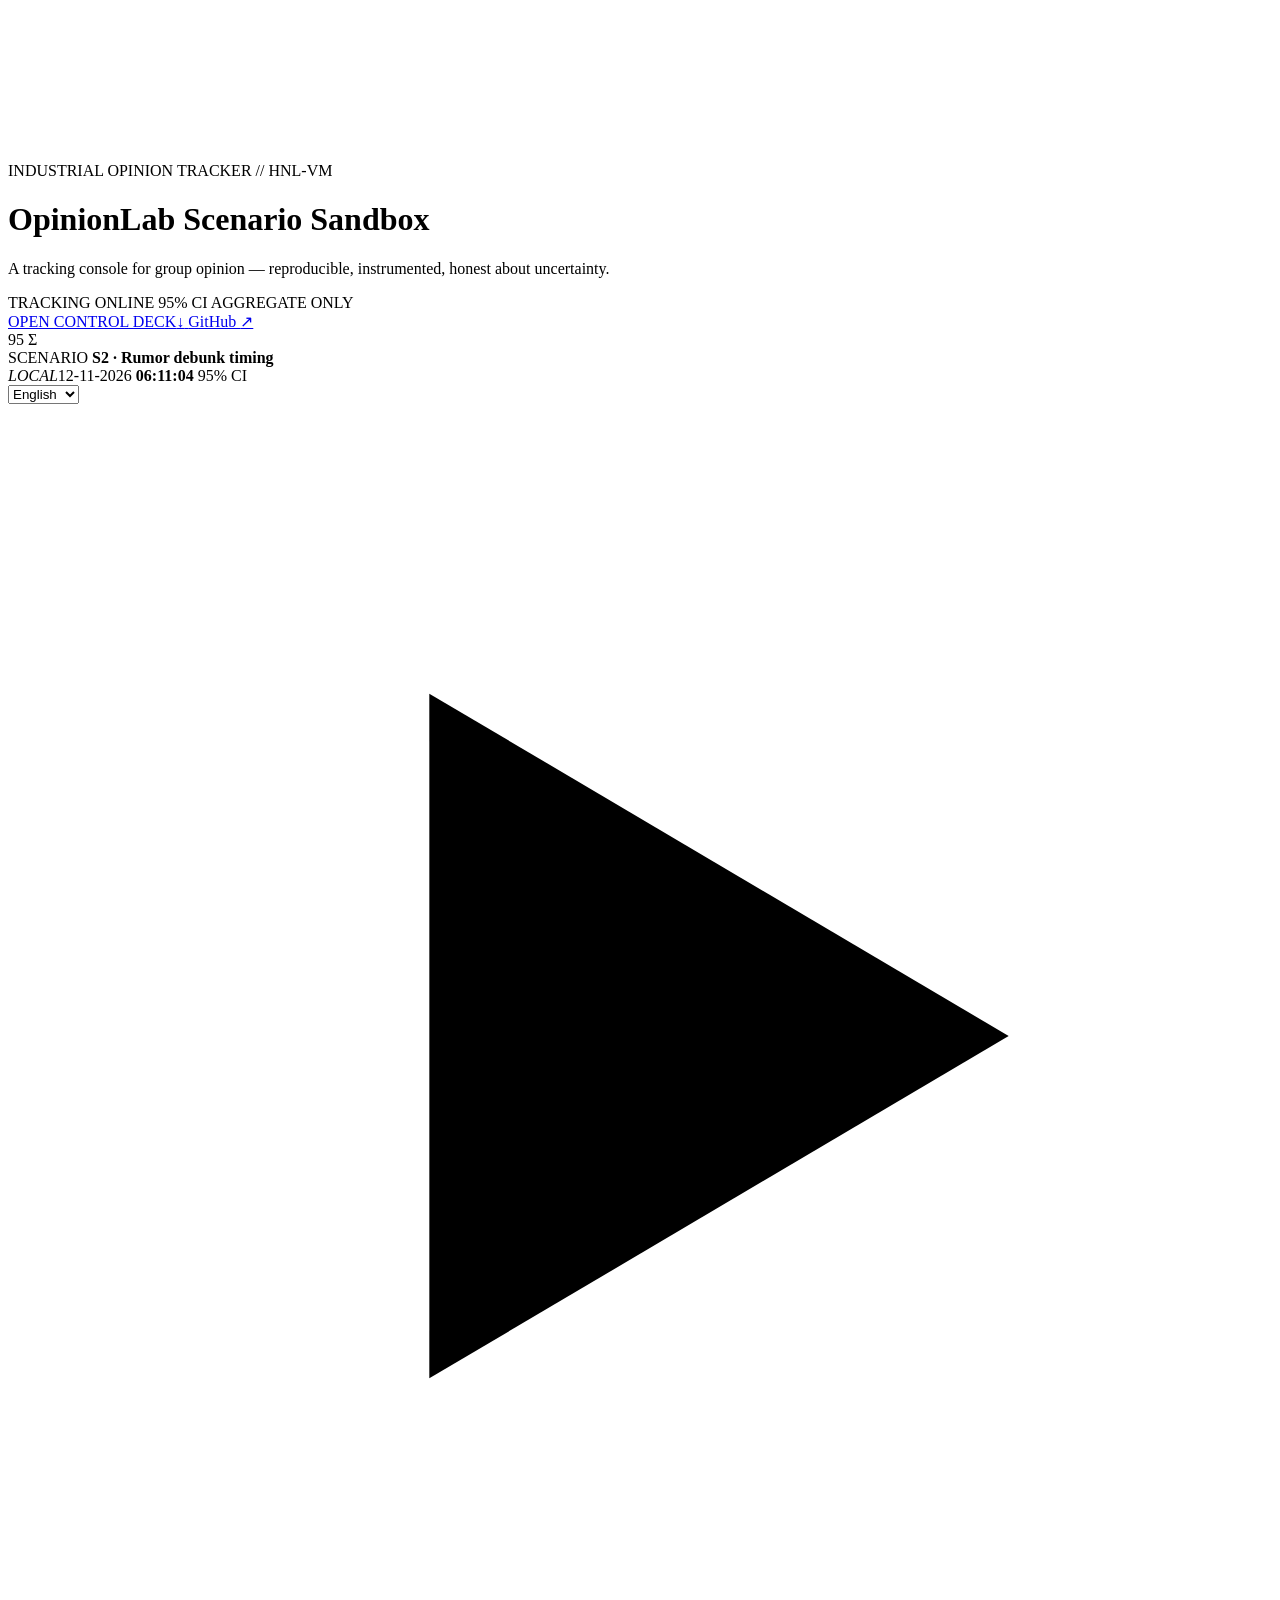
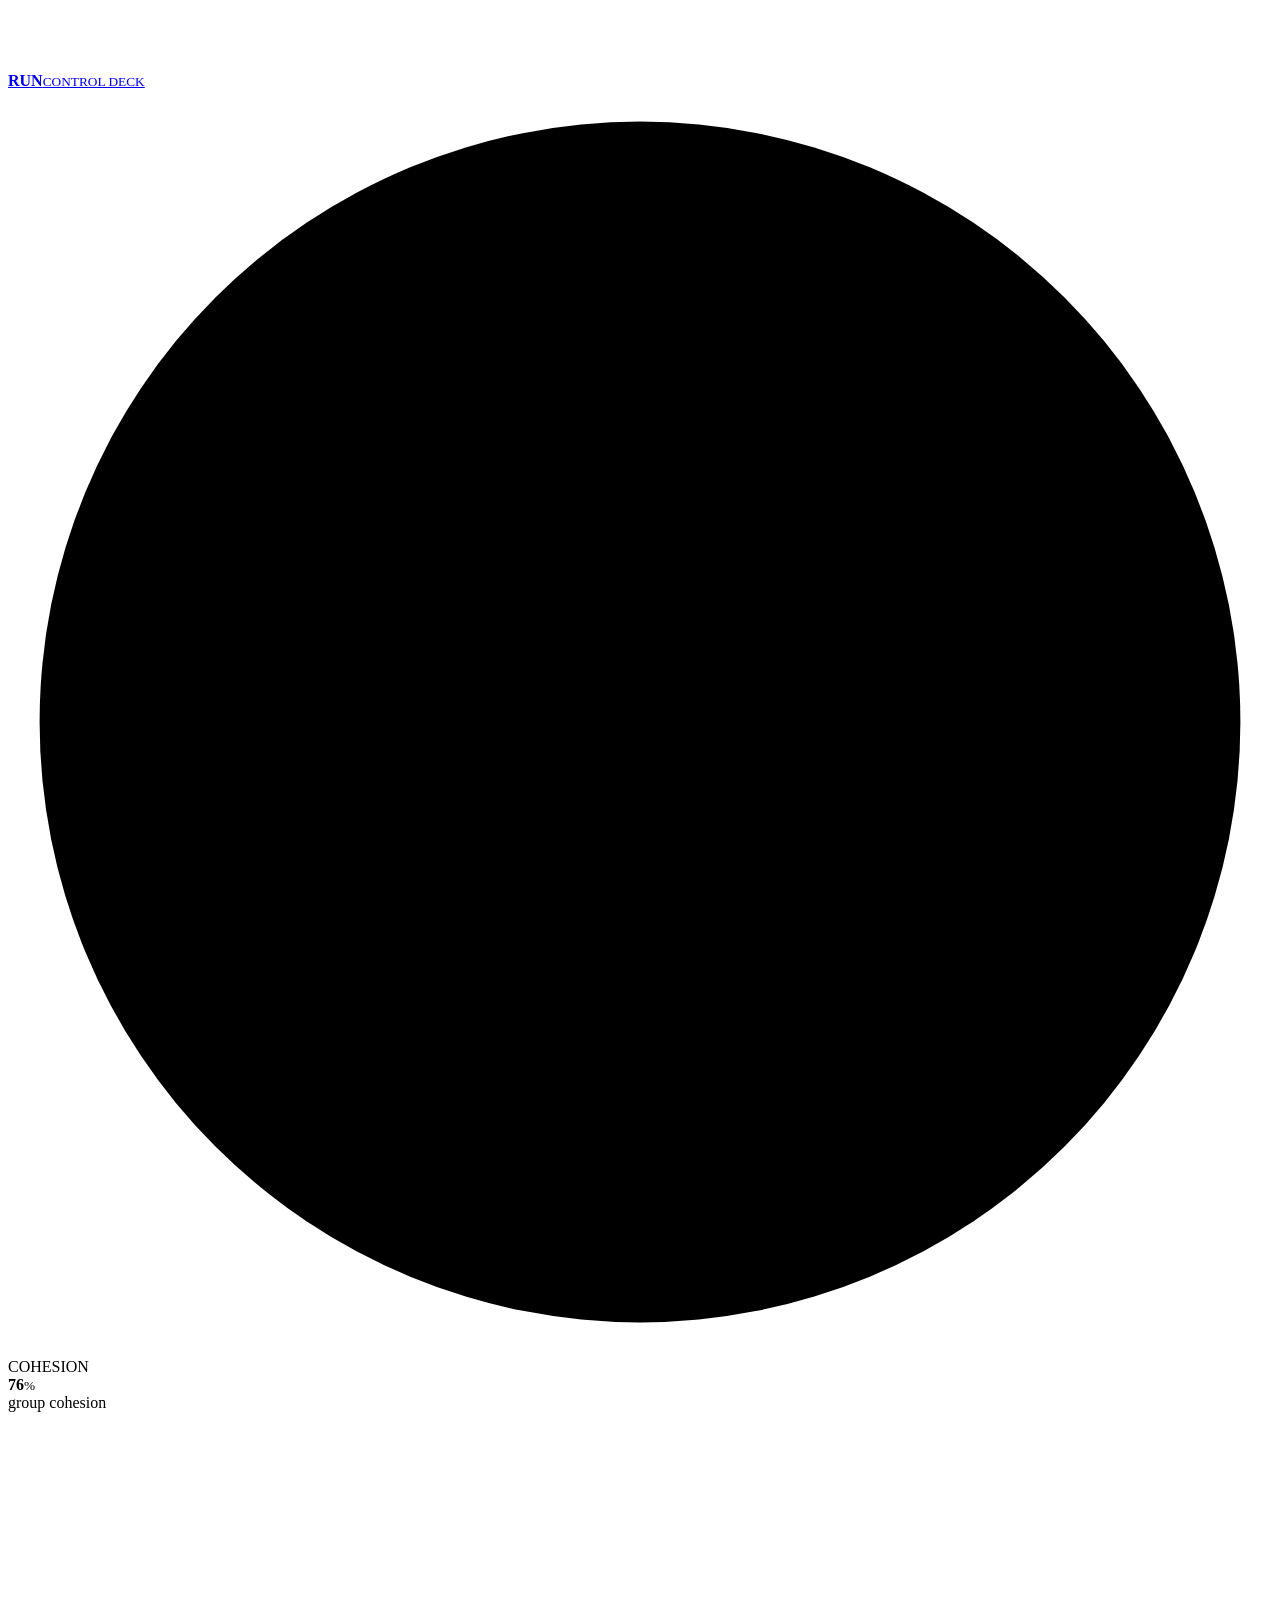
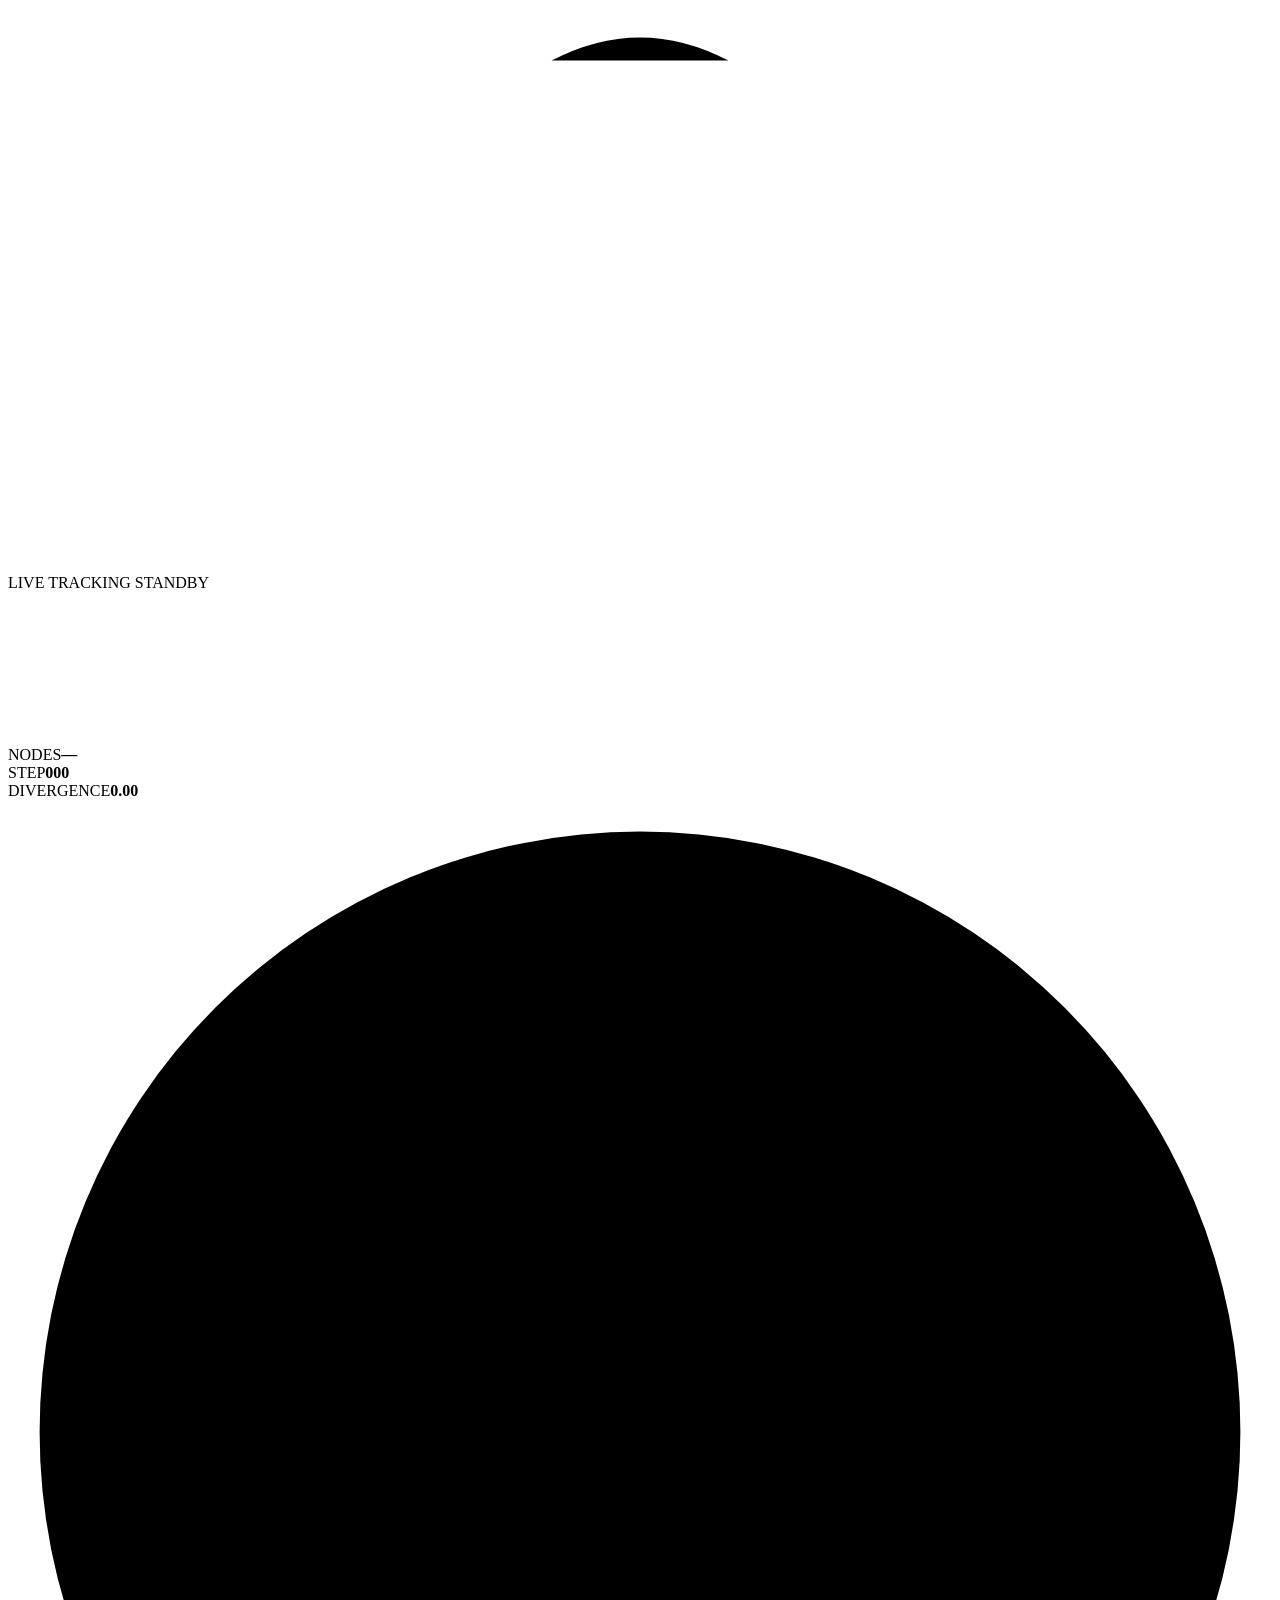
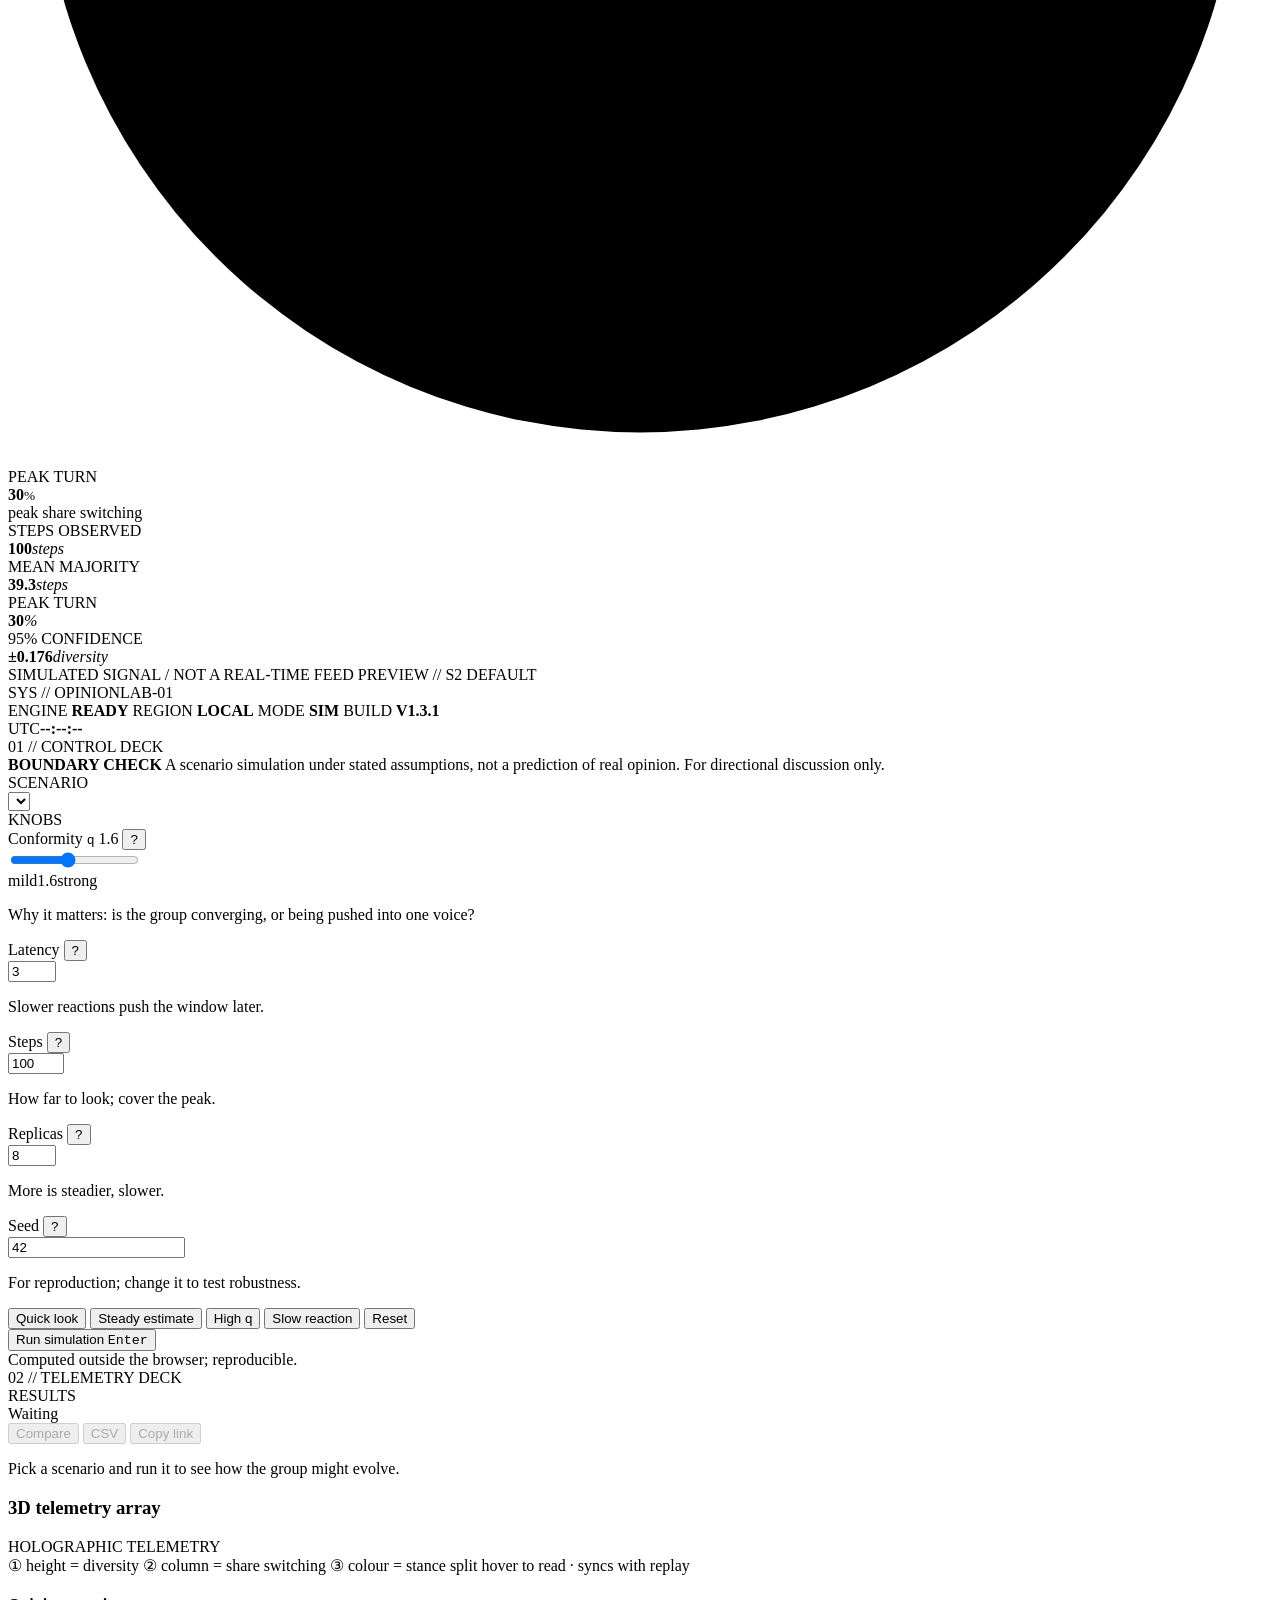
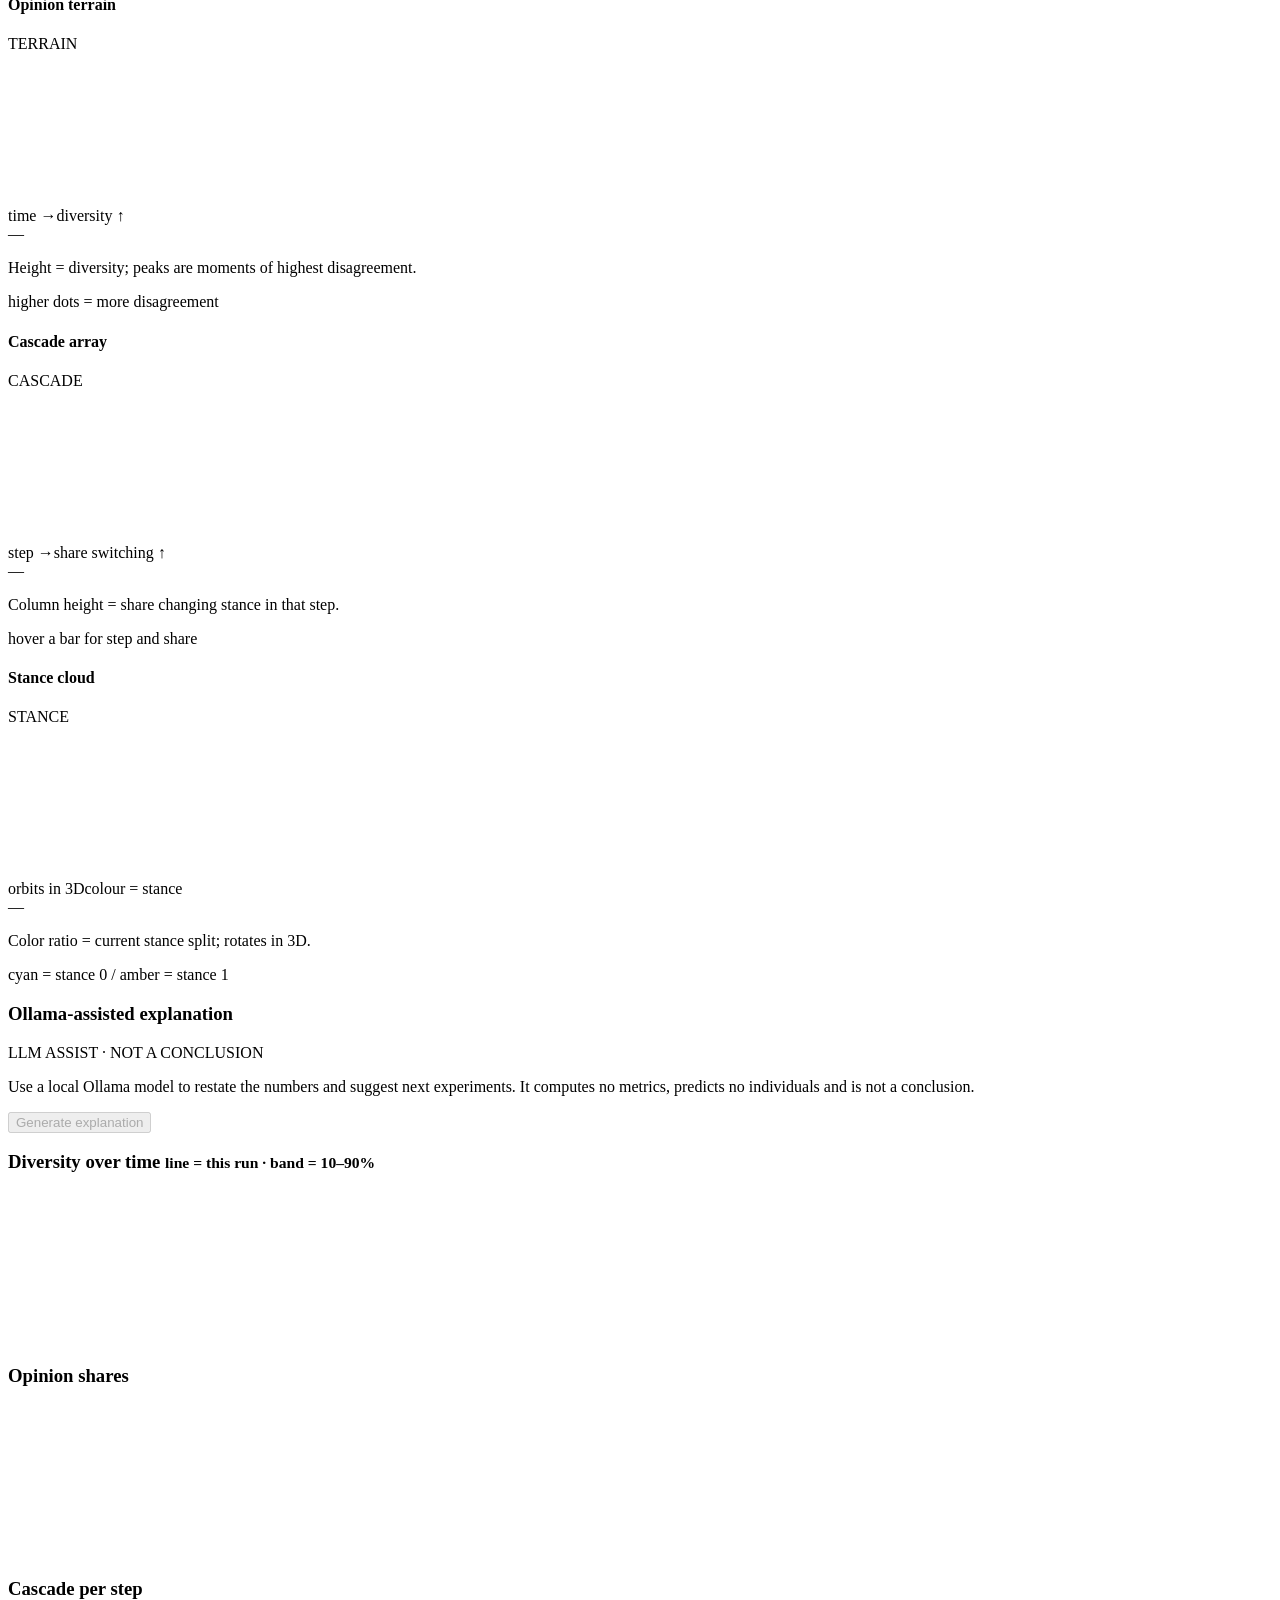
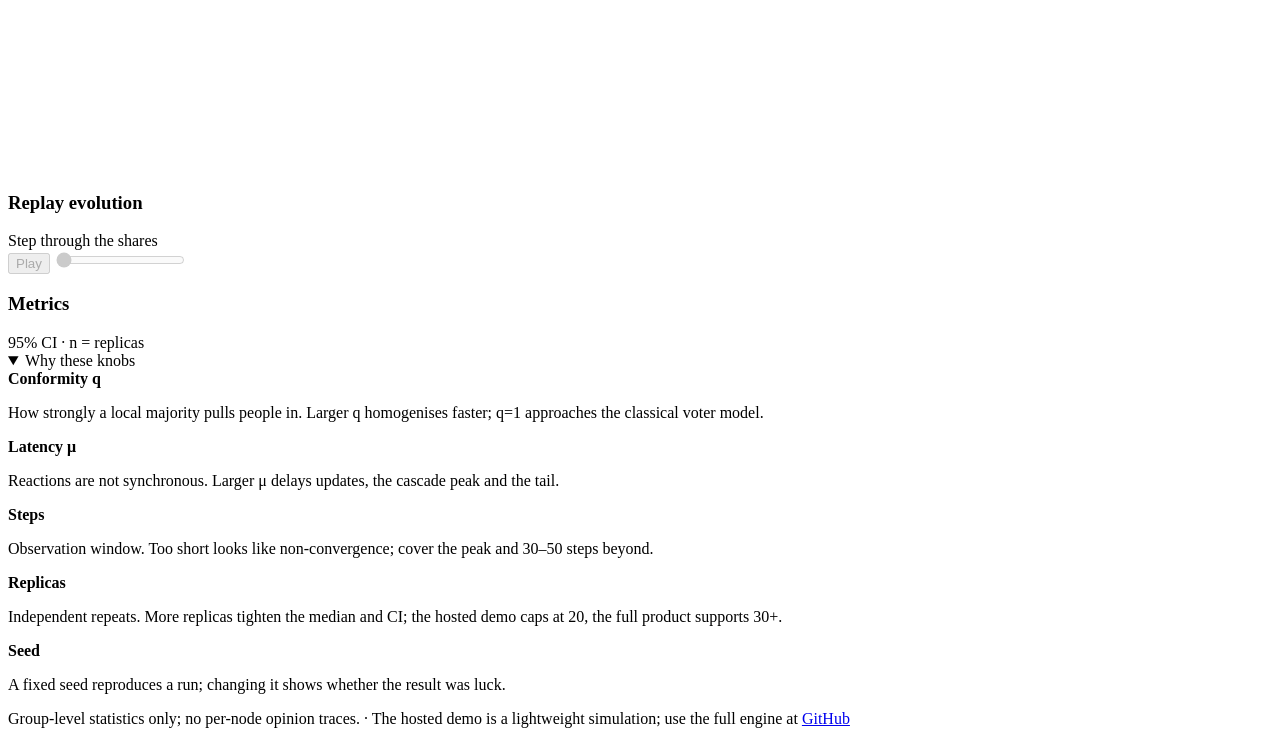
==== commit 13204b21: "feat: polish language settings and localized narration - show native language names and localize the" ====
--- a/site/index.html
+++ b/site/index.html
@@ -53,16 +53,16 @@
           </div>
         </div>
         <div class="cluster-clock">
-          <span class="cluster-date"><em>LOCAL</em><span id="heroDate">12-11-2026</span></span>
+          <span class="cluster-date"><em data-i18n="localTime">LOCAL</em><span id="heroDate">12-11-2026</span></span>
           <b id="heroClock">06:11:04</b>
           <span class="cluster-signal"><i class="led"></i> 95% CI</span>
         </div>
         <div class="cluster-actions">
-          <select id="langToggle" class="lang-toggle" aria-label="Language / 语言 / 言語 / Sprache">
-            <option value="en">EN</option>
-            <option value="zh">中文</option>
-            <option value="ja">日本語</option>
-            <option value="de">DE</option>
+          <select id="langToggle" class="lang-toggle" aria-label="Language">
+            <option value="en" lang="en">English</option>
+            <option value="zh" lang="zh">中文</option>
+            <option value="ja" lang="ja">日本語</option>
+            <option value="de" lang="de">Deutsch</option>
           </select>
           <a id="heroRun" class="cluster-run" href="#controls" aria-label="Run the current scenario">
             <span class="cluster-run-icon" aria-hidden="true">
@@ -177,10 +177,10 @@
 <div class="cockpit-bar">
   <div class="cockpit-id"><span class="led"></span> SYS // OPINIONLAB-01</div>
   <div class="cockpit-status">
-    <span>ENGINE <b class="ok">READY</b></span>
-    <span>REGION <b>LOCAL</b></span>
-    <span>MODE <b>SIM</b></span>
-    <span class="hide-sm">BUILD <b>V1.3.1</b></span>
+    <span><span data-i18n="engineLabel">ENGINE</span> <b class="ok" data-i18n="ready">READY</b></span>
+    <span><span data-i18n="regionLabel">REGION</span> <b data-i18n="localRegion">LOCAL</b></span>
+    <span><span data-i18n="modeLabel">MODE</span> <b data-i18n="simMode">SIM</b></span>
+    <span class="hide-sm"><span data-i18n="buildLabel">BUILD</span> <b>V1.3.1</b></span>
   </div>
   <div class="cockpit-clock"><span>UTC</span><b id="cockpitClock">--:--:--</b></div>
 </div>
@@ -325,7 +325,7 @@
     <section id="fieldDeck" class="card field-deck">
       <div class="section-head">
         <h3 data-i18n="fieldTitle">3D telemetry array</h3>
-        <span class="tag">HOLOGRAPHIC TELEMETRY</span>
+        <span class="tag" data-i18n="fieldTag">HOLOGRAPHIC TELEMETRY</span>
       </div>
       <div class="field-guide">
         <span data-i18n="fieldGuide1">① height = diversity</span>
@@ -335,7 +335,7 @@
       </div>
       <div class="field-grid">
         <div class="field-card">
-          <div class="field-head"><h4 data-i18n="fieldWave">Opinion terrain</h4><span class="field-badge">TERRAIN</span></div>
+          <div class="field-head"><h4 data-i18n="fieldWave">Opinion terrain</h4><span class="field-badge" data-i18n="fieldBadgeTerrain">TERRAIN</span></div>
           <div class="field-wrap"><canvas id="fieldWave" aria-hidden="true"></canvas></div>
           <div class="field-axis"><span data-i18n="fieldAxisTime">time →</span><span data-i18n="fieldAxisDiversity">diversity ↑</span></div>
           <div id="fieldWaveStat" class="field-stats">—</div>
@@ -343,7 +343,7 @@
           <div class="field-legend" data-i18n="fieldWaveLegend">higher dots = more disagreement</div>
         </div>
         <div class="field-card">
-          <div class="field-head"><h4 data-i18n="fieldBars">Cascade array</h4><span class="field-badge">CASCADE</span></div>
+          <div class="field-head"><h4 data-i18n="fieldBars">Cascade array</h4><span class="field-badge" data-i18n="fieldBadgeCascade">CASCADE</span></div>
           <div class="field-wrap"><canvas id="fieldBars" aria-hidden="true"></canvas></div>
           <div class="field-axis"><span data-i18n="fieldAxisStep">step →</span><span data-i18n="fieldAxisShare">share switching ↑</span></div>
           <div id="fieldBarsStat" class="field-stats">—</div>
@@ -351,7 +351,7 @@
           <div class="field-legend" data-i18n="fieldBarsLegend">hover a bar for step and share</div>
         </div>
         <div class="field-card">
-          <div class="field-head"><h4 data-i18n="fieldCloud">Stance cloud</h4><span class="field-badge">STANCE</span></div>
+          <div class="field-head"><h4 data-i18n="fieldCloud">Stance cloud</h4><span class="field-badge" data-i18n="fieldBadgeStance">STANCE</span></div>
           <div class="field-wrap"><canvas id="fieldCloud" aria-hidden="true"></canvas></div>
           <div class="field-axis"><span data-i18n="fieldAxisOrbit">orbits in 3D</span><span data-i18n="fieldAxisStance">colour = stance</span></div>
           <div id="fieldCloudStat" class="field-stats">—</div>
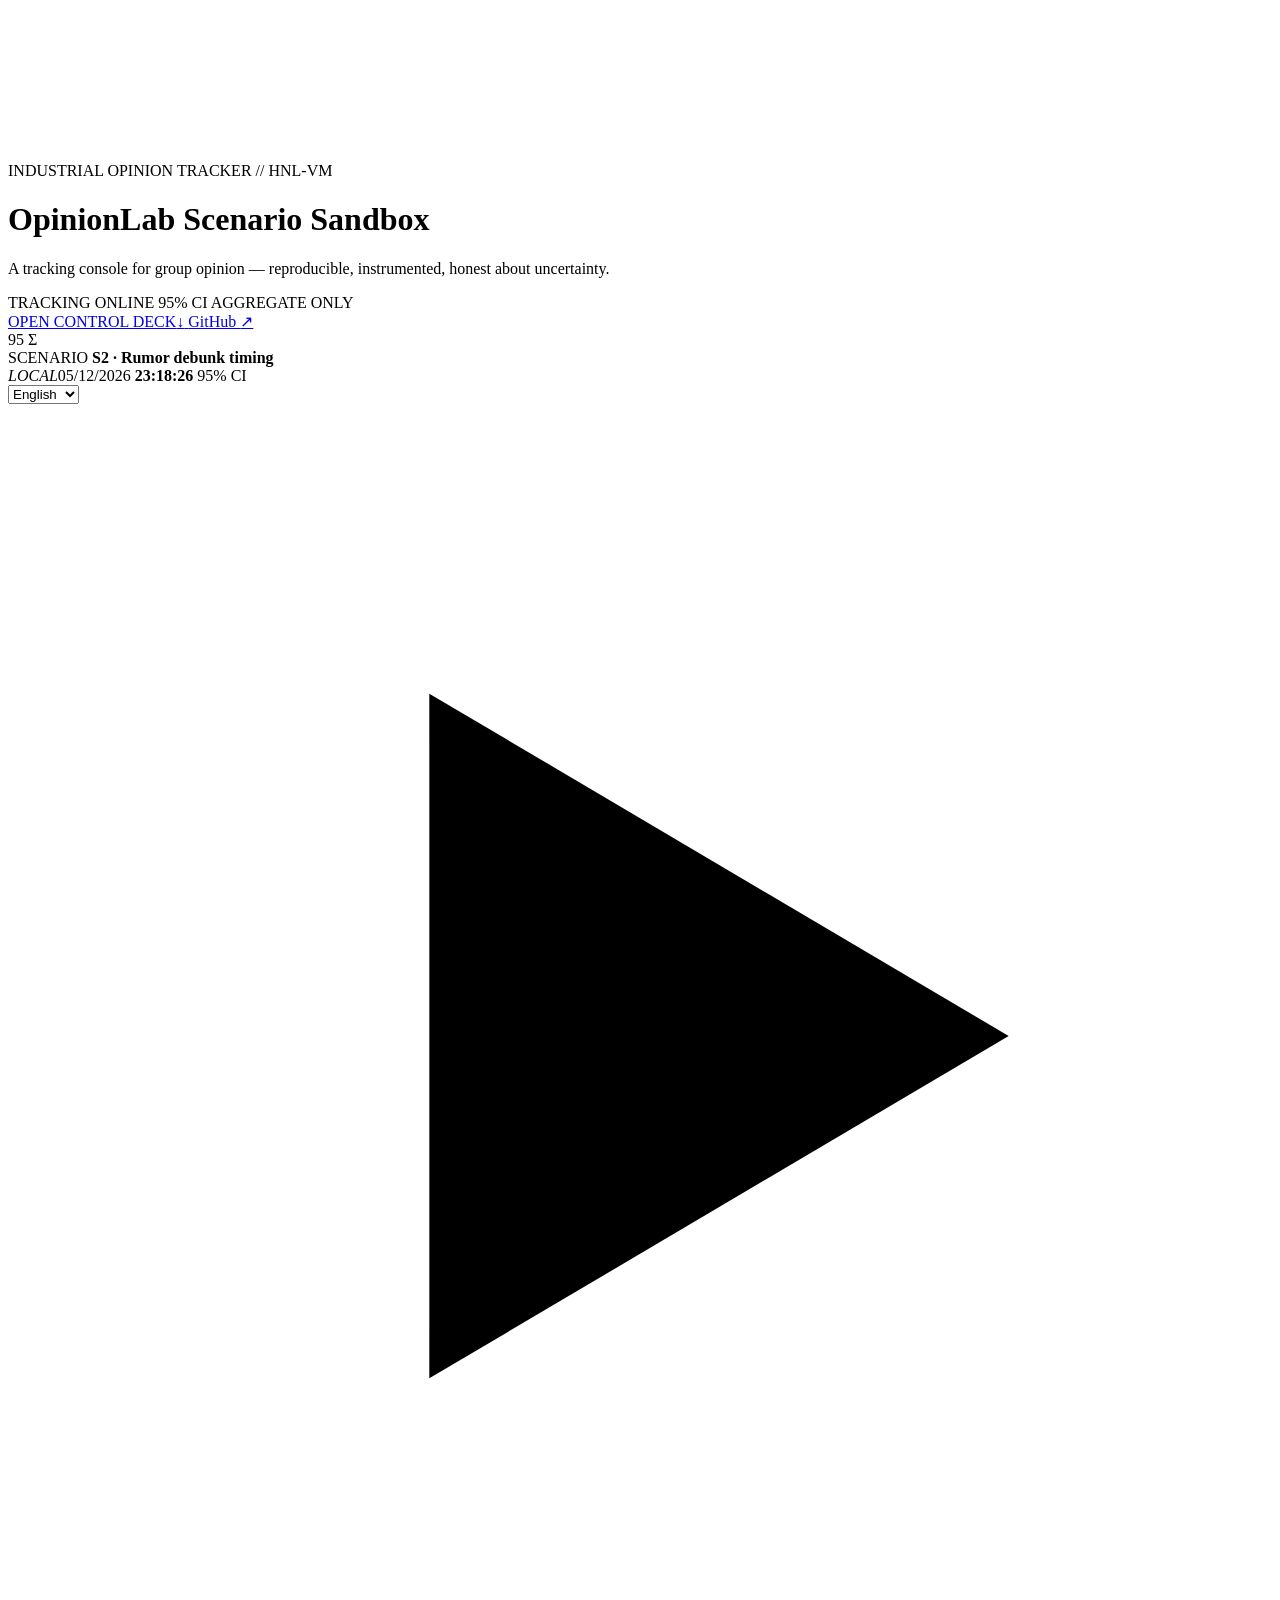
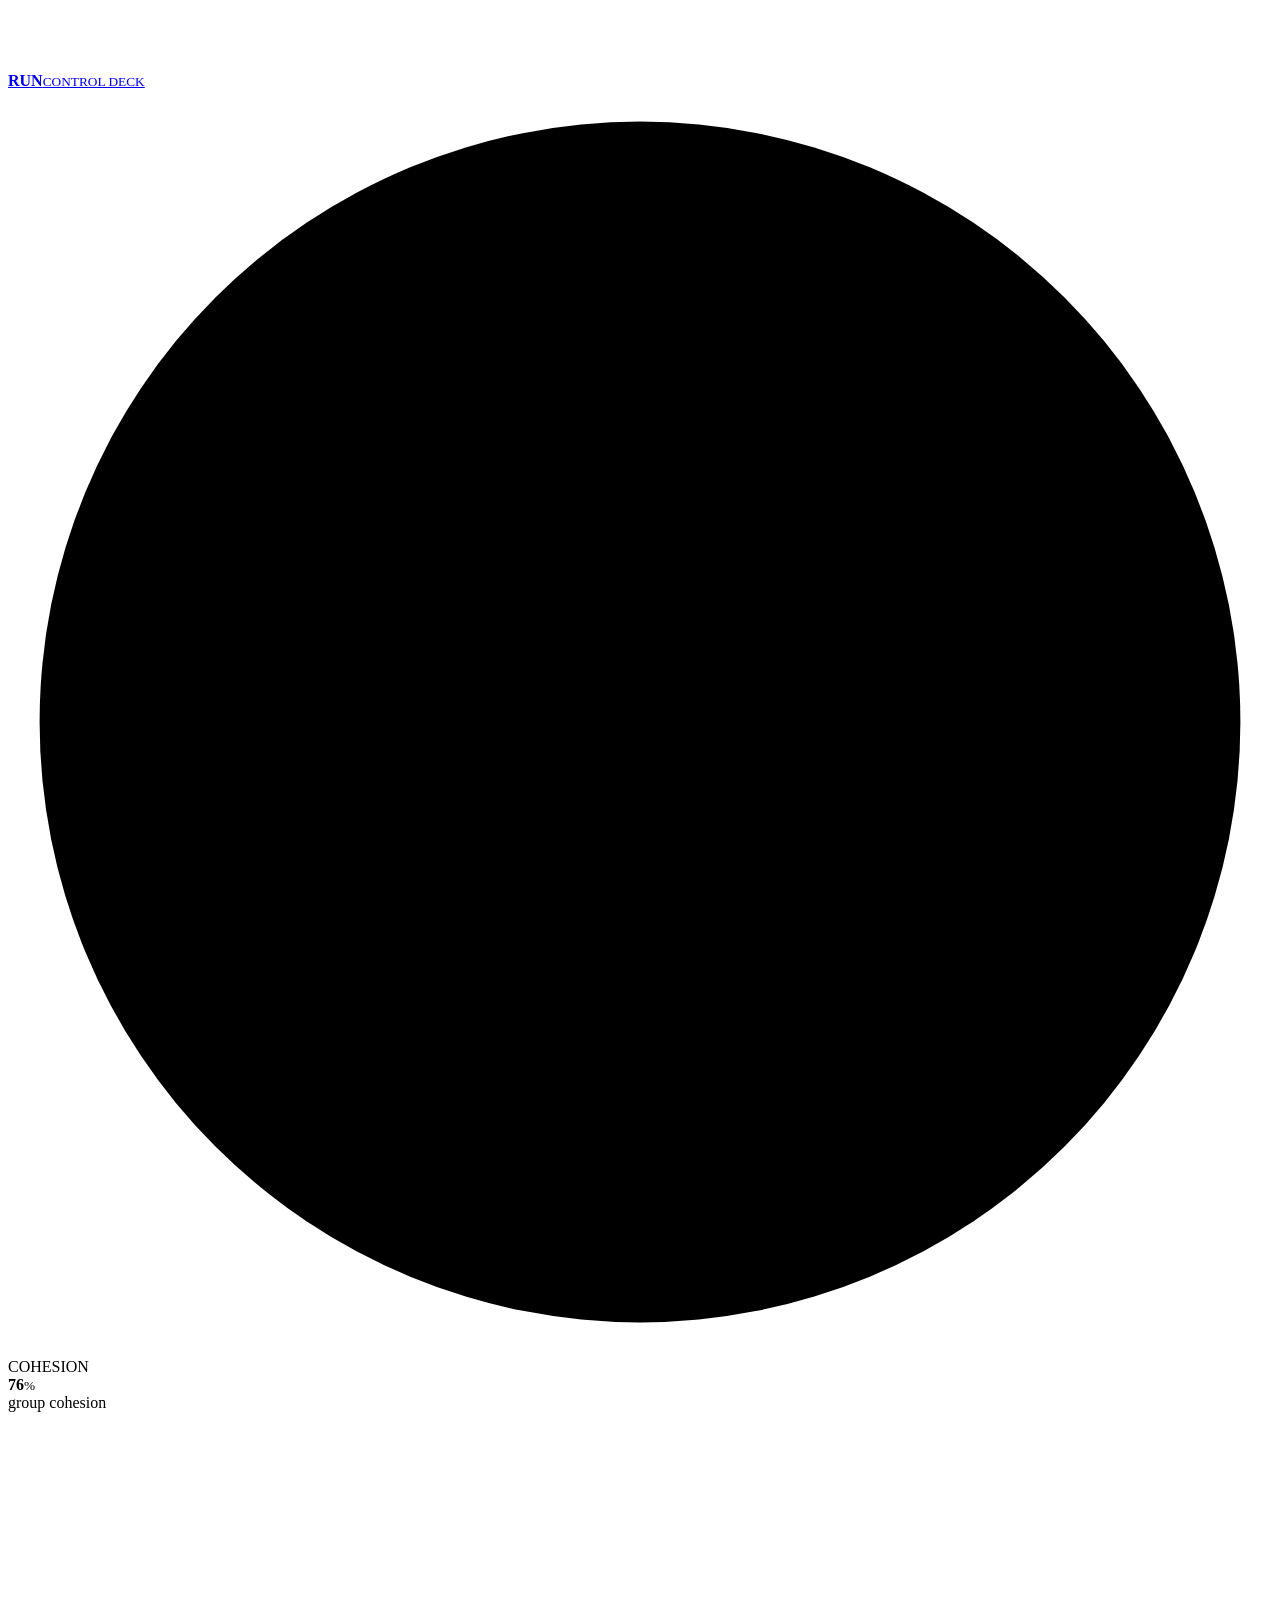
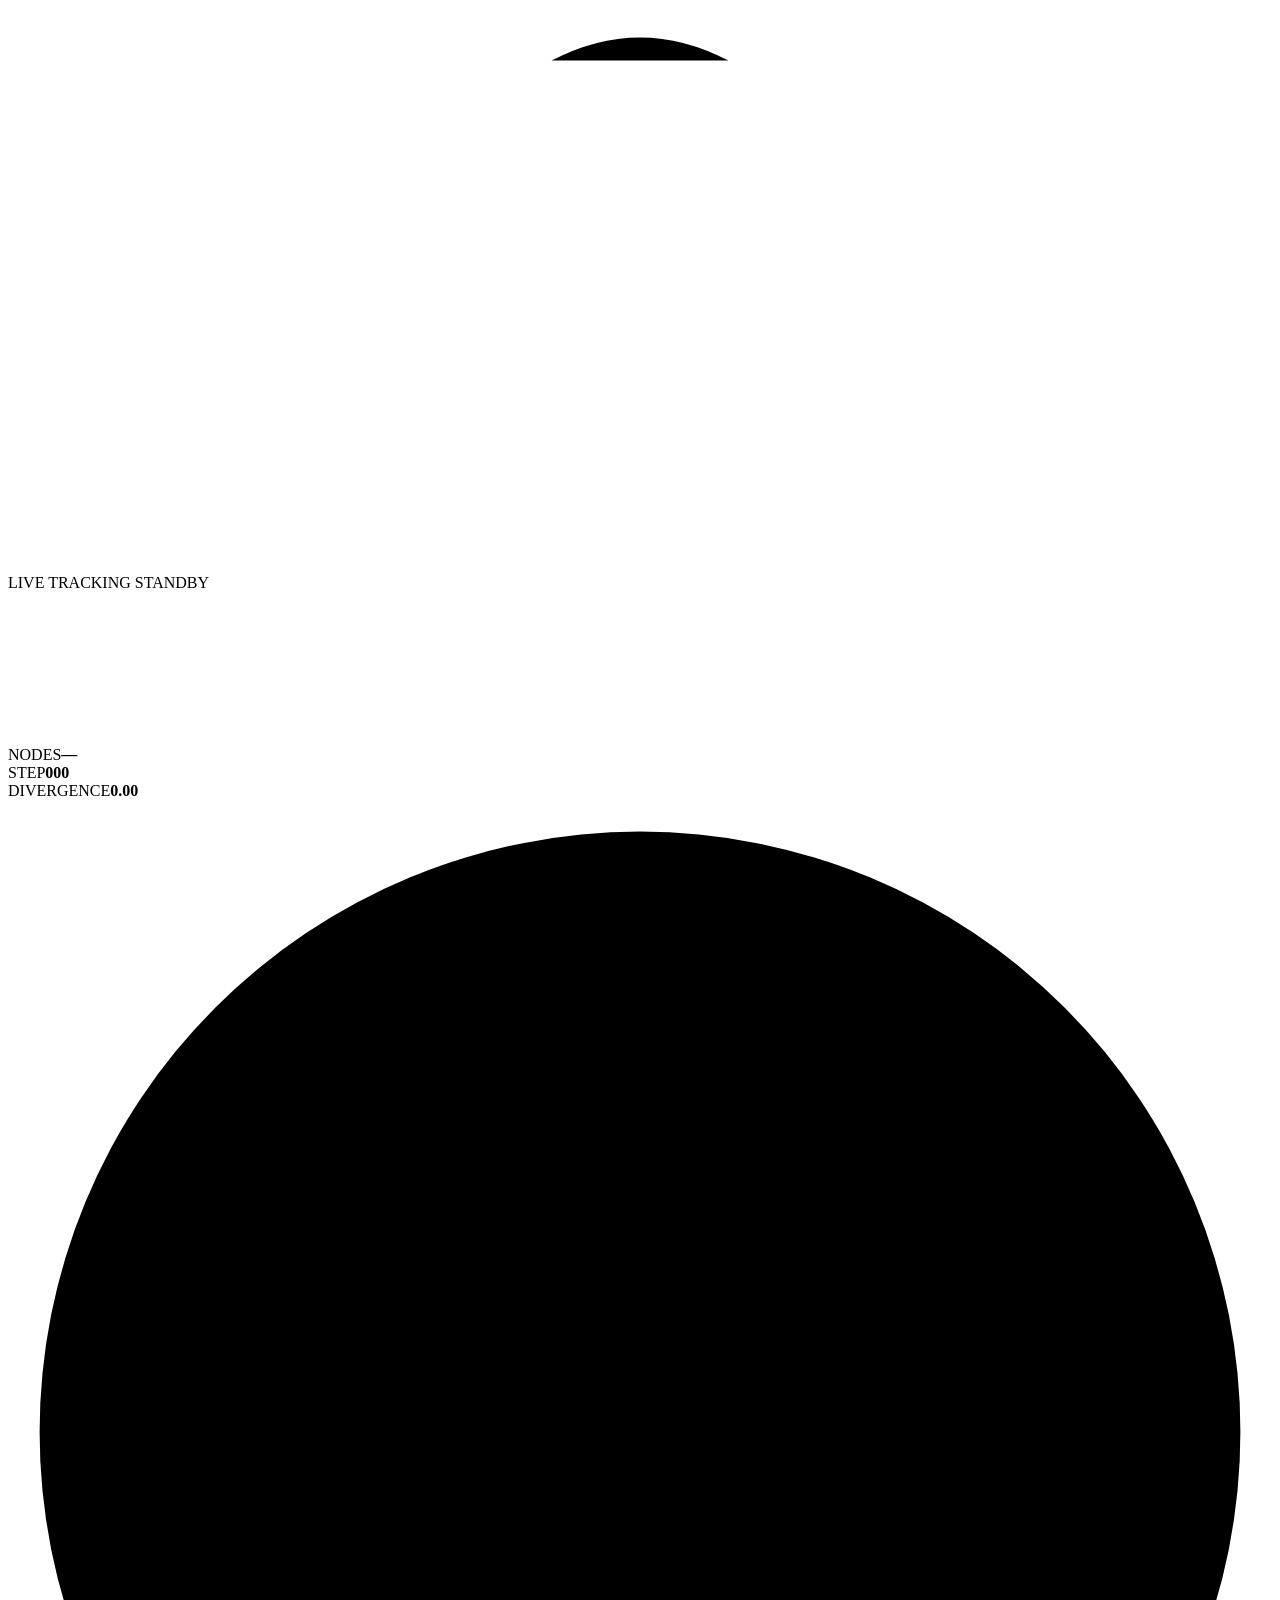
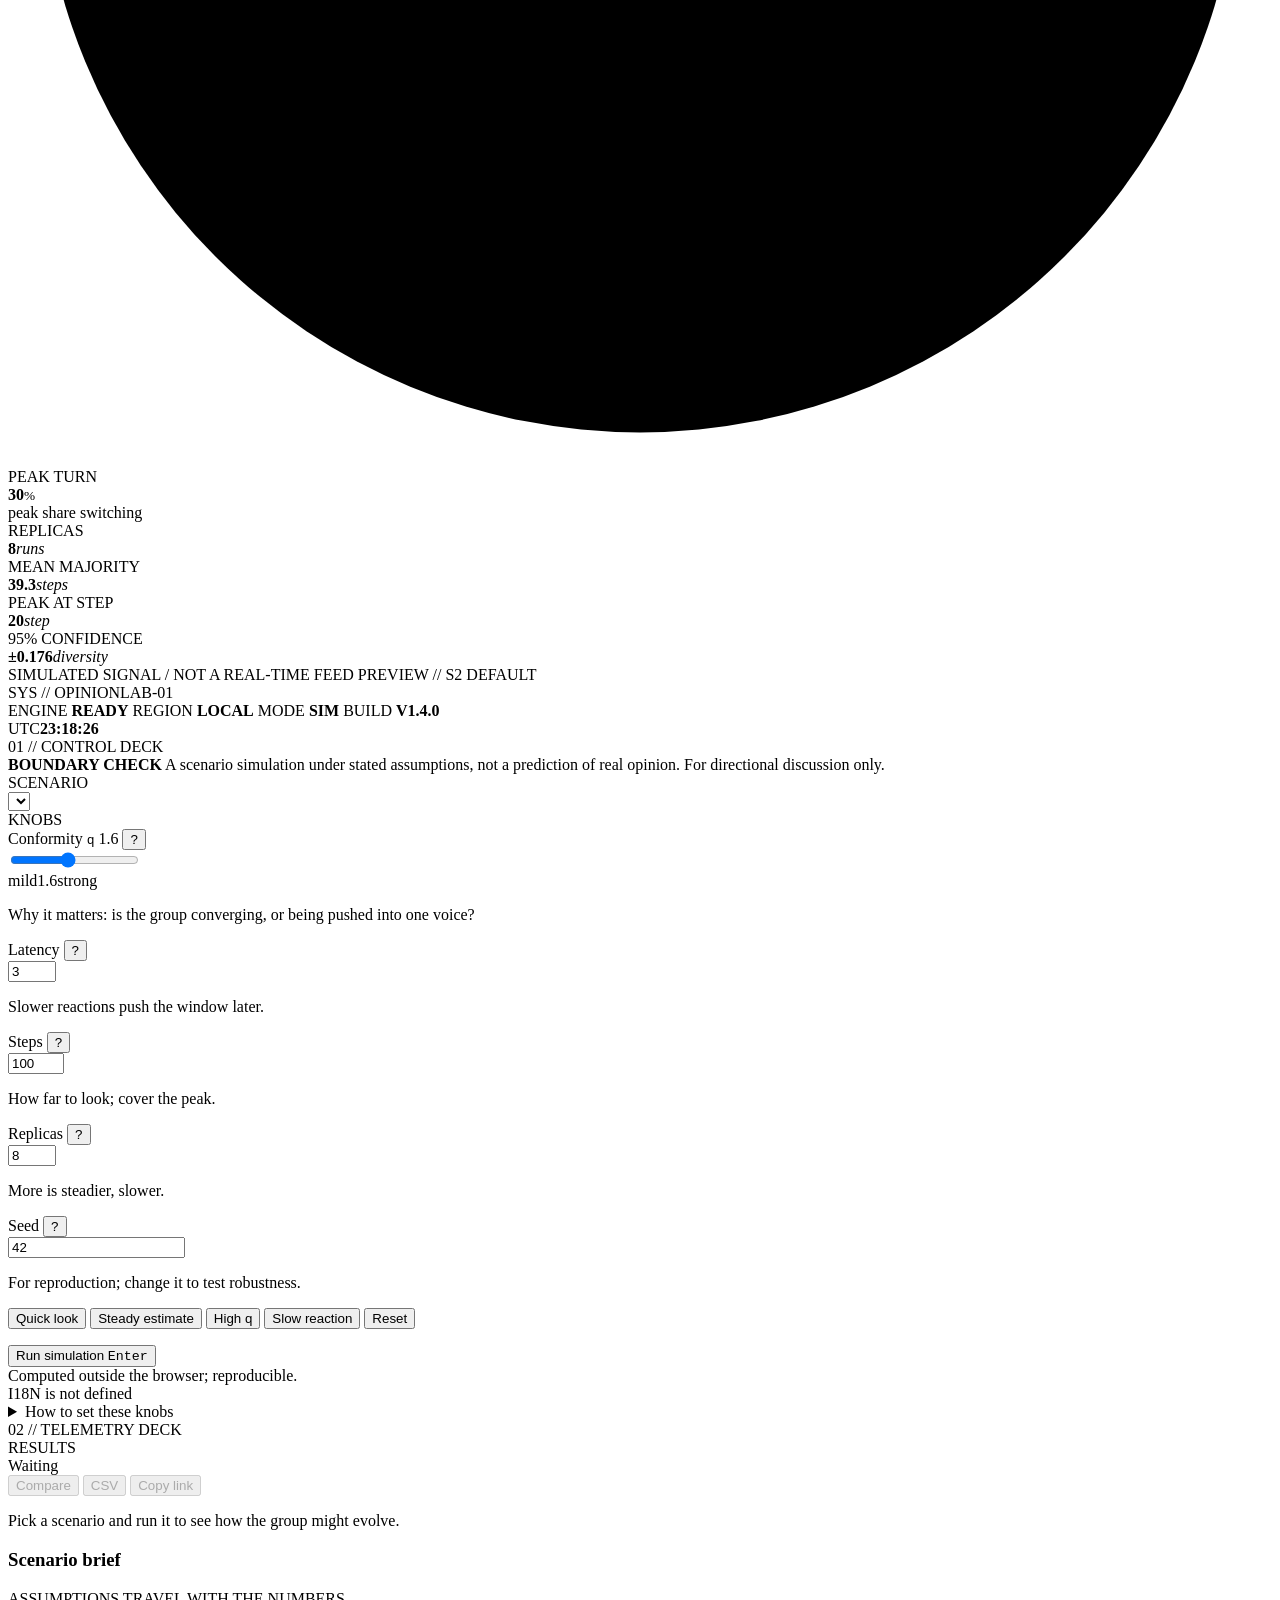
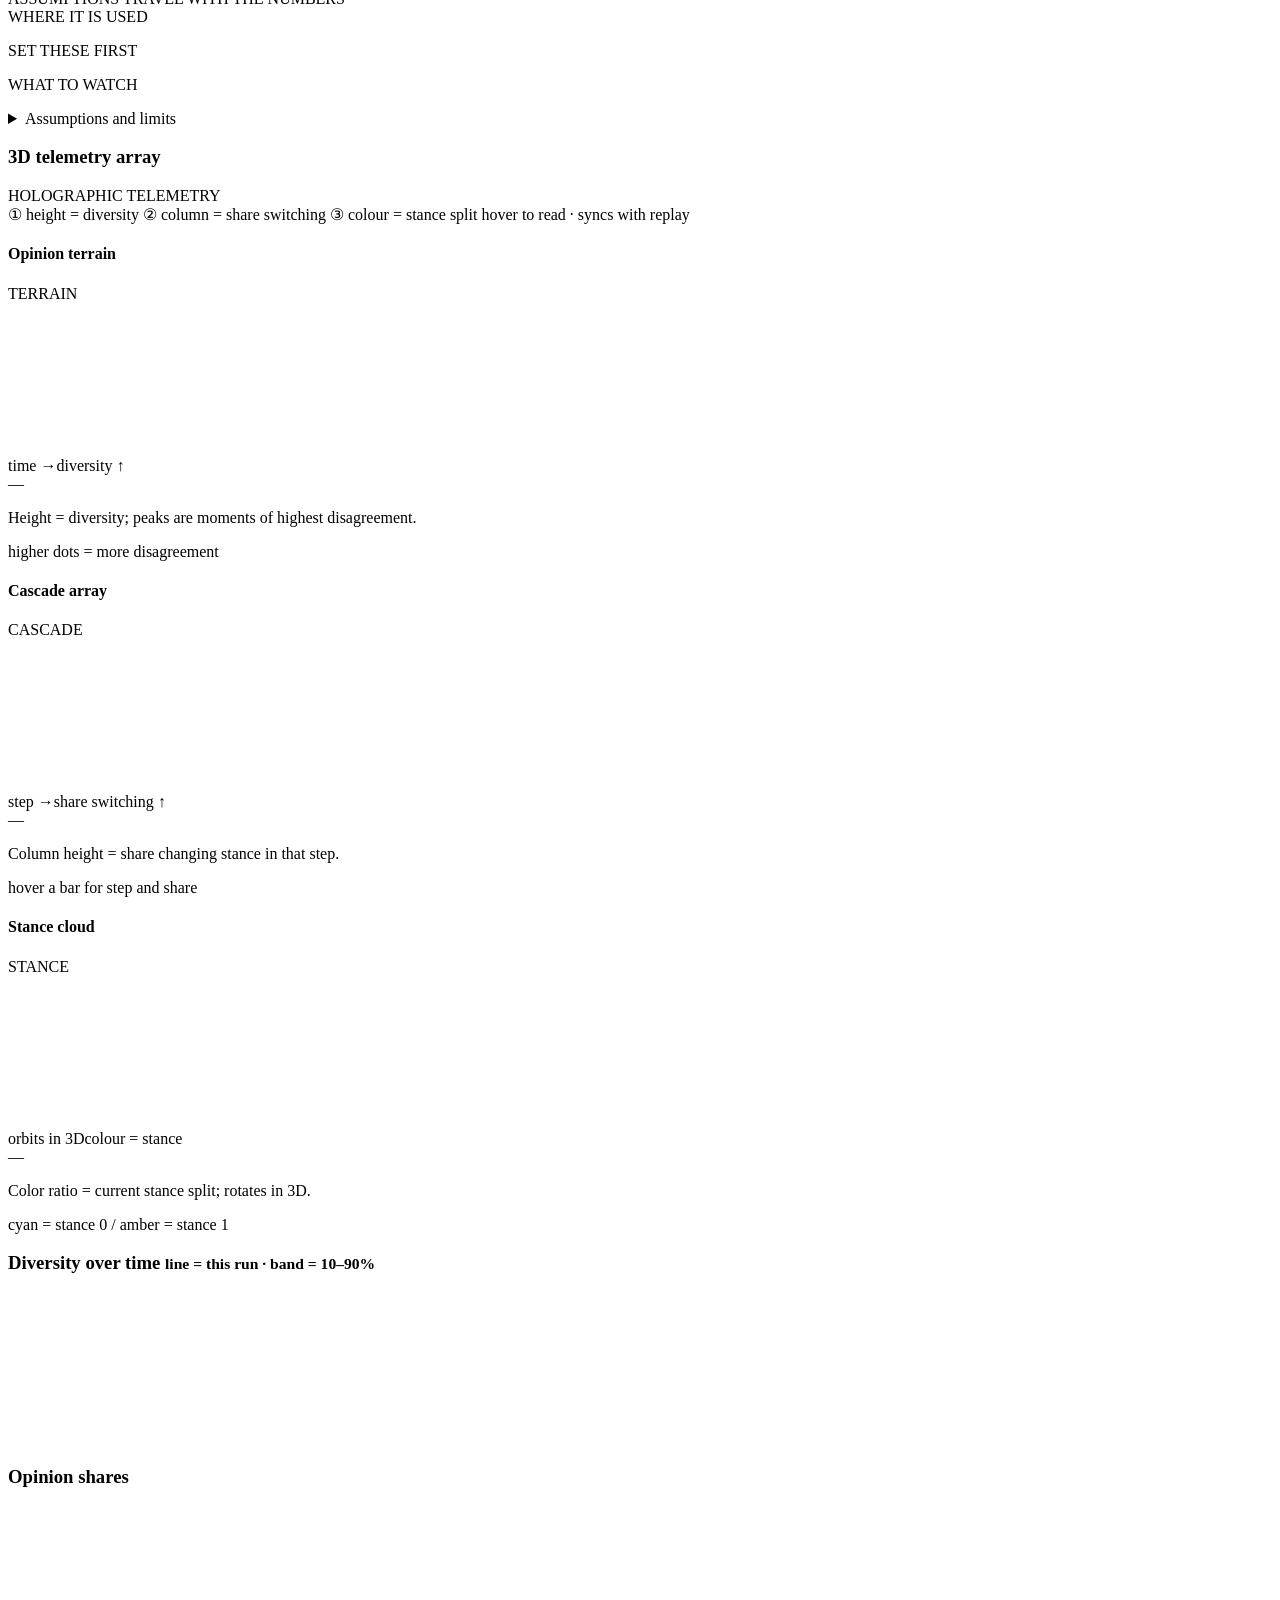
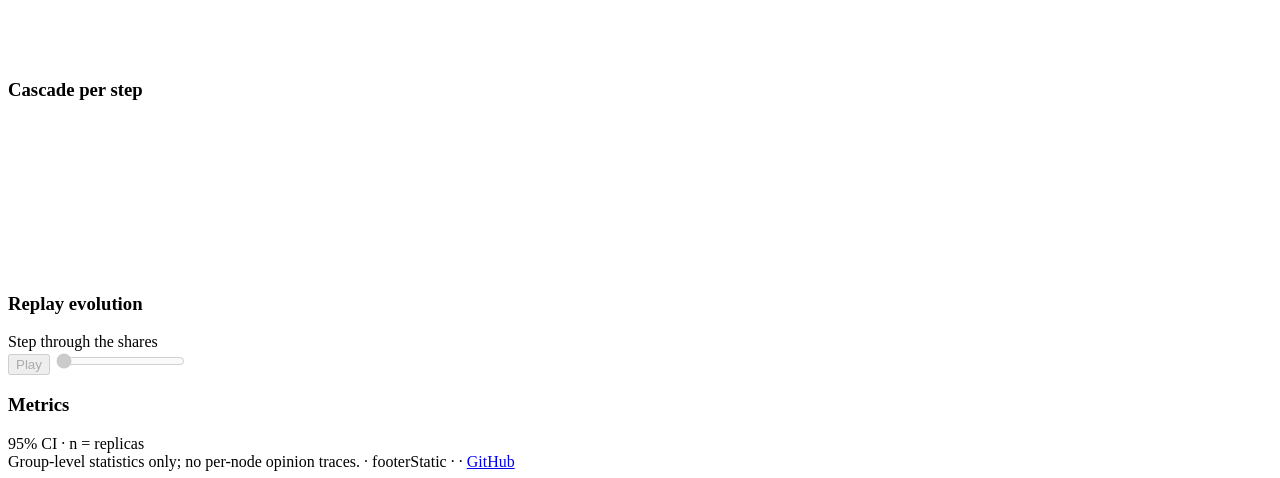
==== commit c72e7f73: "feat: ship v1.4.0 clarity, rigour and single-container demo - Add censored Student-t consensus inter" ====
--- a/site/index.html
+++ b/site/index.html
@@ -3,16 +3,17 @@
 <head>
 <meta charset="utf-8">
 <meta name="viewport" content="width=device-width, initial-scale=1">
-<title>OpinionLab · Live Scenario Sandbox</title>
+<meta name="opinionlab-mode" content="static">
+<title>OpinionLab · Scenario Sandbox</title>
 <link rel="icon" href="data:image/svg+xml,%3Csvg xmlns='http://www.w3.org/2000/svg' viewBox='0 0 32 32'%3E%3Crect width='32' height='32' rx='7' fill='%23050b12'/%3E%3Ccircle cx='16' cy='16' r='9' fill='none' stroke='%2322d3ee' stroke-width='2'/%3E%3Ccircle cx='16' cy='16' r='3' fill='%2334d399'/%3E%3C/svg%3E">
 <link rel="stylesheet" href="./style.css">
 <script src="./echarts.min.js"></script>
 <script defer src="./i18n.js"></script>
 <script defer src="./scene.js"></script>
-<script defer src="./sim.js"></script>
 <script defer src="./galaxy.js"></script>
 <script defer src="./field3d.js"></script>
 <script defer src="./particles.js"></script>
+<script defer src="./sim.js"></script>
 <script defer src="./app.js"></script>
 </head>
 <body>
@@ -149,16 +150,16 @@
       <div class="cluster-footer">
         <div class="cluster-kpis">
           <div class="cluster-kpi">
-            <span data-i18n="kpiSteps">STEPS OBSERVED</span>
-            <div><b id="heroSteps">100</b><em data-i18n="unitSteps">steps</em></div>
+            <span data-i18n="kpiReplicas">REPLICAS</span>
+            <div><b id="heroReplicas">8</b><em data-i18n="unitRuns">runs</em></div>
           </div>
           <div class="cluster-kpi">
             <span data-i18n="kpiMajority">MEAN MAJORITY</span>
             <div><b id="heroMajority">39.3</b><em data-i18n="unitSteps">steps</em></div>
           </div>
           <div class="cluster-kpi">
-            <span data-i18n="kpiPeak">PEAK TURN</span>
-            <div><b id="heroPeak">30</b><em>%</em></div>
+            <span data-i18n="kpiPeakStep">PEAK AT STEP</span>
+            <div><b id="heroPeakStep">20</b><em data-i18n="unitStepShort">step</em></div>
           </div>
           <div class="cluster-kpi">
             <span data-i18n="kpiCi">95% CONFIDENCE</span>
@@ -180,7 +181,7 @@
     <span><span data-i18n="engineLabel">ENGINE</span> <b class="ok" data-i18n="ready">READY</b></span>
     <span><span data-i18n="regionLabel">REGION</span> <b data-i18n="localRegion">LOCAL</b></span>
     <span><span data-i18n="modeLabel">MODE</span> <b data-i18n="simMode">SIM</b></span>
-    <span class="hide-sm"><span data-i18n="buildLabel">BUILD</span> <b>V1.3.1</b></span>
+    <span class="hide-sm"><span data-i18n="buildLabel">BUILD</span> <b>V1.4.0</b></span>
   </div>
   <div class="cockpit-clock"><span>UTC</span><b id="cockpitClock">--:--:--</b></div>
 </div>
@@ -275,14 +276,43 @@
       <button type="button" class="chip" data-preset="slow" data-i18n="slow">Slow reaction</button>
       <button type="button" class="chip ghost" id="reset" data-i18n="reset">Reset</button>
     </div>
+    <p id="limitNote" class="hint"></p>
 
     <button id="run" class="primary">
       <span class="spinner" aria-hidden="true"></span>
       <span class="label" data-i18n="run">Run simulation</span>
       <kbd>Enter</kbd>
     </button>
-    <div id="status" class="status" data-i18n="statusIdle">Computed outside the browser; reproducible.</div>
-    <div id="error" class="error"></div>
+    <div id="status" class="status" aria-live="polite" data-i18n="statusIdle">Computed outside the browser; reproducible.</div>
+    <div id="error" class="error" role="alert"></div>
+
+    <details id="paramGuide" class="param-guide">
+      <summary data-i18n="guideSummary">How to set these knobs</summary>
+      <table>
+        <thead><tr>
+          <th data-i18n="paramKnob">Knob</th>
+          <th data-i18n="paramRaise">If you raise it</th>
+          <th data-i18n="paramCalibrate">Calibrate from</th>
+        </tr></thead>
+        <tbody>
+          <tr><th><code>q</code> <span data-i18n="qLabel">Conformity</span></th>
+            <td data-i18n="paramQRaise">Faster homogenisation; final diversity falls and cascades can get sharper.</td>
+            <td data-i18n="paramQCalibrate">Observed majority-following in replies or votes; start at 1.0 for the classical limit.</td></tr>
+          <tr><th><code>&mu;</code> <span data-i18n="latencyLabel">Latency</span></th>
+            <td data-i18n="paramMuRaise">Peak and tail move later; fewer people update per step.</td>
+            <td data-i18n="paramMuCalibrate">Median time between a user seeing a post and replying; use sigma for the spread.</td></tr>
+          <tr><th><span data-i18n="stepsLabel">Steps</span></th>
+            <td data-i18n="paramStepsRaise">Captures more of the tail, at linear cost.</td>
+            <td data-i18n="paramStepsCalibrate">Cover the cascade peak plus 30-50 steps; do not stop at the peak.</td></tr>
+          <tr><th><span data-i18n="repeatsLabel">Replicas</span></th>
+            <td data-i18n="paramRepeatsRaise">Tighter 95% interval and steadier verdict; slower run.</td>
+            <td data-i18n="paramRepeatsCalibrate">Budget for 30+ before a decision; the demo caps at the limit shown below the button.</td></tr>
+          <tr><th><span data-i18n="seedLabel">Seed</span></th>
+            <td data-i18n="paramSeedRaise">Changes the random draw, not the model.</td>
+            <td data-i18n="paramSeedCalibrate">Fix it for a reproducible baseline; re-run 3-5 seeds to test robustness.</td></tr>
+        </tbody>
+      </table>
+    </details>
   </aside>
 
   <section class="results">
@@ -298,14 +328,42 @@
           <div id="verdict" class="verdict" data-i18n="waiting">Waiting</div>
         </div>
         <div class="toolbar">
-          <button id="compare" class="ghost" disabled data-i18n="compare">Compare</button>
+          <button id="compare" class="ghost" disabled aria-pressed="false" data-i18n="compare">Compare</button>
+          <button id="download" class="ghost" disabled data-i18n="report">Report</button>
           <button id="csv" class="ghost" disabled data-i18n="csv">CSV</button>
           <button id="copy" class="ghost" disabled data-i18n="copy">Copy link</button>
         </div>
       </div>
-      <p id="summary" class="summary" data-i18n="summaryIdle">Pick a scenario and run it to see how the group might evolve.</p>
+      <p id="summary" class="summary" aria-live="polite" data-i18n="summaryIdle">Pick a scenario and run it to see how the group might evolve.</p>
       <div id="reading" class="reading"></div>
-    </div>
+      <div id="quality" class="quality" hidden></div>
+    </div>
+
+    <section id="scenarioBrief" class="card scenario-brief" aria-live="polite">
+      <div class="section-head">
+        <h3 data-i18n="briefTitle">Scenario brief</h3>
+        <span class="tag" data-i18n="briefTag">ASSUMPTIONS TRAVEL WITH THE NUMBERS</span>
+      </div>
+      <div class="brief-grid">
+        <div class="brief-row">
+          <span class="brief-key" data-i18n="briefRealWorld">WHERE IT IS USED</span>
+          <p id="briefRealWorld"></p>
+        </div>
+        <div class="brief-row">
+          <span class="brief-key" data-i18n="briefParameters">SET THESE FIRST</span>
+          <p id="briefParameters"></p>
+        </div>
+        <div class="brief-row">
+          <span class="brief-key" data-i18n="briefWatch">WHAT TO WATCH</span>
+          <p id="briefWatch"></p>
+        </div>
+      </div>
+      <details class="brief-more">
+        <summary data-i18n="briefAssumptions">Assumptions and limits</summary>
+        <p id="briefAssumptions"></p>
+        <p id="briefLimitations"></p>
+      </details>
+    </section>
 
     <section id="decision" class="card decision" hidden>
       <div class="section-head">
@@ -413,23 +471,14 @@
       <div id="delta" class="delta"></div>
     </div>
 
-    <details class="card guide" open>
-      <summary data-i18n="guideSummary">Why these knobs</summary>
-      <div class="guide-grid">
-        <div><b data-i18n="guideQ">Conformity q</b><p data-i18n="guideQText">How strongly a local majority pulls people in. Larger q homogenises faster; q=1 approaches the classical voter model.</p></div>
-        <div><b data-i18n="guideLatency">Latency μ</b><p data-i18n="guideLatencyText">Reactions are not synchronous. Larger μ delays updates, the cascade peak and the tail.</p></div>
-        <div><b data-i18n="guideSteps">Steps</b><p data-i18n="guideStepsText">Observation window. Too short looks like non-convergence; cover the peak and 30–50 steps beyond.</p></div>
-        <div><b data-i18n="guideRepeats">Replicas</b><p data-i18n="guideRepeatsText">Independent repeats. More replicas tighten the median and CI; the hosted demo caps at 20, the full product supports 30+.</p></div>
-        <div><b data-i18n="guideSeed">Seed</b><p data-i18n="guideSeedText">A fixed seed reproduces a run; changing it shows whether the result was luck.</p></div>
-      </div>
-    </details>
-
     <footer class="fineprint">
       <span data-i18n="footer">Group-level statistics only; no per-node opinion traces.</span>
-      · <span data-i18n="footerLocal">The hosted demo is a lightweight simulation; use the full engine at</span>
-      <a href="https://github.com/cxy2696/opinionlab">GitHub</a>
+      · <span id="footerMode"></span>
+      · <a id="apiDocsLink" href="/docs" data-i18n="footerApi">API docs</a>
+      · <a href="https://github.com/cxy2696/opinionlab" target="_blank" rel="noreferrer">GitHub</a>
     </footer>
   </section>
 </main>
+<div id="siteTooltip" class="site-tooltip" role="tooltip" hidden></div>
 </body>
 </html>
